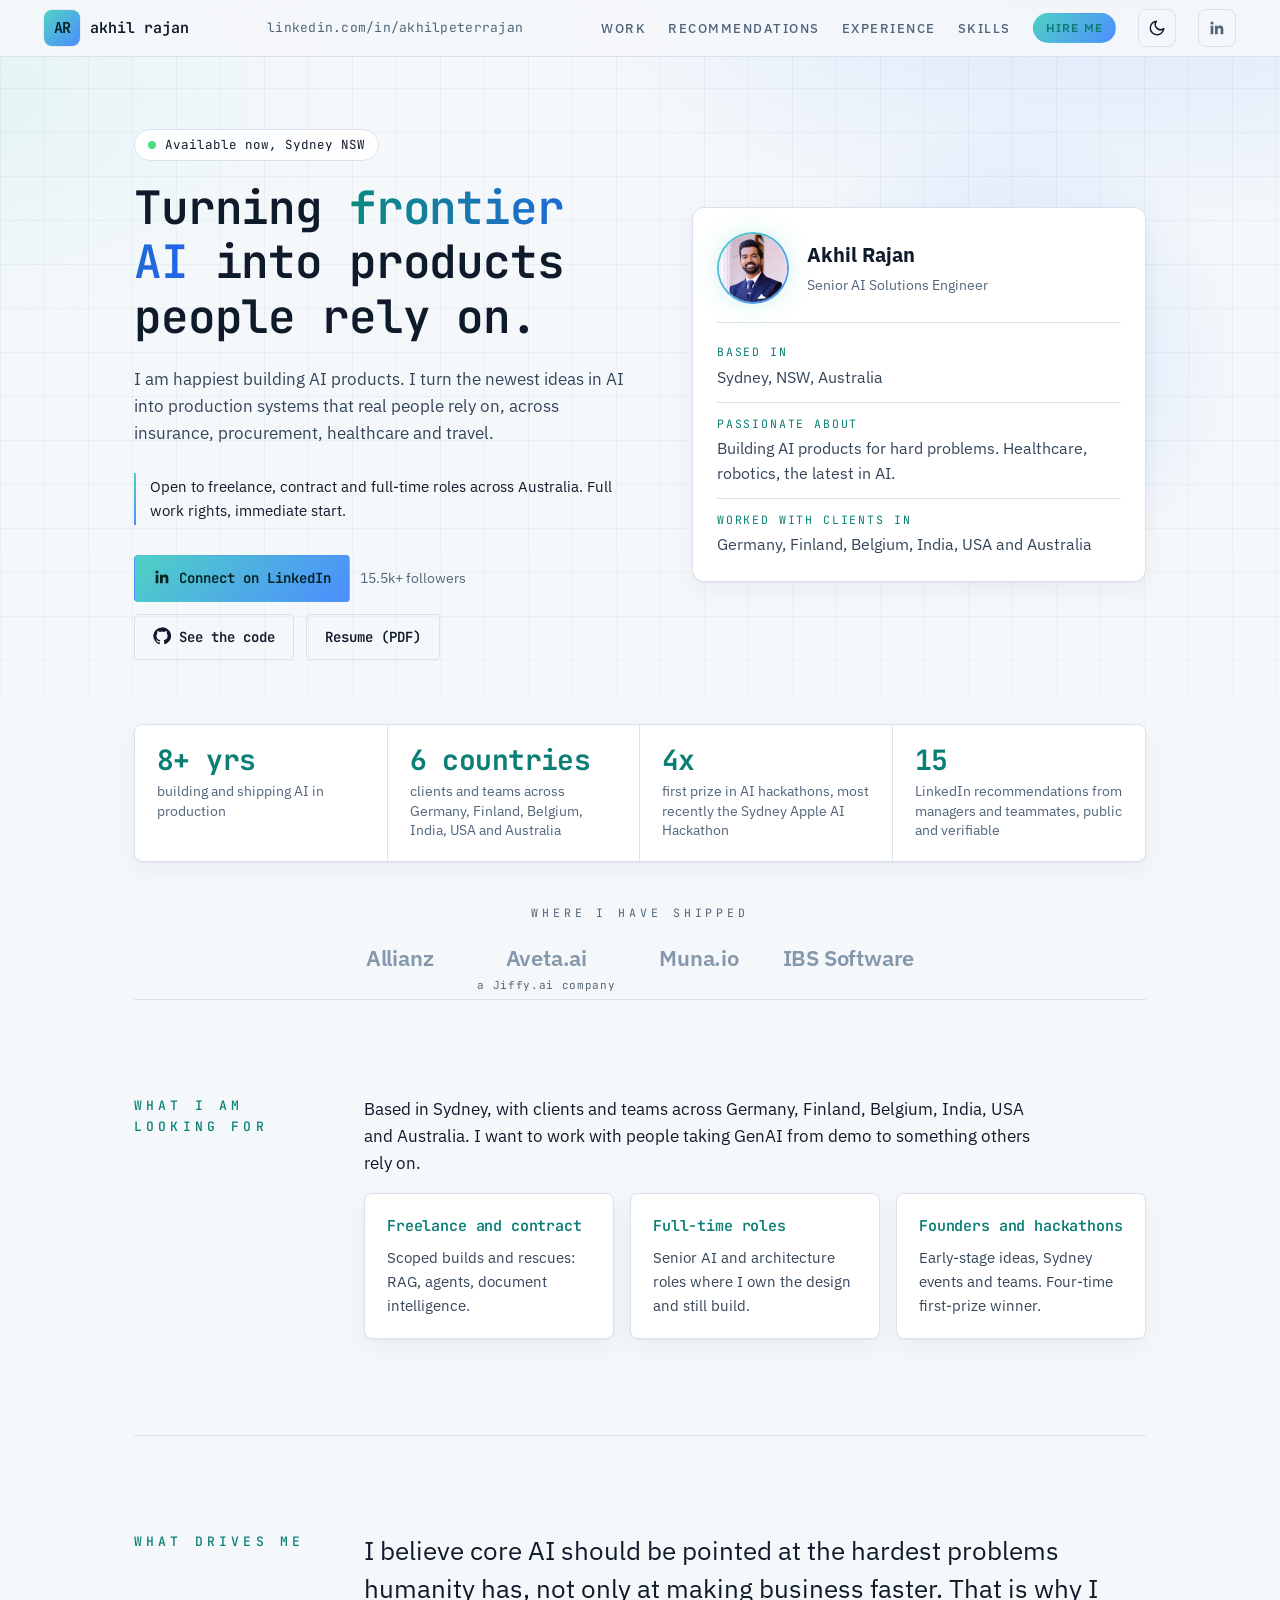
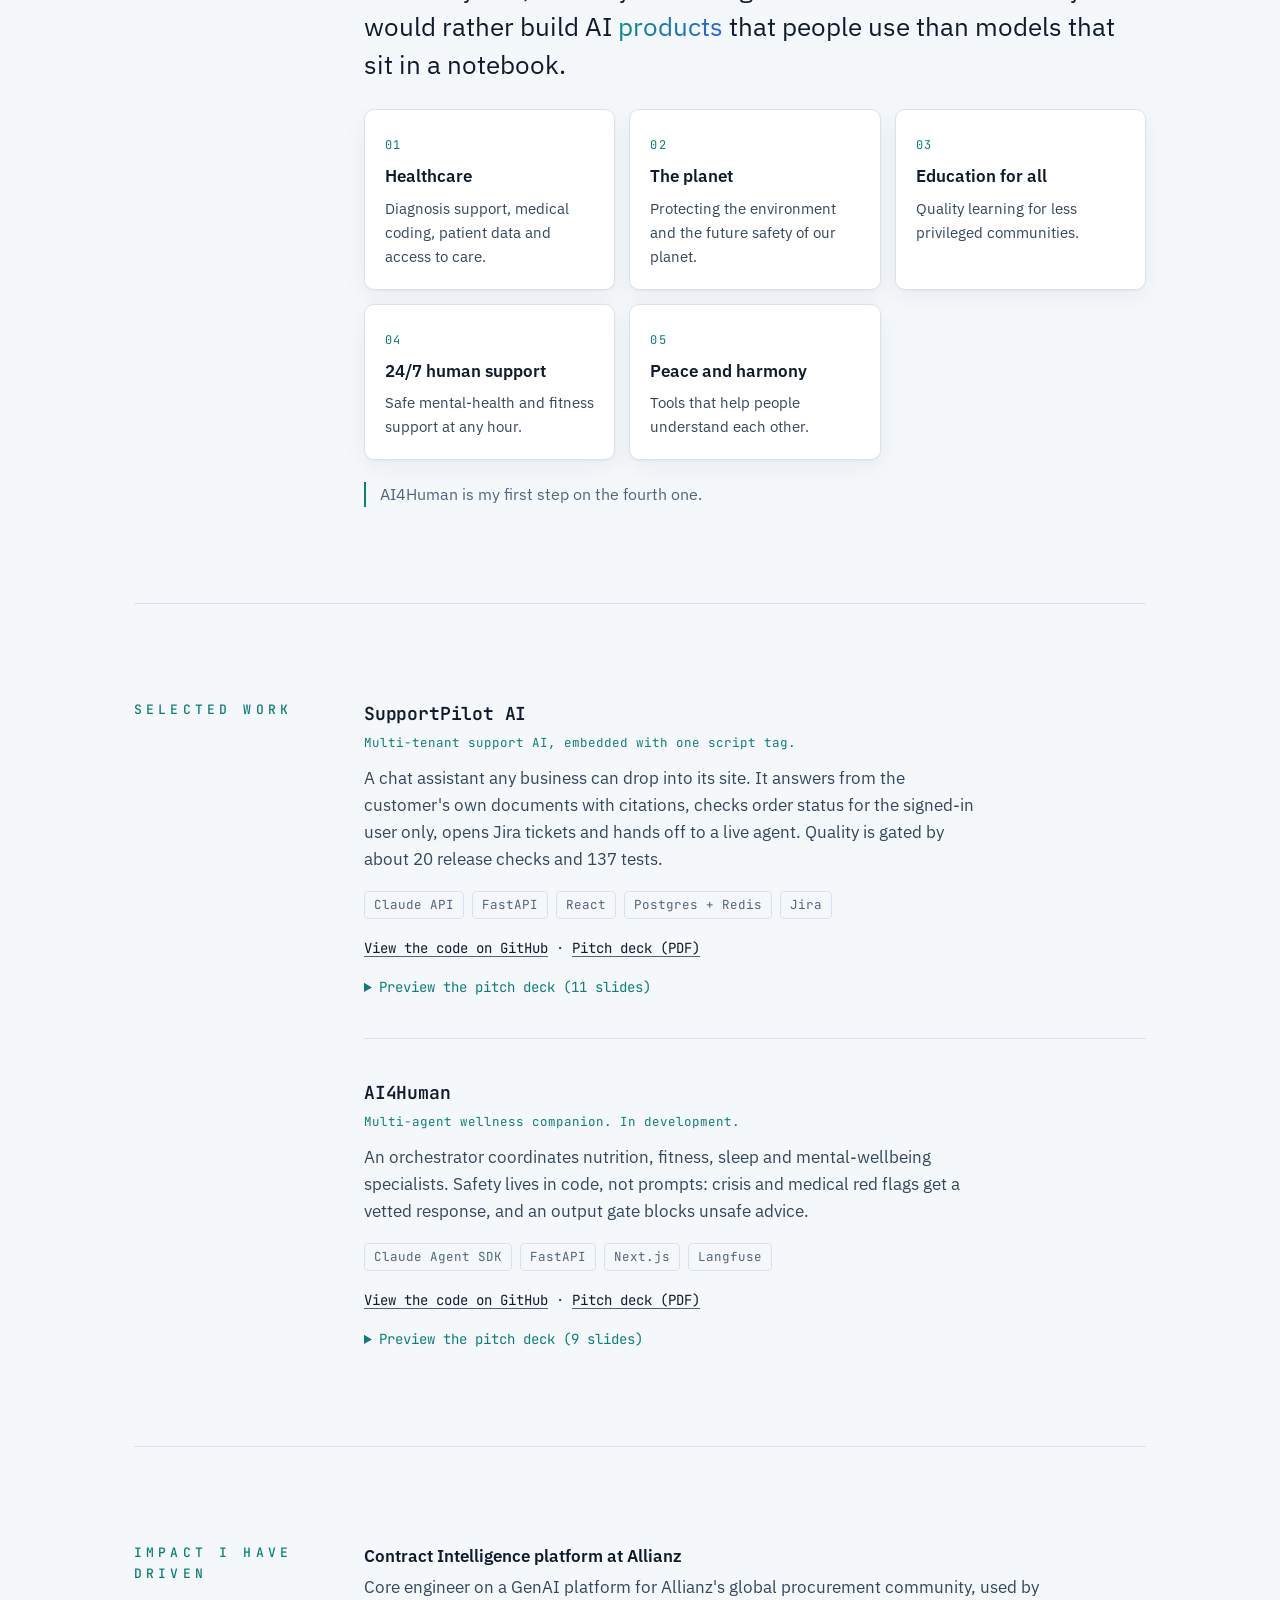
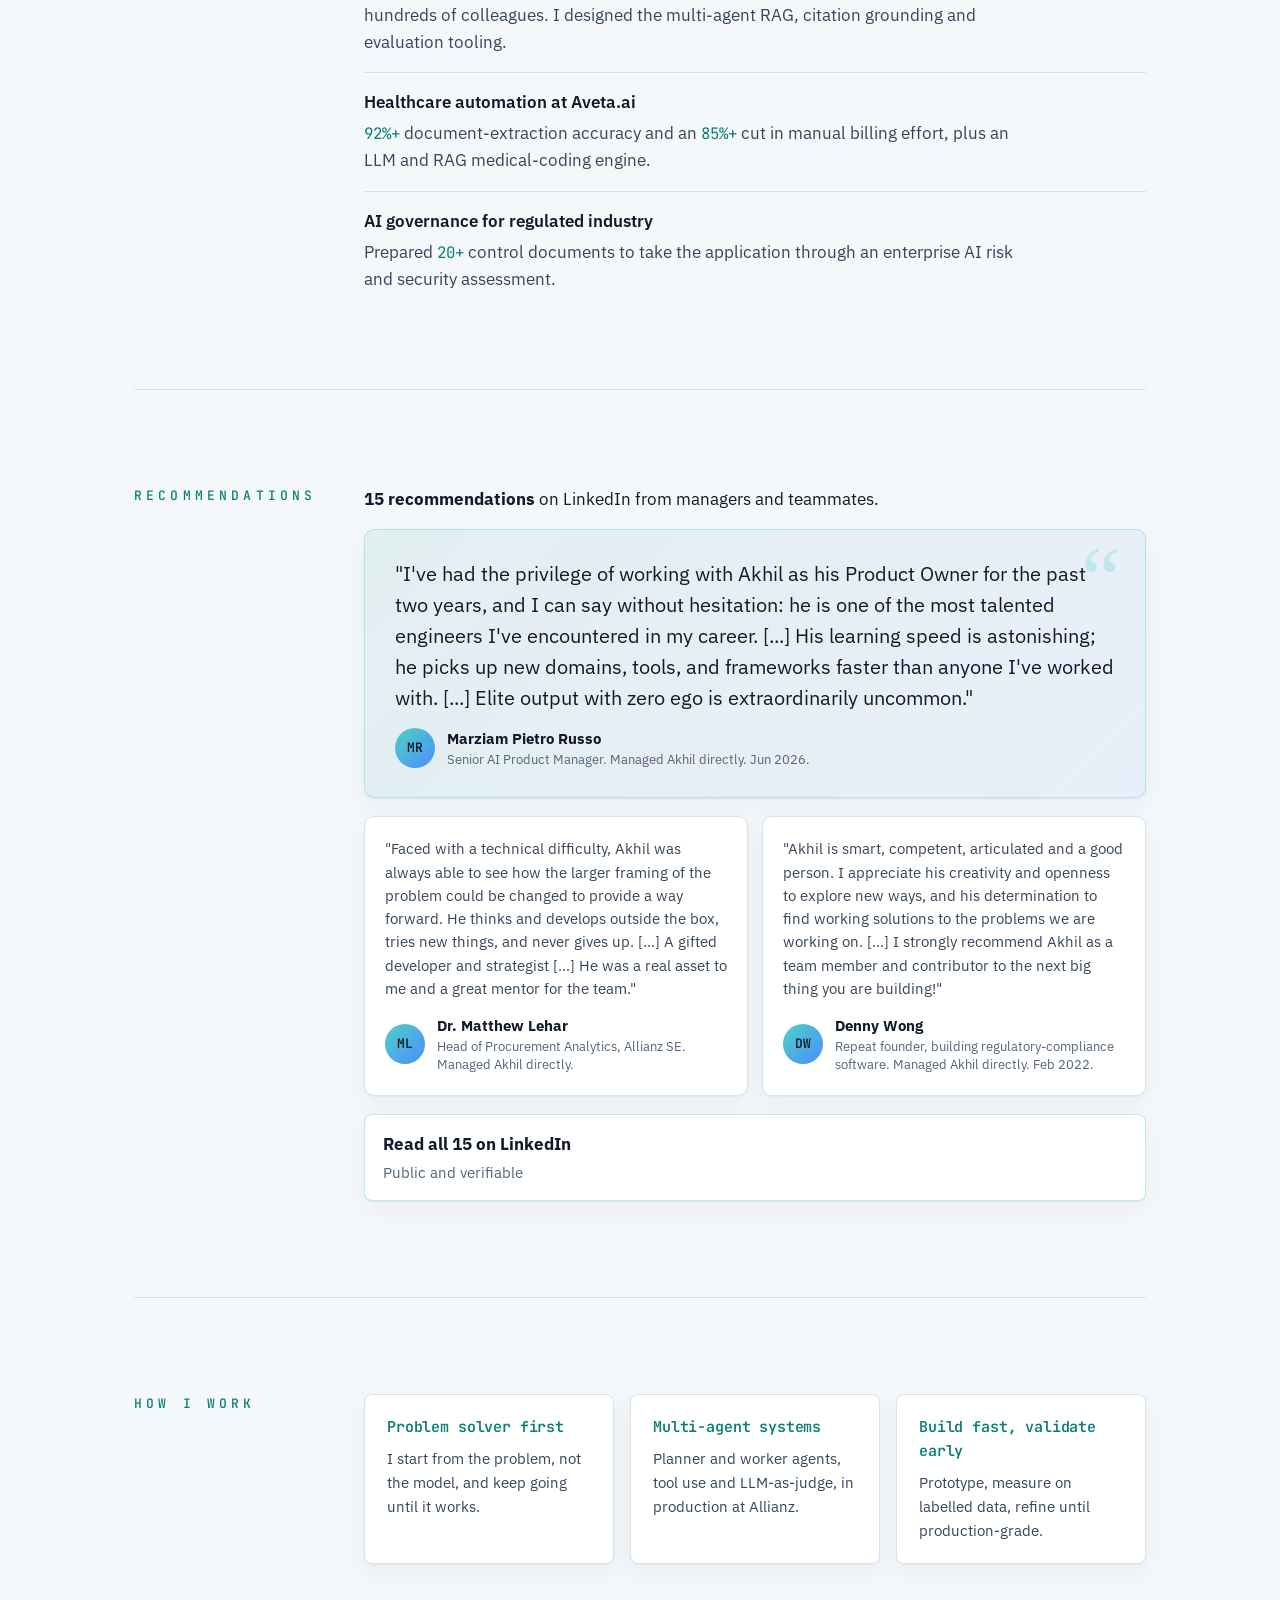
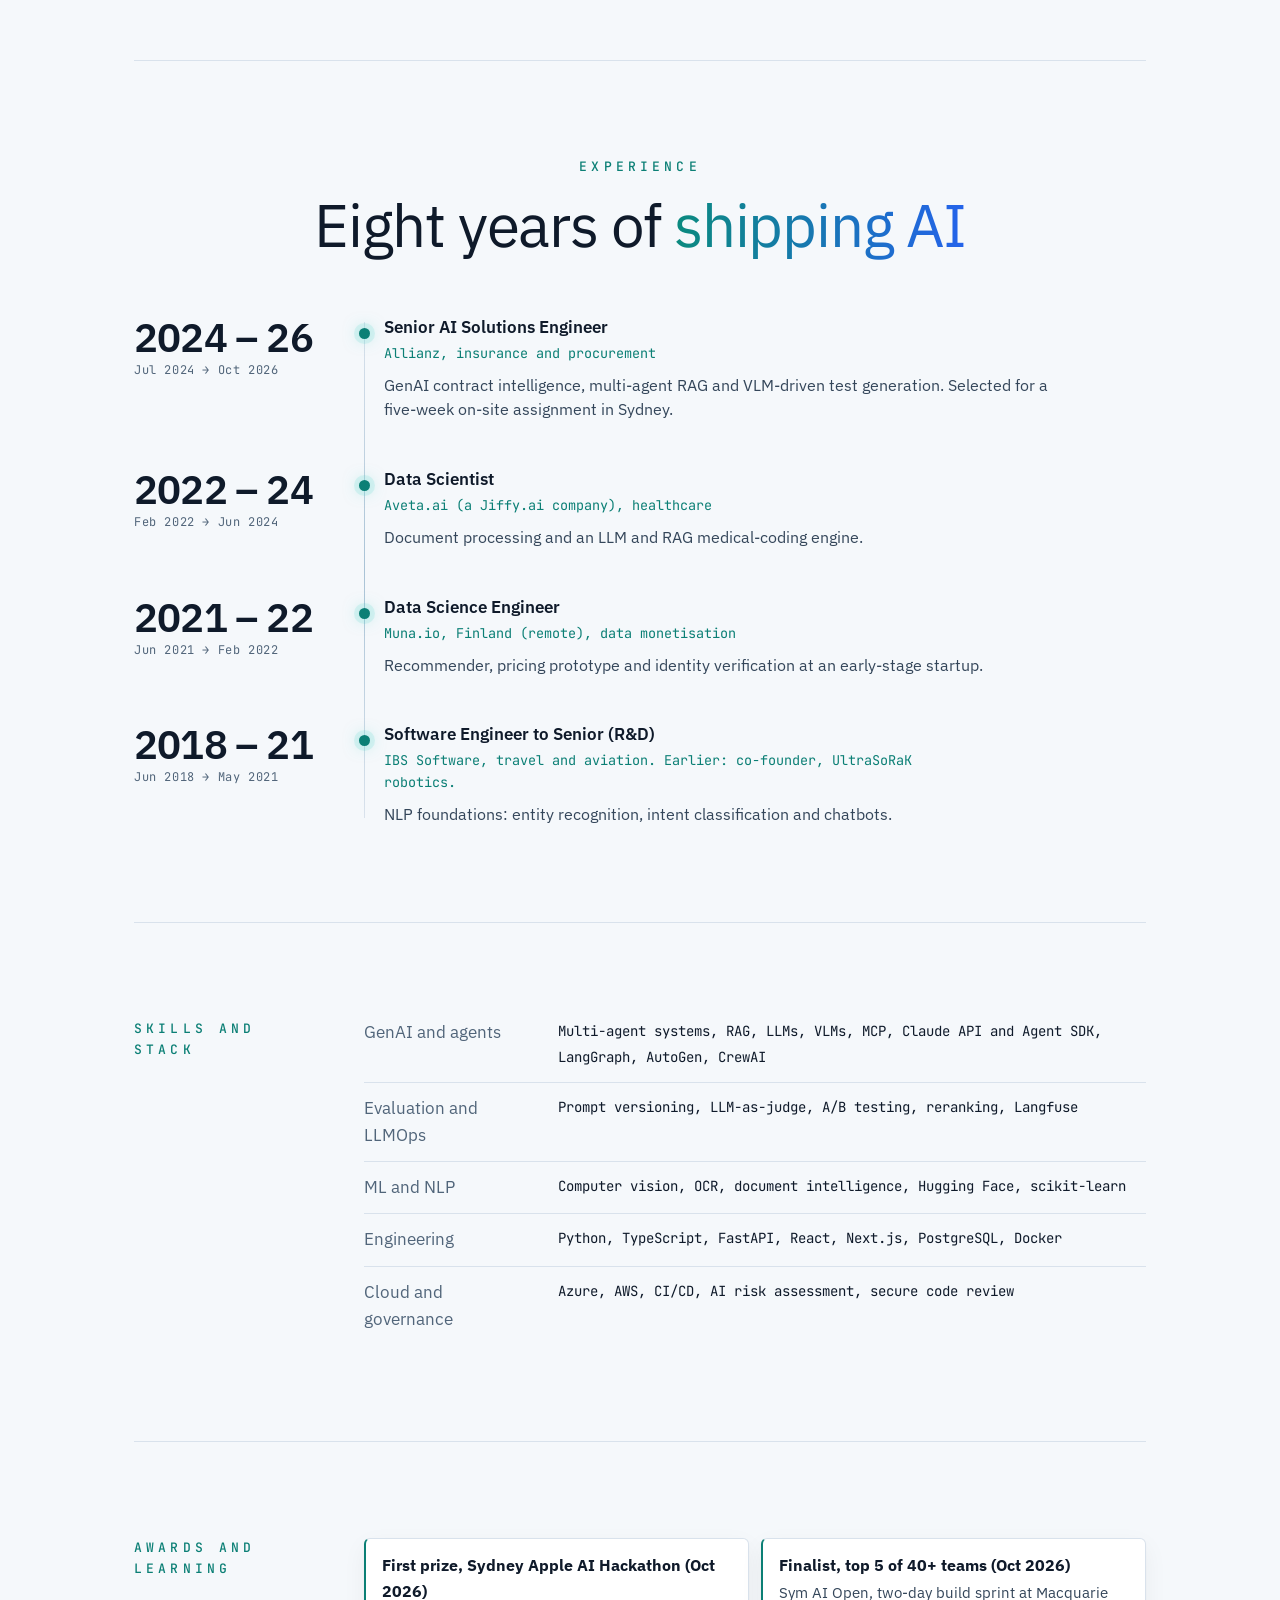
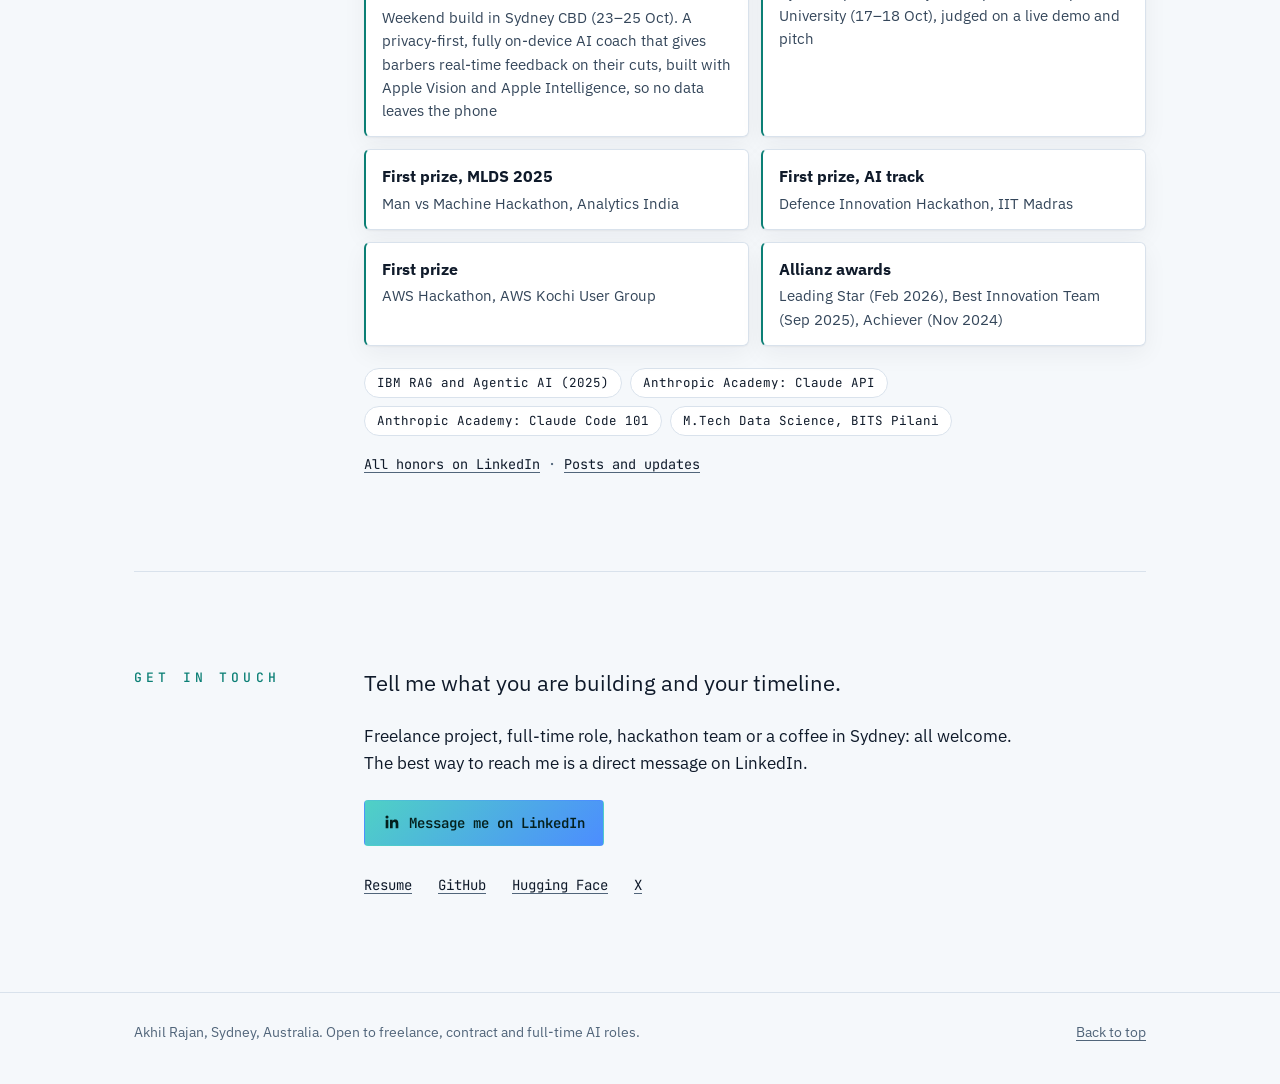
==== index.html @ 4ff6533a "Add LinkedIn followers, resume link, and update X link Co-Authored-By: Claude Sonnet 5.5 <noreply@an" ====
<!DOCTYPE html>
<html lang="en">
<head>
  <meta charset="UTF-8">
  <meta name="viewport" content="width=device-width, initial-scale=1">
  <title>Akhil Rajan | Senior AI Solutions Engineer</title>
  <meta name="description" content="Akhil Rajan is a product-minded AI engineer who builds production GenAI systems end to end: multi-agent RAG, vision-language models and LLM evaluation, shipped on the cloud, for clients across Germany, Finland, Belgium, India, USA and Australia. Based in Sydney, open to freelance, contract and full-time roles, hackathons and AI networking.">
  <meta name="color-scheme" content="dark light">
  <meta name="theme-color" content="#F5F8FB">
  <script>(function(){var t;try{t=localStorage.getItem('theme');}catch(e){}document.documentElement.setAttribute('data-theme',t==='dark'?'dark':'light');})();</script>
  <meta property="og:title" content="Akhil Rajan | Senior AI Solutions Engineer">
  <meta property="og:description" content="Production GenAI systems, multi-agent RAG and LLM evaluation. Sydney, Australia.">
  <meta property="og:type" content="website">
  <meta name="twitter:card" content="summary_large_image">
  <meta property="og:image" content="https://akhil4rajan.github.io/assets/og-image.png">
  <meta property="og:image:width" content="1200">
  <meta property="og:image:height" content="630">
  <meta property="og:image:alt" content="Akhil Rajan, Senior AI Solutions Engineer in Sydney">
  <meta name="twitter:image" content="https://akhil4rajan.github.io/assets/og-image.png">
  <meta property="og:url" content="https://akhil4rajan.github.io/">
  <link rel="canonical" href="https://akhil4rajan.github.io/">
  <script type="application/ld+json">{"@context":"https://schema.org","@type":"Person","name":"Akhil Rajan","jobTitle":"Senior AI Solutions Engineer","image":"https://akhil4rajan.github.io/assets/akhil.jpg","url":"https://akhil4rajan.github.io/","address":{"@type":"PostalAddress","addressLocality":"Sydney","addressRegion":"NSW","addressCountry":"AU"},"sameAs":["https://www.linkedin.com/in/akhilpeterrajan/","https://github.com/akhil4rajan","https://huggingface.co/akhilpeterrajan"],"knowsAbout":["Generative AI","Agentic AI","Multi-agent systems","Retrieval-augmented generation","LLMOps","Computer vision"]}</script>
  <link rel="icon" href="data:image/svg+xml,%3Csvg xmlns='http://www.w3.org/2000/svg' viewBox='0 0 32 32'%3E%3Crect width='32' height='32' rx='6' fill='%230A0F15'/%3E%3Ctext x='16' y='22' font-family='monospace' font-weight='700' font-size='15' text-anchor='middle' fill='%234FD1C5'%3EAR%3C/text%3E%3C/svg%3E">
  <link rel="preconnect" href="https://fonts.googleapis.com">
  <link rel="preconnect" href="https://fonts.gstatic.com" crossorigin>
  <link href="https://fonts.googleapis.com/css2?family=IBM+Plex+Sans:wght@400;500;600&family=JetBrains+Mono:wght@400;600&display=swap" rel="stylesheet">
  <style>
    :root[data-theme="light"] {
      --bg: #F5F8FB; --panel: #FFFFFF; --panel-2: #EEF3F8; --line: #D9E2EC;
      --text: #0F1A2A; --muted: #51657A; --accent: #0B7F75; --accent-ink: #04201D;
      --g1: #0B8A7E; --g2: #2563EB; --text-2: #34465A; --text-3: #8497AB;
      --bar-bg: rgba(245,248,251,.88); --menu-bg: rgba(245,248,251,.98);
      --pill-bg: rgba(255,255,255,.85); --grid: rgba(15,26,42,.045);
      --card-hover: #8FB5C9; --tl-line: #A9C3D6;
    }
    :root {
      --bg: #070B14;
      --panel: #0C1422;
      --panel-2: #152030;
      --line: #1B2A40;
      --text: #DCE6F0;
      --muted: #8CA0B3;
      --accent: #4FD1C5;
      --g1: #4FD1C5; --g2: #6CA8FF;
      --text-2: #B9C8D6; --text-3: #6F8399;
      --bar-bg: rgba(7, 11, 20, 0.85); --menu-bg: rgba(7,11,20,.97);
      --pill-bg: rgba(16,24,34,0.8); --grid: rgba(255,255,255,0.025);
      --card-hover: #35506b; --tl-line: #2c4a66;
      --accent-ink: #04201D;
      --span: #6C9BFF;
      --mono: "JetBrains Mono", ui-monospace, SFMono-Regular, Menlo, Consolas, monospace;
      --sans: "IBM Plex Sans", system-ui, -apple-system, "Segoe UI", sans-serif;
    }

    * { box-sizing: border-box; }
    html { scroll-behavior: smooth; scroll-padding-top: 72px; }
    body {
      margin: 0;
      background: var(--bg);
      color: var(--text);
      font-family: var(--sans);
      font-size: 17px;
      line-height: 1.6;
      -webkit-font-smoothing: antialiased;
    }
    a { color: var(--text); text-decoration-color: var(--muted); text-underline-offset: 3px; }
    a:hover { color: var(--accent); text-decoration-color: var(--accent); }
    :focus-visible { outline: 2px solid var(--accent); outline-offset: 3px; border-radius: 2px; }

    .skip {
      position: absolute; left: -9999px; top: 8px;
      background: var(--accent); color: var(--accent-ink); padding: 8px 14px; z-index: 20;
    }
    .skip:focus { left: 8px; }

    .wrap { max-width: 1060px; margin: 0 auto; padding: 0 24px; }

    /* Top bar */
    .topbar {
      position: sticky; top: 0; z-index: 10;
      background: var(--bar-bg);
      backdrop-filter: blur(10px);
      border-bottom: 1px solid var(--line);
    }
    .topbar .wrap { display: flex; align-items: center; justify-content: space-between; height: 56px; }
    .wordmark { font-family: var(--mono); font-weight: 600; font-size: 15px; text-decoration: none; }
    .topbar nav { display: flex; gap: 22px; font-size: 15px; }
    .topbar nav a { color: var(--muted); text-decoration: none; }
    .topbar nav a:hover { color: var(--text); }

    /* Hero */
    .hero {
      display: grid;
      grid-template-columns: minmax(0, 1.05fr) minmax(0, 0.95fr);
      gap: 56px;
      align-items: center;
      padding: 84px 0 80px;
    }
    .hero .who { font-family: var(--mono); font-size: 14px; color: var(--muted); margin: 0 0 18px; }
    .hero h1 {
      font-family: var(--mono);
      font-weight: 600;
      font-size: clamp(30px, 4.2vw, 46px);
      line-height: 1.18;
      letter-spacing: -0.025em;
      margin: 0 0 22px;
    }
    .hero .lede { color: var(--text-2); max-width: 52ch; margin: 0 0 26px; }
    .status {
      border-left: 2px solid var(--accent);
      padding: 2px 0 2px 14px;
      margin: 0 0 30px;
      font-size: 15px;
      color: var(--text);
    }
    .status span { display: block; color: var(--muted); }
    .actions { display: flex; flex-wrap: wrap; align-items: center; gap: 12px; }
    .followers { color: var(--muted); font-size: 14px; margin: 0 6px 0 -2px; white-space: nowrap; }
    .btn {
      display: inline-block;
      font-family: var(--mono);
      font-size: 14px;
      font-weight: 600;
      padding: 11px 18px;
      border-radius: 4px;
      text-decoration: none;
      border: 1px solid var(--line);
    }
    .btn.primary { background: var(--accent); border-color: var(--accent); color: var(--accent-ink); }
    .btn.primary:hover { background: #7FE6DB; color: var(--accent-ink); }
    .btn.ghost:hover { border-color: var(--muted); color: var(--text); }

    /* Trace panel */
    .trace {
      background: var(--panel);
      border: 1px solid var(--line);
      border-radius: 8px;
      font-family: var(--mono);
      font-size: 12.5px;
      overflow: hidden;
    }
    .trace-head {
      display: flex; align-items: center; justify-content: space-between;
      padding: 10px 14px;
      border-bottom: 1px solid var(--line);
      color: var(--muted);
    }
    .trace-head button {
      font: inherit; color: var(--muted);
      background: none; border: 1px solid var(--line); border-radius: 4px;
      padding: 2px 10px; cursor: pointer;
    }
    .trace-head button:hover { color: var(--text); border-color: var(--muted); }
    .trace-q { padding: 12px 14px; border-bottom: 1px solid var(--line); color: var(--text); }
    .trace-q b { color: var(--accent); font-weight: 600; }
    .rows { padding: 8px 0; }
    .row {
      display: grid;
      grid-template-columns: 152px 1fr;
      align-items: center;
      gap: 10px;
      padding: 4px 14px;
    }
    .row .name { color: var(--muted); white-space: nowrap; overflow: hidden; text-overflow: ellipsis; opacity: 0; transition: opacity .25s; }
    .row .track { position: relative; height: 10px; background: rgba(255,255,255,0.03); border-radius: 2px; }
    .row .bar {
      position: absolute; top: 0; bottom: 0;
      background: var(--span);
      border-radius: 2px;
      transform: scaleX(0); transform-origin: left center;
      transition: transform .45s ease-out;
    }
    .row.final .bar { background: var(--accent); }
    .row.root .bar { background: #3A4B5F; }
    .row.on .name { opacity: 1; }
    .row.on .bar { transform: scaleX(1); }
    .trace-out {
      border-top: 1px solid var(--line);
      padding: 12px 14px;
      color: var(--muted);
      opacity: 0; transition: opacity .3s;
    }
    .trace-out.on { opacity: 1; }
    .trace-out strong { color: var(--text); font-weight: 600; }
    .trace-note { padding: 8px 14px 10px; color: #62758A; font-size: 11.5px; border-top: 1px solid var(--line); }

    /* Sections */
    section.block { border-top: 1px solid var(--line); padding: 72px 0; }
    .rail { display: grid; grid-template-columns: 190px minmax(0, 1fr); gap: 40px; }
    .rail > h2 {
      font-family: var(--mono);
      font-weight: 600;
      font-size: 20px;
      letter-spacing: -0.01em;
      margin: 0;
      align-self: start;
    }
    .rail > .body { min-width: 0; }
    .body p { margin: 0 0 16px; max-width: 68ch; }
    .body p:last-child { margin-bottom: 0; }

    /* Services */
    .services { margin: 0; }
    .services .item {
      display: grid;
      grid-template-columns: minmax(0, 0.9fr) minmax(0, 1.4fr);
      gap: 28px;
      padding: 16px 0;
      border-bottom: 1px solid var(--line);
    }
    .services .item:first-child { padding-top: 0; }
    .services dt { font-weight: 600; }
    .services dd { margin: 0; color: var(--text-2); }
    .also { margin-top: 20px !important; color: var(--muted); font-size: 15px; }

    /* Work */
    .project { padding: 0 0 40px; margin: 0 0 40px; border-bottom: 1px solid var(--line); }
    .project:last-child { border-bottom: 0; margin-bottom: 0; padding-bottom: 0; }
    .project h3 { font-family: var(--mono); font-size: 18px; font-weight: 600; margin: 0 0 4px; letter-spacing: -0.01em; }
    .project .tag { font-family: var(--mono); font-size: 12.5px; color: var(--accent); margin: 0 0 12px; }
    .project p { color: var(--text-2); }
    .stack { list-style: none; padding: 0; margin: 18px 0 18px; display: flex; flex-wrap: wrap; gap: 8px; }
    .stack li {
      font-family: var(--mono); font-size: 12.5px; color: var(--muted);
      border: 1px solid var(--line); border-radius: 4px; padding: 3px 9px;
    }
    .project .links { font-family: var(--mono); font-size: 14px; margin: 0; }
    .deck { margin-top: 16px; }
    .deck summary { font-family: var(--mono); font-size: 14px; color: var(--accent); cursor: pointer; }
    .deck object { display: block; width: 100%; height: min(70vh, 560px); margin-top: 12px; border: 1px solid var(--line); border-radius: 6px; }

    /* Results */
    .results { margin: 0; }
    .results .item { padding: 16px 0; border-bottom: 1px solid var(--line); }
    .results .item:first-child { padding-top: 0; }
    .results .item:last-child { border-bottom: 0; padding-bottom: 0; }
    .results dt { font-weight: 600; margin: 0 0 4px; }
    .results dd { margin: 0; color: var(--text-2); max-width: 68ch; }
    .results em { font-style: normal; font-family: var(--mono); font-size: 0.93em; color: var(--accent); }

    /* Stack */
    .groups { margin: 0; }
    .groups .item { display: grid; grid-template-columns: 170px minmax(0, 1fr); gap: 24px; padding: 12px 0; border-bottom: 1px solid var(--line); }
    .groups .item:first-child { padding-top: 0; }
    .groups .item:last-child { border-bottom: 0; }
    .groups dt { color: var(--muted); }
    .groups dd { margin: 0; font-family: var(--mono); font-size: 14px; line-height: 1.8; }

    /* Recognition */
    .recog h3 { font-size: 15px; font-weight: 600; color: var(--muted); margin: 0 0 8px; }
    .recog ul { margin: 0 0 28px; padding: 0; list-style: none; }
    .recog ul:last-child { margin-bottom: 0; }
    .recog li { padding: 3px 0; }

    /* Contact */
    .contact-big { font-size: 22px; line-height: 1.4; max-width: 30ch; margin: 0 0 24px !important; }
    .elsewhere { list-style: none; padding: 0; margin: 28px 0 0; display: flex; flex-wrap: wrap; gap: 8px 26px; font-family: var(--mono); font-size: 14px; }

    footer.site { border-top: 1px solid var(--line); padding: 28px 0 40px; color: var(--muted); font-size: 14px; }

    /* Smaller screens */
    @media (max-width: 860px) {
      .hero { grid-template-columns: minmax(0, 1fr); gap: 40px; padding: 56px 0 56px; }
      .rail { grid-template-columns: minmax(0, 1fr); gap: 24px; }
      section.block { padding: 52px 0; }
    }
    @media (max-width: 600px) {
      body { font-size: 16px; }
      .topbar nav { gap: 14px; font-size: 14px; }
      .topbar nav a.optional { display: none; }
      .services .item, .groups .item { grid-template-columns: minmax(0, 1fr); gap: 4px; }
      .row { grid-template-columns: 112px 1fr; }
    }
    @media (prefers-reduced-motion: reduce) {
      html { scroll-behavior: auto; }
      .row .name, .row .bar, .trace-out { transition: none; }
    }

    /* ---- Enhancements ---- */
    body::before {
      content: ""; position: fixed; inset: 0; z-index: -1; pointer-events: none;
      background:
        radial-gradient(900px 480px at 85% -5%, rgba(76,141,255,0.16), transparent 60%),
        radial-gradient(700px 420px at -5% 10%, rgba(79,209,197,0.10), transparent 60%),
        linear-gradient(var(--grid) 1px, transparent 1px) 0 0 / 44px 44px,
        linear-gradient(90deg, var(--grid) 1px, transparent 1px) 0 0 / 44px 44px;
      -webkit-mask-image: linear-gradient(#000 55%, transparent);
              mask-image: linear-gradient(#000 55%, transparent);
    }
    .pill {
      display: inline-flex; align-items: center; gap: 9px;
      font-family: var(--mono); font-size: 12.5px; color: var(--text);
      border: 1px solid var(--line); background: var(--pill-bg);
      border-radius: 999px; padding: 5px 13px; margin: 0 0 20px;
    }
    .dot { width: 8px; height: 8px; border-radius: 50%; background: #4ADE80; box-shadow: 0 0 0 0 rgba(74,222,128,.6); animation: pulse 2.2s infinite; }
    @keyframes pulse { 70% { box-shadow: 0 0 0 8px rgba(74,222,128,0); } 100% { box-shadow: 0 0 0 0 rgba(74,222,128,0); } }
    .hero h1 .hl { color: var(--accent); }

    .stats {
      display: grid; grid-template-columns: repeat(4, minmax(0,1fr));
      border: 1px solid var(--line); border-radius: 8px; background: var(--panel);
      margin: 0 0 8px; overflow: hidden;
    }
    .stats div { padding: 20px 22px; border-right: 1px solid var(--line); }
    .stats div:last-child { border-right: 0; }
    .stats b { display: block; font-family: var(--mono); font-size: 28px; line-height: 1.1; color: var(--accent); letter-spacing: -0.02em; }
    .stats span { display: block; color: var(--muted); font-size: 14px; margin-top: 6px; line-height: 1.4; }

    .tagline { font-family: var(--mono); font-size: 13px; color: var(--muted); margin: 0 0 14px; }
    .cards { display: grid; grid-template-columns: repeat(2, minmax(0,1fr)); gap: 16px; }
    .card {
      background: var(--panel); border: 1px solid var(--line); border-radius: 8px;
      padding: 20px 22px; transition: border-color .2s, transform .2s;
    }
    .card:hover { border-color: var(--card-hover); transform: translateY(-2px); }
    .card h3 { font-family: var(--mono); font-size: 15px; font-weight: 600; margin: 0 0 8px; color: var(--accent); letter-spacing: -0.01em; }
    .card p { margin: 0; color: var(--text-2); font-size: 15.5px; max-width: none; }

    .timeline { list-style: none; margin: 0; padding: 0 0 0 24px; border-left: 1px solid var(--line); }
    .timeline > li { position: relative; padding: 0 0 34px; }
    .timeline > li:last-child { padding-bottom: 0; }
    .timeline > li::before {
      content: ""; position: absolute; left: -29px; top: 7px; width: 9px; height: 9px;
      border-radius: 50%; background: var(--bg); border: 2px solid var(--span);
    }
    .timeline > li.now::before { background: var(--accent); border-color: var(--accent); }
    .timeline .when { font-family: var(--mono); font-size: 12.5px; color: var(--muted); margin: 0 0 4px; }
    .timeline h3 { font-size: 17px; font-weight: 600; margin: 0 0 2px; }
    .timeline .org { color: var(--accent); font-family: var(--mono); font-size: 13.5px; margin: 0 0 8px; }
    .timeline p { margin: 0; color: var(--text-2); font-size: 15.5px; }

    .interest-list { list-style: none; margin: 0; padding: 0; }
    .interest-list li { padding: 14px 0; border-bottom: 1px solid var(--line); display: grid; grid-template-columns: 170px minmax(0,1fr); gap: 24px; }
    .interest-list li:first-child { padding-top: 0; }
    .interest-list li:last-child { border-bottom: 0; padding-bottom: 0; }
    .interest-list b { font-weight: 600; }
    .interest-list span { color: var(--text-2); }

    .chips { list-style: none; padding: 0; margin: 20px 0 0; display: flex; flex-wrap: wrap; gap: 8px; }
    .chips li { font-family: var(--mono); font-size: 12.5px; color: var(--text); border: 1px solid var(--line); background: var(--panel); border-radius: 999px; padding: 4px 12px; }

    .reveal { opacity: 0; transform: translateY(14px); transition: opacity .6s ease, transform .6s ease; }
    .reveal.in { opacity: 1; transform: none; }
    .topbar nav a.cta { color: var(--accent-ink); background: var(--accent); padding: 5px 13px; border-radius: 4px; font-weight: 600; }
    .topbar nav a.cta:hover { color: var(--accent-ink); background: #7FE6DB; }
    @media (max-width: 860px) {
      .stats { grid-template-columns: repeat(2, minmax(0,1fr)); }
      .stats div:nth-child(2) { border-right: 0; }
      .stats div:nth-child(-n+2) { border-bottom: 1px solid var(--line); }
      .cards { grid-template-columns: minmax(0,1fr); }
      .interest-list li { grid-template-columns: minmax(0,1fr); gap: 2px; }
    }
    @media (prefers-reduced-motion: reduce) { .reveal { opacity: 1; transform: none; transition: none; } .dot { animation: none; } .card { transition: none; } }

    .wordmark { display: inline-flex; align-items: center; gap: 10px; }
    .logo { display: inline-grid; place-items: center; width: 36px; height: 36px; border-radius: 8px;
      background: linear-gradient(135deg, var(--accent), #4C8DFF); color: var(--accent-ink);
      font-family: var(--mono); font-weight: 600; font-size: 15px; letter-spacing: -0.04em; }
    .icon-link { display: inline-flex; align-items: center; justify-content: center; width: 38px; height: 38px;
      border: 1px solid var(--line); border-radius: 8px; color: var(--text); text-decoration: none; }
    .icon-link:hover { color: var(--accent); border-color: var(--accent); }
    .topbar nav { align-items: center; }
    .btn svg { vertical-align: -3px; margin-right: 8px; }
    .li-float { position: fixed; right: 18px; bottom: 18px; z-index: 15; display: inline-flex; align-items: center; gap: 8px;
      background: #0A66C2; color: #fff; text-decoration: none; font-family: var(--mono); font-size: 13px; font-weight: 600;
      padding: 11px 16px; border-radius: 999px; box-shadow: 0 6px 24px rgba(0,0,0,.45); }
    .li-float:hover { color: #fff; background: #0B78E3; }
    @media (max-width: 600px) { .li-float span { display: none; } .li-float { padding: 13px; } }

    /* ---- v3: inspired-by pass ---- */
    .topbar .wrap { max-width: 1240px; }
    .topbar nav a { text-transform: uppercase; letter-spacing: .12em; font-size: 12.5px; font-weight: 500; }
    .topbar nav a.active { color: var(--accent); border: 1px solid rgba(79,209,197,.45); background: rgba(79,209,197,.08); border-radius: 999px; padding: 4px 12px; }
    .topbar nav a.cta { text-transform: uppercase; letter-spacing: .1em; font-size: 12px; }
    .topbar .profile-url { font-family: var(--mono); font-size: 13px; color: var(--muted); text-decoration: none; letter-spacing: .02em; }
    .topbar .profile-url:hover { color: var(--accent); }
    .topbar .wrap { gap: 24px; }
    @media (max-width: 1000px) { .topbar .profile-url { display: none; } }

    .rail > h2 { font-size: 13px; letter-spacing: .32em; text-transform: uppercase; color: var(--accent); font-weight: 500; }
    .hero h1 .hl, .gradtitle span { background: linear-gradient(90deg, var(--g1), var(--g2)); -webkit-background-clip: text; background-clip: text; color: transparent; }
    .hero h1 { font-weight: 600; }
    .btn.primary, .topbar nav a.cta, .logo { background: linear-gradient(135deg, #4FD1C5, #4C8DFF); border-color: transparent; }
    .btn.primary:hover, .topbar nav a.cta:hover { background: linear-gradient(135deg, #7FE6DB, #6CA8FF); }
    .logo { color: #04201D; box-shadow: 0 0 22px rgba(79,209,197,.35); }
    .status { border-image: linear-gradient(#4FD1C5, #4C8DFF) 1; }

    .social-rail { position: fixed; left: 22px; bottom: 28px; z-index: 12; display: none; flex-direction: column; gap: 14px; }
    .social-rail a { display: grid; place-items: center; width: 40px; height: 40px; color: var(--text); border-radius: 50%; transition: color .2s, background .2s; }
    .social-rail a:hover { color: var(--accent); background: rgba(79,209,197,.1); }
    .social-rail svg { width: 24px; height: 24px; }
    @media (min-width: 1360px) { .social-rail { display: flex; } }

    .shipped { text-align: center; padding: 34px 0 4px; }
    .shipped p { font-family: var(--mono); font-size: 11.5px; letter-spacing: .34em; text-transform: uppercase; color: var(--muted); margin: 0 0 18px; }
    .shipped ul { list-style: none; margin: 0; padding: 0; display: flex; flex-wrap: wrap; justify-content: center; gap: 12px 44px; }
    .shipped li { font-size: 22px; font-weight: 600; letter-spacing: -0.01em; color: var(--text-3); transition: color .2s; }
    .shipped li:hover { color: var(--text); }

    .gradtitle { font-weight: 400; font-size: clamp(34px, 5.5vw, 60px); line-height: 1.1; text-align: center; margin: 0 0 56px; letter-spacing: -0.02em; }
    .timeline { border-left: 0; padding: 0; position: relative; }
    .timeline::before { content: ""; position: absolute; left: 190px; top: 8px; bottom: 8px; width: 1px; background: linear-gradient(var(--line), var(--tl-line), var(--line)); }
    .timeline > li { display: grid; grid-template-columns: 170px 40px minmax(0,1fr); align-items: start; padding-bottom: 44px; }
    .timeline > li::before { left: 185px; top: 14px; width: 11px; height: 11px; border: 0; background: var(--accent); box-shadow: 0 0 0 5px rgba(79,209,197,.16), 0 0 16px rgba(79,209,197,.6); }
    .timeline .when { grid-column: 1; font-family: var(--sans); font-size: clamp(26px, 3.4vw, 40px); font-weight: 600; letter-spacing: -0.02em; color: var(--text); line-height: 1.15; margin: 0; }
    .timeline .when small { display: block; font-family: var(--mono); font-size: 12px; color: var(--muted); font-weight: 400; letter-spacing: .05em; margin-top: 4px; }
    .timeline .tl-body { grid-column: 3; }
    @media (max-width: 760px) {
      .timeline::before { left: 5px; }
      .timeline > li { grid-template-columns: minmax(0,1fr); padding-left: 28px; }
      .timeline > li::before { left: 0; }
      .timeline .when, .timeline .tl-body { grid-column: 1; }
      .timeline .when { font-size: 26px; margin-bottom: 8px; }
    }

    .li-float { background: #fff; color: #0B1220; border: 2px solid rgba(79,209,197,.7); box-shadow: 0 0 0 4px rgba(79,209,197,.12), 0 8px 30px rgba(0,0,0,.5); font-family: var(--sans); font-size: 15px; font-weight: 500; padding: 13px 24px; }
    .li-float:hover { background: #fff; color: #0B1220; box-shadow: 0 0 0 6px rgba(79,209,197,.2), 0 8px 30px rgba(0,0,0,.5); }
    .li-float svg { color: #0A66C2; }
    @media (min-width: 1100px) { .hero::before { content: ""; position: absolute; width: 520px; height: 520px; right: -120px; top: 40px; background: radial-gradient(circle, rgba(76,141,255,.18), transparent 65%); pointer-events: none; z-index: -1; } }
    .hero { position: relative; }

    #experience .rail { grid-template-columns: minmax(0,1fr); gap: 14px; }
    #experience .rail > h2 { text-align: center; }
    .timeline::before { left: 230px; }
    .timeline > li { grid-template-columns: 210px 40px minmax(0,1fr); }
    .timeline > li::before { left: 225px; }
    .timeline .when { white-space: nowrap; }
    @media (max-width: 760px) { .timeline::before { left: 5px; } .timeline > li { grid-template-columns: minmax(0,1fr); } .timeline > li::before { left: 0; } }
    @media (max-width: 600px) { .wordmark span:last-child { display: none; } .topbar nav { gap: 10px; } .topbar nav a.cta { white-space: nowrap; } }

    .glance { background: var(--panel); border: 1px solid var(--line); border-radius: 12px; padding: 24px; box-shadow: 0 0 60px rgba(76,141,255,.08); }
    .glance-head { display: flex; align-items: center; gap: 14px; padding-bottom: 18px; margin-bottom: 8px; border-bottom: 1px solid var(--line); }
    .glance-head .logo { width: 48px; height: 48px; font-size: 19px; border-radius: 12px; }
    .glance-head b { display: block; font-size: 18px; }
    .glance-head span:not(.logo) { color: var(--muted); font-size: 14px; }
    .glance dl { margin: 0; }
    .glance dl div { padding: 12px 0; border-bottom: 1px solid var(--line); }
    .glance dl div:last-child { border-bottom: 0; padding-bottom: 0; }
    .glance dt { font-family: var(--mono); font-size: 11.5px; letter-spacing: .16em; text-transform: uppercase; color: var(--accent); margin-bottom: 3px; }
    .glance dd { margin: 0; color: var(--text-2); font-size: 15.5px; }

    .award-grid { display: grid; grid-template-columns: repeat(2, minmax(0,1fr)); gap: 12px; }
    .award { background: var(--panel); border: 1px solid var(--line); border-left: 2px solid var(--accent); border-radius: 6px; padding: 14px 16px; }
    .award b { display: block; font-size: 16px; }
    .award span { display: block; color: var(--text-2); font-size: 14.5px; margin-top: 2px; }
    .award:last-child:nth-child(odd) { grid-column: 1 / -1; }
    h3.sub { font-family: var(--mono); font-size: 12px; letter-spacing: .22em; text-transform: uppercase; color: var(--muted); font-weight: 500; margin: 36px 0 14px; }
    .chips.flat { margin-top: 0; }
    ul.plain { list-style: none; margin: 0; padding: 0; color: var(--text-2); }
    ul.plain li { padding: 4px 0; }
    .proof { display: grid; grid-template-columns: repeat(3, minmax(0,1fr)); gap: 12px; }
    .proof-card { display: block; text-decoration: none; background: var(--panel); border: 1px solid var(--line); border-radius: 8px; padding: 16px 18px; transition: border-color .2s, transform .2s; }
    .proof-card:hover { border-color: var(--accent); transform: translateY(-2px); }
    .proof-card b { display: block; color: var(--text); }
    .proof-card span { display: block; color: var(--muted); font-size: 14.5px; margin-top: 3px; }
    .proof-card.wide { margin-top: 8px; border-color: rgba(79,209,197,.4); }
    .quote { margin: 0 0 18px; background: var(--panel); border: 1px solid var(--line); border-radius: 10px; padding: 22px 24px; }
    .quote blockquote { margin: 0 0 14px; font-size: 18px; line-height: 1.55; color: var(--text); }
    .quote figcaption b { display: block; } .quote figcaption span { display: block; color: var(--muted); font-size: 14.5px; }
    .quote figcaption a { font-family: var(--mono); font-size: 13px; color: var(--accent); }
    @media (max-width: 860px) { .award-grid, .proof { grid-template-columns: minmax(0,1fr); } }

    .quote.featured { background: linear-gradient(135deg, rgba(79,209,197,.10), rgba(76,141,255,.08)); border-color: rgba(79,209,197,.35); padding: 28px 30px; position: relative; }
    .quote.featured::before { content: "\201C"; position: absolute; top: 4px; right: 24px; font-size: 90px; line-height: 1; color: rgba(79,209,197,.25); font-family: Georgia, serif; }
    .quote.featured blockquote { font-size: 20px; line-height: 1.55; }
    .quote-grid { display: grid; grid-template-columns: repeat(2, minmax(0,1fr)); gap: 14px; margin-bottom: 18px; }
    .quote-grid .quote { margin: 0; display: flex; flex-direction: column; justify-content: space-between; padding: 20px; }
    .quote-grid .quote blockquote { font-size: 15px; color: var(--text-2); }
    .quote figcaption { display: flex; gap: 12px; align-items: center; }
    .quote figcaption div b { font-size: 15px; } .quote figcaption div span { font-size: 13px; line-height: 1.4; }
    .quote figcaption .av { flex: none; display: grid; color: #04201D; font-size: 13px; place-items: center; width: 40px; height: 40px; border-radius: 50%; background: linear-gradient(135deg, #4FD1C5, #4C8DFF); color: #04201D; font-family: var(--mono); font-weight: 600; font-size: 13px; }
    @media (max-width: 1000px) { .quote-grid { grid-template-columns: minmax(0,1fr); } }

    .progress { position: fixed; top: 0; left: 0; height: 3px; width: 0; z-index: 30; background: linear-gradient(90deg, #4FD1C5, #4C8DFF); }
    .menu-btn { display: none; width: 38px; height: 38px; border: 1px solid var(--line); border-radius: 8px; background: none; cursor: pointer; padding: 0; flex-direction: column; justify-content: center; align-items: center; gap: 4px; }
    .menu-btn span { width: 16px; height: 2px; background: var(--text); border-radius: 2px; transition: transform .2s, opacity .2s; }
    .menu-btn[aria-expanded="true"] span:nth-child(1) { transform: translateY(6px) rotate(45deg); }
    .menu-btn[aria-expanded="true"] span:nth-child(2) { opacity: 0; }
    .menu-btn[aria-expanded="true"] span:nth-child(3) { transform: translateY(-6px) rotate(-45deg); }
    .mobile-menu { position: fixed; top: 56px; left: 0; right: 0; z-index: 9; background: var(--menu-bg); border-bottom: 1px solid var(--line); padding: 8px 24px 16px; backdrop-filter: blur(10px); }
    .mobile-menu[hidden] { display: none; }
    .mobile-menu a { display: block; padding: 12px 0; border-bottom: 1px solid var(--line); text-decoration: none; font-size: 17px; }
    @media (max-width: 760px) { .menu-btn { display: flex; } }
    @media (min-width: 761px) { .mobile-menu { display: none !important; } }
    .shipped li small { display: block; font-family: var(--mono); font-size: 11px; font-weight: 400; letter-spacing: .06em; color: var(--muted); margin-top: 2px; text-align: center; }
    .also { margin: 26px 0 10px !important; font-family: var(--mono); font-size: 12px !important; letter-spacing: .2em; text-transform: uppercase; color: var(--muted) !important; }
    .foot { display: flex; justify-content: space-between; gap: 16px; flex-wrap: wrap; }
    .foot a { color: var(--muted); }
    /* entrance and stagger */
    .hero > div:first-child > * { opacity: 0; transform: translateY(14px); animation: rise .7s ease forwards; }
    .hero > div:first-child > *:nth-child(2) { animation-delay: .08s; } .hero > div:first-child > *:nth-child(3) { animation-delay: .16s; }
    .hero > div:first-child > *:nth-child(4) { animation-delay: .26s; } .hero > div:first-child > *:nth-child(5) { animation-delay: .34s; } .hero > div:first-child > *:nth-child(6) { animation-delay: .42s; }
    .glance { opacity: 0; animation: rise .8s .3s ease forwards; }
    @keyframes rise { to { opacity: 1; transform: none; } }
    .reveal.in .card, .reveal.in .award, .reveal.in .quote, .reveal.in .proof-card, .reveal.in .timeline > li { animation: rise .6s ease both; }
    .reveal.in .card:nth-child(2), .reveal.in .award:nth-child(2), .reveal.in .quote-grid .quote:nth-child(2) { animation-delay: .08s; }
    .reveal.in .card:nth-child(3), .reveal.in .award:nth-child(3), .reveal.in .quote-grid .quote:nth-child(3) { animation-delay: .16s; }
    .reveal.in .card:nth-child(4), .reveal.in .award:nth-child(4) { animation-delay: .24s; }
    .reveal.in .award:nth-child(n+5) { animation-delay: .3s; }
    @media (prefers-reduced-motion: reduce) { .hero > div:first-child > *, .glance { opacity: 1; transform: none; animation: none; } .reveal.in * { animation: none !important; } .progress { display: none; } }
    .stats b span { display: inline; margin: 0; font-size: inherit; color: inherit; line-height: inherit; }
    .shipped ul { align-items: flex-start; }

    .theme-btn { background: none; cursor: pointer; padding: 0; }
    .theme-btn .i-sun { display: none; }
    :root[data-theme="dark"] .theme-btn .i-sun { display: block; }
    :root[data-theme="dark"] .theme-btn .i-moon { display: none; }
    :root[data-theme="light"] .theme-btn .i-moon { display: block; }
    :root[data-theme="light"] .theme-btn .i-sun { display: none; }
    :root[data-theme="light"] .glance, :root[data-theme="light"] .card, :root[data-theme="light"] .award, :root[data-theme="light"] .quote, :root[data-theme="light"] .proof-card, :root[data-theme="light"] .stats { box-shadow: 0 1px 2px rgba(15,26,42,.05), 0 8px 24px rgba(15,26,42,.05); }
    :root[data-theme="light"] .quote.featured { background: linear-gradient(135deg, rgba(11,138,126,.08), rgba(37,99,235,.06)); }
    :root[data-theme="light"] .logo { box-shadow: 0 0 0 1px rgba(15,26,42,.05); }
    :root[data-theme="light"] .li-float { border-color: rgba(11,138,126,.5); box-shadow: 0 8px 28px rgba(15,26,42,.18); }
    :root[data-theme="light"] .skip { color: #fff; }
    body, .topbar, .card, .glance, .award, .quote, .proof-card, .stats { transition: background-color .3s, border-color .3s, color .3s; }
    .portrait { width: 72px; height: 72px; border-radius: 50%; object-fit: cover; border: 2px solid transparent; background: linear-gradient(var(--panel), var(--panel)) padding-box, linear-gradient(135deg, #4FD1C5, #4C8DFF) border-box; box-shadow: 0 0 24px rgba(79,209,197,.25); flex: none; }
    .glance-head { gap: 18px; }
    .glance-head b { font-size: 20px; }
    @media (max-width: 600px) { .topbar nav a:not(.cta):not(.icon-link):not(.menu-btn) { display: none; } .topbar nav { gap: 8px; } }

    .statement { font-size: clamp(20px, 2.3vw, 26px); line-height: 1.45; max-width: 36em !important; margin: 0 0 26px !important; color: var(--text); }
    .statement em { font-style: normal; background: linear-gradient(90deg, var(--g1), var(--g2)); -webkit-background-clip: text; background-clip: text; color: transparent; }
    .why-grid { display: grid; grid-template-columns: repeat(3, minmax(0,1fr)); gap: 14px; }
    .why { background: var(--panel); border: 1px solid var(--line); border-radius: 10px; padding: 20px; transition: border-color .2s, transform .2s; }
    .why:hover { border-color: var(--accent); transform: translateY(-2px); }
    .why span { font-family: var(--mono); font-size: 12px; color: var(--accent); letter-spacing: .12em; }
    .why h3 { font-size: 17px; font-weight: 600; margin: 6px 0 6px; }
    .why p { margin: 0; color: var(--text-2); font-size: 15px; max-width: none; }
    .why-note { margin-top: 22px !important; color: var(--muted); font-size: 15.5px; border-left: 2px solid var(--accent); padding-left: 14px; }
    :root[data-theme="light"] .why { box-shadow: 0 1px 2px rgba(15,26,42,.05), 0 8px 24px rgba(15,26,42,.05); }
    .reveal.in .why { animation: rise .6s ease both; }
    .reveal.in .why:nth-child(2) { animation-delay: .08s; } .reveal.in .why:nth-child(3) { animation-delay: .16s; } .reveal.in .why:nth-child(4) { animation-delay: .24s; } .reveal.in .why:nth-child(5) { animation-delay: .32s; }
    @media (max-width: 860px) { .why-grid { grid-template-columns: minmax(0,1fr); } }

    section.block { padding: 96px 0; }
    .hero { padding: 72px 0 64px; }
    .cards.three { grid-template-columns: repeat(3, minmax(0,1fr)); }
    .cards.three .card p { font-size: 15px; }
    .award-grid { margin-bottom: 22px; }
    .more { margin-top: 18px !important; font-family: var(--mono); font-size: 13.5px; color: var(--muted); }
    .more a { color: var(--text); }
    .project p { max-width: 62ch; }
    .li-float { opacity: 0; transform: translateY(12px); pointer-events: none; transition: opacity .3s, transform .3s; }
    .li-float.show { opacity: 1; transform: none; pointer-events: auto; }
    @media (max-width: 860px) { .cards.three { grid-template-columns: minmax(0,1fr); } section.block { padding: 64px 0; } .quote-grid { grid-template-columns: minmax(0,1fr); } }
  </style>
  <noscript><style>.reveal,.hero > div:first-child > *,.glance{opacity:1!important;transform:none!important;animation:none!important}</style></noscript>
</head>
<body>
  <a class="skip" href="#main">Skip to content</a>

  <div class="progress" id="progress" aria-hidden="true"></div>
  <header class="topbar">
    <div class="wrap">
      <a class="wordmark" href="#top" aria-label="Akhil Rajan, home"><span class="logo" aria-hidden="true">AR</span><span>akhil rajan</span></a>
      <a class="profile-url" href="https://www.linkedin.com/in/akhilpeterrajan/">linkedin.com/in/akhilpeterrajan</a>
      <nav aria-label="Main">
        <a href="#work">Work</a>
        <a class="optional" href="#recommendations">Recommendations</a>
        <a class="optional" href="#experience">Experience</a>
        <a class="optional" href="#stack">Skills</a>
        <a class="cta" href="#contact">Hire me</a>
        <button class="icon-link theme-btn" id="themeBtn" type="button" aria-label="Switch to light theme"><svg class="i-sun" viewBox="0 0 24 24" width="18" height="18" fill="none" stroke="currentColor" stroke-width="2" stroke-linecap="round" aria-hidden="true"><circle cx="12" cy="12" r="4"/><path d="M12 2v2M12 20v2M4.9 4.9l1.4 1.4M17.7 17.7l1.4 1.4M2 12h2M20 12h2M4.9 19.1l1.4-1.4M17.7 6.3l1.4-1.4"/></svg><svg class="i-moon" viewBox="0 0 24 24" width="18" height="18" fill="none" stroke="currentColor" stroke-width="2" stroke-linecap="round" stroke-linejoin="round" aria-hidden="true"><path d="M21 12.8A9 9 0 1 1 11.2 3a7 7 0 0 0 9.8 9.8z"/></svg></button>
        <button class="menu-btn" id="menuBtn" type="button" aria-expanded="false" aria-controls="mobileMenu" aria-label="Open menu"><span></span><span></span><span></span></button>
        <a class="icon-link" href="https://www.linkedin.com/in/akhilpeterrajan/" aria-label="LinkedIn profile"><svg viewBox="0 0 24 24" width="18" height="18" aria-hidden="true" fill="currentColor"><path d="M20.45 20.45h-3.56v-5.57c0-1.33-.03-3.04-1.85-3.04-1.86 0-2.14 1.45-2.14 2.94v5.67H9.34V9h3.42v1.56h.05c.48-.9 1.64-1.85 3.37-1.85 3.6 0 4.27 2.37 4.27 5.45v6.29zM5.34 7.43a2.06 2.06 0 1 1 0-4.12 2.06 2.06 0 0 1 0 4.12zM7.12 20.45H3.56V9h3.56v11.45z"/></svg></a>
      </nav>
    </div>
  </header>
  <div class="mobile-menu" id="mobileMenu" hidden>
    <a href="#why">What drives me</a><a href="#work">Work</a><a href="#recommendations">Recommendations</a><a href="#experience">Experience</a><a href="#stack">Skills</a><a href="#awards">Awards</a><a href="#contact">Contact</a>
  </div>

  <main id="main">
    <div class="wrap" id="top">
      <section class="hero" aria-labelledby="headline">
        <div>
          <p class="pill"><span class="dot" aria-hidden="true"></span>Available now, Sydney NSW</p>
          <h1 id="headline">Turning <span class="hl">frontier AI</span> into products people rely on.</h1>
          <p class="lede">I am happiest building AI products. I turn the newest ideas in AI into production systems that real people rely on, across insurance, procurement, healthcare and travel.</p>
          <p class="status">Open to freelance, contract and full-time roles across Australia. Full work rights, immediate start.</p>
          <div class="actions">
            <a class="btn primary" href="https://www.linkedin.com/in/akhilpeterrajan/"><svg viewBox="0 0 24 24" width="18" height="18" aria-hidden="true" fill="currentColor"><path d="M20.45 20.45h-3.56v-5.57c0-1.33-.03-3.04-1.85-3.04-1.86 0-2.14 1.45-2.14 2.94v5.67H9.34V9h3.42v1.56h.05c.48-.9 1.64-1.85 3.37-1.85 3.6 0 4.27 2.37 4.27 5.45v6.29zM5.34 7.43a2.06 2.06 0 1 1 0-4.12 2.06 2.06 0 0 1 0 4.12zM7.12 20.45H3.56V9h3.56v11.45z"/></svg>Connect on LinkedIn</a><span class="followers">15.5k+ followers</span>
            <a class="btn ghost" href="https://github.com/akhil4rajan"><svg viewBox="0 0 24 24" width="18" height="18" aria-hidden="true" fill="currentColor"><path d="M12 .5a11.5 11.5 0 0 0-3.64 22.41c.58.1.79-.25.79-.56v-2c-3.2.7-3.88-1.37-3.88-1.37-.52-1.33-1.28-1.69-1.28-1.69-1.04-.71.08-.7.08-.7 1.15.08 1.76 1.19 1.76 1.19 1.03 1.76 2.7 1.25 3.36.96.1-.75.4-1.25.73-1.54-2.55-.29-5.24-1.28-5.24-5.69 0-1.26.45-2.28 1.19-3.09-.12-.29-.52-1.46.11-3.05 0 0 .97-.31 3.17 1.18a11 11 0 0 1 5.77 0c2.2-1.49 3.17-1.18 3.17-1.18.63 1.59.23 2.76.11 3.05.74.81 1.19 1.83 1.19 3.09 0 4.42-2.69 5.39-5.25 5.67.41.36.78 1.06.78 2.14v3.17c0 .31.21.67.8.56A11.5 11.5 0 0 0 12 .5z"/></svg>See the code</a>
            <a class="btn ghost" href="https://drive.google.com/file/d/1uYGm7wovAtFeZJytAGrCSj7XSSfjpHNf/view?usp=sharing" target="_blank" rel="noopener">Resume (PDF)</a>
          </div>
        </div>

        <aside class="glance" aria-label="At a glance">
          <div class="glance-head"><img class="portrait" src="assets/akhil.jpg" width="72" height="72" alt="Portrait of Akhil Rajan" decoding="async"><div><b>Akhil Rajan</b><span>Senior AI Solutions Engineer</span></div></div>
          <dl>
            <div><dt>Based in</dt><dd>Sydney, NSW, Australia</dd></div>
            <div><dt>Passionate about</dt><dd>Building AI products for hard problems. Healthcare, robotics, the latest in AI.</dd></div>
            <div><dt>Worked with clients in</dt><dd>Germany, Finland, Belgium, India, USA and Australia</dd></div>
          </dl>
        </aside>
      </section>
      <div class="stats reveal" role="list" aria-label="Headline numbers">
        <div role="listitem"><b><span data-count="8">8</span>+ yrs</b><span>building and shipping AI in production</span></div>
        <div role="listitem"><b><span data-count="6">6</span> countries</b><span>clients and teams across Germany, Finland, Belgium, India, USA and Australia</span></div>
        <div role="listitem"><b><span data-count="4">4</span>x</b><span>first prize in AI hackathons, most recently the Sydney Apple AI Hackathon</span></div>
        <div role="listitem"><b><span data-count="15">15</span></b><span>LinkedIn recommendations from managers and teammates, public and verifiable</span></div>
      </div>
      <div class="shipped reveal"><p>Where I have shipped</p>
        <ul><li>Allianz</li><li>Aveta.ai<small>a Jiffy.ai company</small></li><li>Muna.io</li><li>IBS Software</li></ul></div>
    </div>

    <div class="wrap">
      <section class="block" id="open" aria-labelledby="open-h">
        <div class="rail">
          <h2 id="open-h">What I am looking for</h2>
          <div class="body reveal">
            <p>Based in Sydney, with clients and teams across Germany, Finland, Belgium, India, USA and Australia. I want to work with people taking GenAI from demo to something others rely on.</p>
            <div class="cards three">
              <div class="card"><h3>Freelance and contract</h3><p>Scoped builds and rescues: RAG, agents, document intelligence.</p></div>
              <div class="card"><h3>Full-time roles</h3><p>Senior AI and architecture roles where I own the design and still build.</p></div>
              <div class="card"><h3>Founders and hackathons</h3><p>Early-stage ideas, Sydney events and teams. Four-time first-prize winner.</p></div>
            </div>
          </div>
        </div>
      </section>

      <section class="block" id="why" aria-labelledby="why-h">
        <div class="rail">
          <h2 id="why-h">What drives me</h2>
          <div class="body reveal">
            <p class="statement">I believe core AI should be pointed at the hardest problems humanity has, not only at making business faster. That is why I would rather build AI <em>products</em> that people use than models that sit in a notebook.</p>
            <div class="why-grid">
              <div class="why"><span>01</span><h3>Healthcare</h3><p>Diagnosis support, medical coding, patient data and access to care.</p></div>
              <div class="why"><span>02</span><h3>The planet</h3><p>Protecting the environment and the future safety of our planet.</p></div>
              <div class="why"><span>03</span><h3>Education for all</h3><p>Quality learning for less privileged communities.</p></div>
              <div class="why"><span>04</span><h3>24/7 human support</h3><p>Safe mental-health and fitness support at any hour.</p></div>
              <div class="why"><span>05</span><h3>Peace and harmony</h3><p>Tools that help people understand each other.</p></div>
            </div>
            <p class="why-note">AI4Human is my first step on the fourth one.</p>
          </div>
        </div>
      </section>

      <section class="block" id="work" aria-labelledby="work-h">
        <div class="rail">
          <h2 id="work-h">Selected work</h2>
          <div class="body">
            <article class="project">
              <h3>SupportPilot AI</h3>
              <p class="tag">Multi-tenant support AI, embedded with one script tag.</p>
              <p>A chat assistant any business can drop into its site. It answers from the customer's own documents with citations, checks order status for the signed-in user only, opens Jira tickets and hands off to a live agent. Quality is gated by about 20 release checks and 137 tests.</p>
              <ul class="stack" aria-label="Technologies"><li>Claude API</li><li>FastAPI</li><li>React</li><li>Postgres + Redis</li><li>Jira</li></ul>
              <p class="links"><a href="https://github.com/akhil4rajan/supportpilot-ai">View the code on GitHub</a> · <a href="assets/SupportPilot-AI-Pitch-Deck.pdf">Pitch deck (PDF)</a></p>
              <details class="deck">
                <summary>Preview the pitch deck (11 slides)</summary>
                <object data="assets/SupportPilot-AI-Pitch-Deck.pdf#view=FitH" type="application/pdf" aria-label="SupportPilot AI pitch deck">
                  <p>Your browser can't show the PDF inline. <a href="assets/SupportPilot-AI-Pitch-Deck.pdf">Open the pitch deck</a>.</p>
                </object>
              </details>
            </article>

            <article class="project">
              <h3>AI4Human</h3>
              <p class="tag">Multi-agent wellness companion. In development.</p>
              <p>An orchestrator coordinates nutrition, fitness, sleep and mental-wellbeing specialists. Safety lives in code, not prompts: crisis and medical red flags get a vetted response, and an output gate blocks unsafe advice.</p>
              <ul class="stack" aria-label="Technologies"><li>Claude Agent SDK</li><li>FastAPI</li><li>Next.js</li><li>Langfuse</li></ul>
              <p class="links"><a href="https://github.com/akhil4rajan/ai4human-fitness">View the code on GitHub</a> · <a href="assets/AI4Human-Pitch-Deck.pdf">Pitch deck (PDF)</a></p>
              <details class="deck">
                <summary>Preview the pitch deck (9 slides)</summary>
                <object data="assets/AI4Human-Pitch-Deck.pdf#view=FitH" type="application/pdf" aria-label="AI4Human pitch deck">
                  <p>Your browser can't show the PDF inline. <a href="assets/AI4Human-Pitch-Deck.pdf">Open the pitch deck</a>.</p>
                </object>
              </details>
            </article>
          </div>
        </div>
      </section>

      <section class="block" id="results" aria-labelledby="results-h">
        <div class="rail">
          <h2 id="results-h">Impact I have driven</h2>
          <div class="body">
            <dl class="results">
              <div class="item">
                <dt>Contract Intelligence platform at Allianz</dt>
                <dd>Core engineer on a GenAI platform for Allianz's global procurement community, used by hundreds of colleagues. I designed the multi-agent RAG, citation grounding and evaluation tooling.</dd>
              </div>
              <div class="item">
                <dt>Healthcare automation at Aveta.ai</dt>
                <dd><em>92%+</em> document-extraction accuracy and an <em>85%+</em> cut in manual billing effort, plus an LLM and RAG medical-coding engine.</dd>
              </div>
              <div class="item">
                <dt>AI governance for regulated industry</dt>
                <dd>Prepared <em>20+</em> control documents to take the application through an enterprise AI risk and security assessment.</dd>
              </div>
            </dl>
          </div>
        </div>
      </section>

      <section class="block" id="recommendations" aria-labelledby="rec-h">
        <div class="rail">
          <h2 id="rec-h">Recommendations</h2>
          <div class="body reveal">
            <p><strong>15 recommendations</strong> on LinkedIn from managers and teammates.</p>

            <figure class="quote featured">
              <blockquote>"I've had the privilege of working with Akhil as his Product Owner for the past two years, and I can say without hesitation: he is one of the most talented engineers I've encountered in my career. [...] His learning speed is astonishing; he picks up new domains, tools, and frameworks faster than anyone I've worked with. [...] Elite output with zero ego is extraordinarily uncommon."</blockquote>
              <figcaption><span class="av" aria-hidden="true">MR</span><div><b>Marziam Pietro Russo</b><span>Senior AI Product Manager. Managed Akhil directly. Jun 2026.</span></div></figcaption>
            </figure>

            <div class="quote-grid">
              <figure class="quote">
                <blockquote>"Faced with a technical difficulty, Akhil was always able to see how the larger framing of the problem could be changed to provide a way forward. He thinks and develops outside the box, tries new things, and never gives up. [...] A gifted developer and strategist [...] He was a real asset to me and a great mentor for the team."</blockquote>
                <figcaption><span class="av" aria-hidden="true">ML</span><div><b>Dr. Matthew Lehar</b><span>Head of Procurement Analytics, Allianz SE. Managed Akhil directly.</span></div></figcaption>
              </figure>
              <figure class="quote">
                <blockquote>"Akhil is smart, competent, articulated and a good person. I appreciate his creativity and openness to explore new ways, and his determination to find working solutions to the problems we are working on. [...] I strongly recommend Akhil as a team member and contributor to the next big thing you are building!"</blockquote>
                <figcaption><span class="av" aria-hidden="true">DW</span><div><b>Denny Wong</b><span>Repeat founder, building regulatory-compliance software. Managed Akhil directly. Feb 2022.</span></div></figcaption>
              </figure>
            </div>

            <a class="proof-card wide" href="https://www.linkedin.com/in/akhilpeterrajan/details/recommendations/"><b>Read all 15 on LinkedIn</b><span>Public and verifiable</span></a>
          </div>
        </div>
      </section>

      <section class="block" id="how" aria-labelledby="how-h">
        <div class="rail">
          <h2 id="how-h">How I work</h2>
          <div class="body reveal">
            <div class="cards three">
              <div class="card"><h3>Problem solver first</h3><p>I start from the problem, not the model, and keep going until it works.</p></div>
              <div class="card"><h3>Multi-agent systems</h3><p>Planner and worker agents, tool use and LLM-as-judge, in production at Allianz.</p></div>
              <div class="card"><h3>Build fast, validate early</h3><p>Prototype, measure on labelled data, refine until production-grade.</p></div>
            </div>
          </div>
        </div>
      </section>

      <section class="block" id="experience" aria-labelledby="exp-h">
        <div class="rail">
          <h2 id="exp-h">Experience</h2>
          <div class="body reveal">
            <h3 class="gradtitle">Eight years of <span>shipping AI</span></h3>
            <ol class="timeline">
              <li class="now">
                <p class="when">2024 – 26<small>Jul 2024 → Oct 2026</small></p>
                <div class="tl-body"><h3>Senior AI Solutions Engineer</h3><p class="org">Allianz, insurance and procurement</p>
                <p>GenAI contract intelligence, multi-agent RAG and VLM-driven test generation. Selected for a five-week on-site assignment in Sydney.</p></div>
              </li>
              <li>
                <p class="when">2022 – 24<small>Feb 2022 → Jun 2024</small></p>
                <div class="tl-body"><h3>Data Scientist</h3><p class="org">Aveta.ai (a Jiffy.ai company), healthcare</p>
                <p>Document processing and an LLM and RAG medical-coding engine.</p></div>
              </li>
              <li>
                <p class="when">2021 – 22<small>Jun 2021 → Feb 2022</small></p>
                <div class="tl-body"><h3>Data Science Engineer</h3><p class="org">Muna.io, Finland (remote), data monetisation</p>
                <p>Recommender, pricing prototype and identity verification at an early-stage startup.</p></div>
              </li>
              <li>
                <p class="when">2018 – 21<small>Jun 2018 → May 2021</small></p>
                <div class="tl-body"><h3>Software Engineer to Senior (R&amp;D)</h3><p class="org">IBS Software, travel and aviation. Earlier: co-founder, UltraSoRaK robotics.</p>
                <p>NLP foundations: entity recognition, intent classification and chatbots.</p></div>
              </li>
            </ol>
          </div>
        </div>
      </section>

      <section class="block" id="stack" aria-labelledby="stack-h">
        <div class="rail">
          <h2 id="stack-h">Skills and stack</h2>
          <div class="body reveal">
            <dl class="groups">
              <div class="item"><dt>GenAI and agents</dt><dd>Multi-agent systems, RAG, LLMs, VLMs, MCP, Claude API and Agent SDK, LangGraph, AutoGen, CrewAI</dd></div>
              <div class="item"><dt>Evaluation and LLMOps</dt><dd>Prompt versioning, LLM-as-judge, A/B testing, reranking, Langfuse</dd></div>
              <div class="item"><dt>ML and NLP</dt><dd>Computer vision, OCR, document intelligence, Hugging Face, scikit-learn</dd></div>
              <div class="item"><dt>Engineering</dt><dd>Python, TypeScript, FastAPI, React, Next.js, PostgreSQL, Docker</dd></div>
              <div class="item"><dt>Cloud and governance</dt><dd>Azure, AWS, CI/CD, AI risk assessment, secure code review</dd></div>
            </dl>
          </div>
        </div>
      </section>

      <section class="block" id="awards" aria-labelledby="awards-h">
        <div class="rail">
          <h2 id="awards-h">Awards and learning</h2>
          <div class="body reveal">
            <div class="award-grid">
              <div class="award"><b>First prize, Sydney Apple AI Hackathon (Oct 2026)</b><span>Weekend build in Sydney CBD (23–25 Oct). A privacy-first, fully on-device AI coach that gives barbers real-time feedback on their cuts, built with Apple Vision and Apple Intelligence, so no data leaves the phone</span></div>
              <div class="award"><b>Finalist, top 5 of 40+ teams (Oct 2026)</b><span>Sym AI Open, two-day build sprint at Macquarie University (17–18 Oct), judged on a live demo and pitch</span></div>
              <div class="award"><b>First prize, MLDS 2025</b><span>Man vs Machine Hackathon, Analytics India</span></div>
              <div class="award"><b>First prize, AI track</b><span>Defence Innovation Hackathon, IIT Madras</span></div>
              <div class="award"><b>First prize</b><span>AWS Hackathon, AWS Kochi User Group</span></div>
              <div class="award"><b>Allianz awards</b><span>Leading Star (Feb 2026), Best Innovation Team (Sep 2025), Achiever (Nov 2024)</span></div>
            </div>
            <ul class="chips flat">
              <li>IBM RAG and Agentic AI (2025)</li>
              <li>Anthropic Academy: Claude API</li>
              <li>Anthropic Academy: Claude Code 101</li>
              <li>M.Tech Data Science, BITS Pilani</li>
            </ul>
            <p class="more"><a href="https://www.linkedin.com/in/akhilpeterrajan/details/honors/">All honors on LinkedIn</a> · <a href="https://www.linkedin.com/in/akhilpeterrajan/recent-activity/all/">Posts and updates</a></p>
          </div>
        </div>
      </section>

      <section class="block" id="contact" aria-labelledby="contact-h">
        <div class="rail">
          <h2 id="contact-h">Get in touch</h2>
          <div class="body">
            <p class="contact-big">Tell me what you are building and your timeline.</p>
            <p>Freelance project, full-time role, hackathon team or a coffee in Sydney: all welcome. The best way to reach me is a direct message on LinkedIn.</p>
            <div class="actions" style="margin-top:22px">
              <a class="btn primary" href="https://www.linkedin.com/in/akhilpeterrajan/"><svg viewBox="0 0 24 24" width="18" height="18" aria-hidden="true" fill="currentColor"><path d="M20.45 20.45h-3.56v-5.57c0-1.33-.03-3.04-1.85-3.04-1.86 0-2.14 1.45-2.14 2.94v5.67H9.34V9h3.42v1.56h.05c.48-.9 1.64-1.85 3.37-1.85 3.6 0 4.27 2.37 4.27 5.45v6.29zM5.34 7.43a2.06 2.06 0 1 1 0-4.12 2.06 2.06 0 0 1 0 4.12zM7.12 20.45H3.56V9h3.56v11.45z"/></svg>Message me on LinkedIn</a>
            </div>
            <ul class="elsewhere">
              <li><a href="https://drive.google.com/file/d/1uYGm7wovAtFeZJytAGrCSj7XSSfjpHNf/view?usp=sharing" target="_blank" rel="noopener">Resume</a></li>
              <li><a href="https://github.com/akhil4rajan">GitHub</a></li>
              <li><a href="https://huggingface.co/akhilpeterrajan">Hugging Face</a></li>
              <li><a href="https://x.com/akhilpeterrajan">X</a></li>
            </ul>
          </div>
        </div>
      </section>
    </div>
  </main>

  <a class="li-float" href="https://www.linkedin.com/in/akhilpeterrajan/" aria-label="Message Akhil on LinkedIn"><svg viewBox="0 0 24 24" width="18" height="18" aria-hidden="true" fill="currentColor"><path d="M20.45 20.45h-3.56v-5.57c0-1.33-.03-3.04-1.85-3.04-1.86 0-2.14 1.45-2.14 2.94v5.67H9.34V9h3.42v1.56h.05c.48-.9 1.64-1.85 3.37-1.85 3.6 0 4.27 2.37 4.27 5.45v6.29zM5.34 7.43a2.06 2.06 0 1 1 0-4.12 2.06 2.06 0 0 1 0 4.12zM7.12 20.45H3.56V9h3.56v11.45z"/></svg><span>Message Akhil on LinkedIn</span></a>

  <footer class="site">
    <div class="wrap foot"><span>Akhil Rajan, Sydney, Australia. Open to freelance, contract and full-time AI roles.</span><a href="#top">Back to top</a></div>
  </footer>


  <script>
    (function () {
      var els = document.querySelectorAll('.reveal');
      if (!('IntersectionObserver' in window)) { els.forEach(function (e) { e.classList.add('in'); }); return; }
      var io = new IntersectionObserver(function (entries) {
        entries.forEach(function (en) { if (en.isIntersecting) { en.target.classList.add('in'); io.unobserve(en.target); } });
      }, { threshold: 0.08 });
      els.forEach(function (e) { io.observe(e); });
    })();
  </script>
  <script>
    (function () {
      var links = {}; document.querySelectorAll('.topbar nav a[href^="#"]').forEach(function (a) { links[a.getAttribute('href').slice(1)] = a; });
      if (!('IntersectionObserver' in window)) return;
      var io = new IntersectionObserver(function (es) { es.forEach(function (e) {
        if (e.isIntersecting && links[e.target.id]) { Object.keys(links).forEach(function (k) { links[k].classList.remove('active'); }); links[e.target.id].classList.add('active'); }
      }); }, { rootMargin: '-45% 0px -50% 0px' });
      Object.keys(links).forEach(function (id) { var el = document.getElementById(id); if (el) io.observe(el); });
    })();
  </script>
  <script>
    (function () {
      var bar = document.getElementById('progress');
      function onScroll() { var h = document.documentElement; var p = h.scrollTop / Math.max(1, h.scrollHeight - h.clientHeight); bar.style.width = (p * 100) + '%'; }
      var fab = document.querySelector('.li-float');
      function fabCheck() { if (fab) fab.classList.toggle('show', window.scrollY > 700); }
      window.addEventListener('scroll', function () { onScroll(); fabCheck(); }, { passive: true }); onScroll(); fabCheck();

      var btn = document.getElementById('menuBtn'), menu = document.getElementById('mobileMenu');
      function setMenu(open) { btn.setAttribute('aria-expanded', open); btn.setAttribute('aria-label', open ? 'Close menu' : 'Open menu'); menu.hidden = !open; }
      btn.addEventListener('click', function () { setMenu(menu.hidden); });
      menu.addEventListener('click', function (e) { if (e.target.tagName === 'A') setMenu(false); });
      document.addEventListener('keydown', function (e) { if (e.key === 'Escape') setMenu(false); });

      var reduce = window.matchMedia && window.matchMedia('(prefers-reduced-motion: reduce)').matches;
      var nums = document.querySelectorAll('[data-count]');
      if (reduce || !('IntersectionObserver' in window)) return;
      var co = new IntersectionObserver(function (es) { es.forEach(function (e) {
        if (!e.isIntersecting) return; co.unobserve(e.target);
        var el = e.target, to = +el.getAttribute('data-count'), t0 = null;
        function step(t) { if (!t0) t0 = t; var k = Math.min(1, (t - t0) / 1100); el.textContent = Math.round(to * (1 - Math.pow(1 - k, 3))); if (k < 1) requestAnimationFrame(step); }
        requestAnimationFrame(step);
      }); }, { threshold: 0.6 });
      nums.forEach(function (n) { co.observe(n); });
    })();
  </script>
  <script>
    (function () {
      var root = document.documentElement, btn = document.getElementById('themeBtn');
      var meta = document.querySelector('meta[name="theme-color"]');
      function apply(t) { root.setAttribute('data-theme', t); if (meta) meta.setAttribute('content', t === 'light' ? '#F5F8FB' : '#070B14'); btn.setAttribute('aria-label', t === 'light' ? 'Switch to dark theme' : 'Switch to light theme'); }
      apply(root.getAttribute('data-theme') || 'light');
      btn.addEventListener('click', function () { var t = root.getAttribute('data-theme') === 'light' ? 'dark' : 'light'; apply(t); try { localStorage.setItem('theme', t); } catch (e) {} });
    })();
  </script>
</body>
</html>
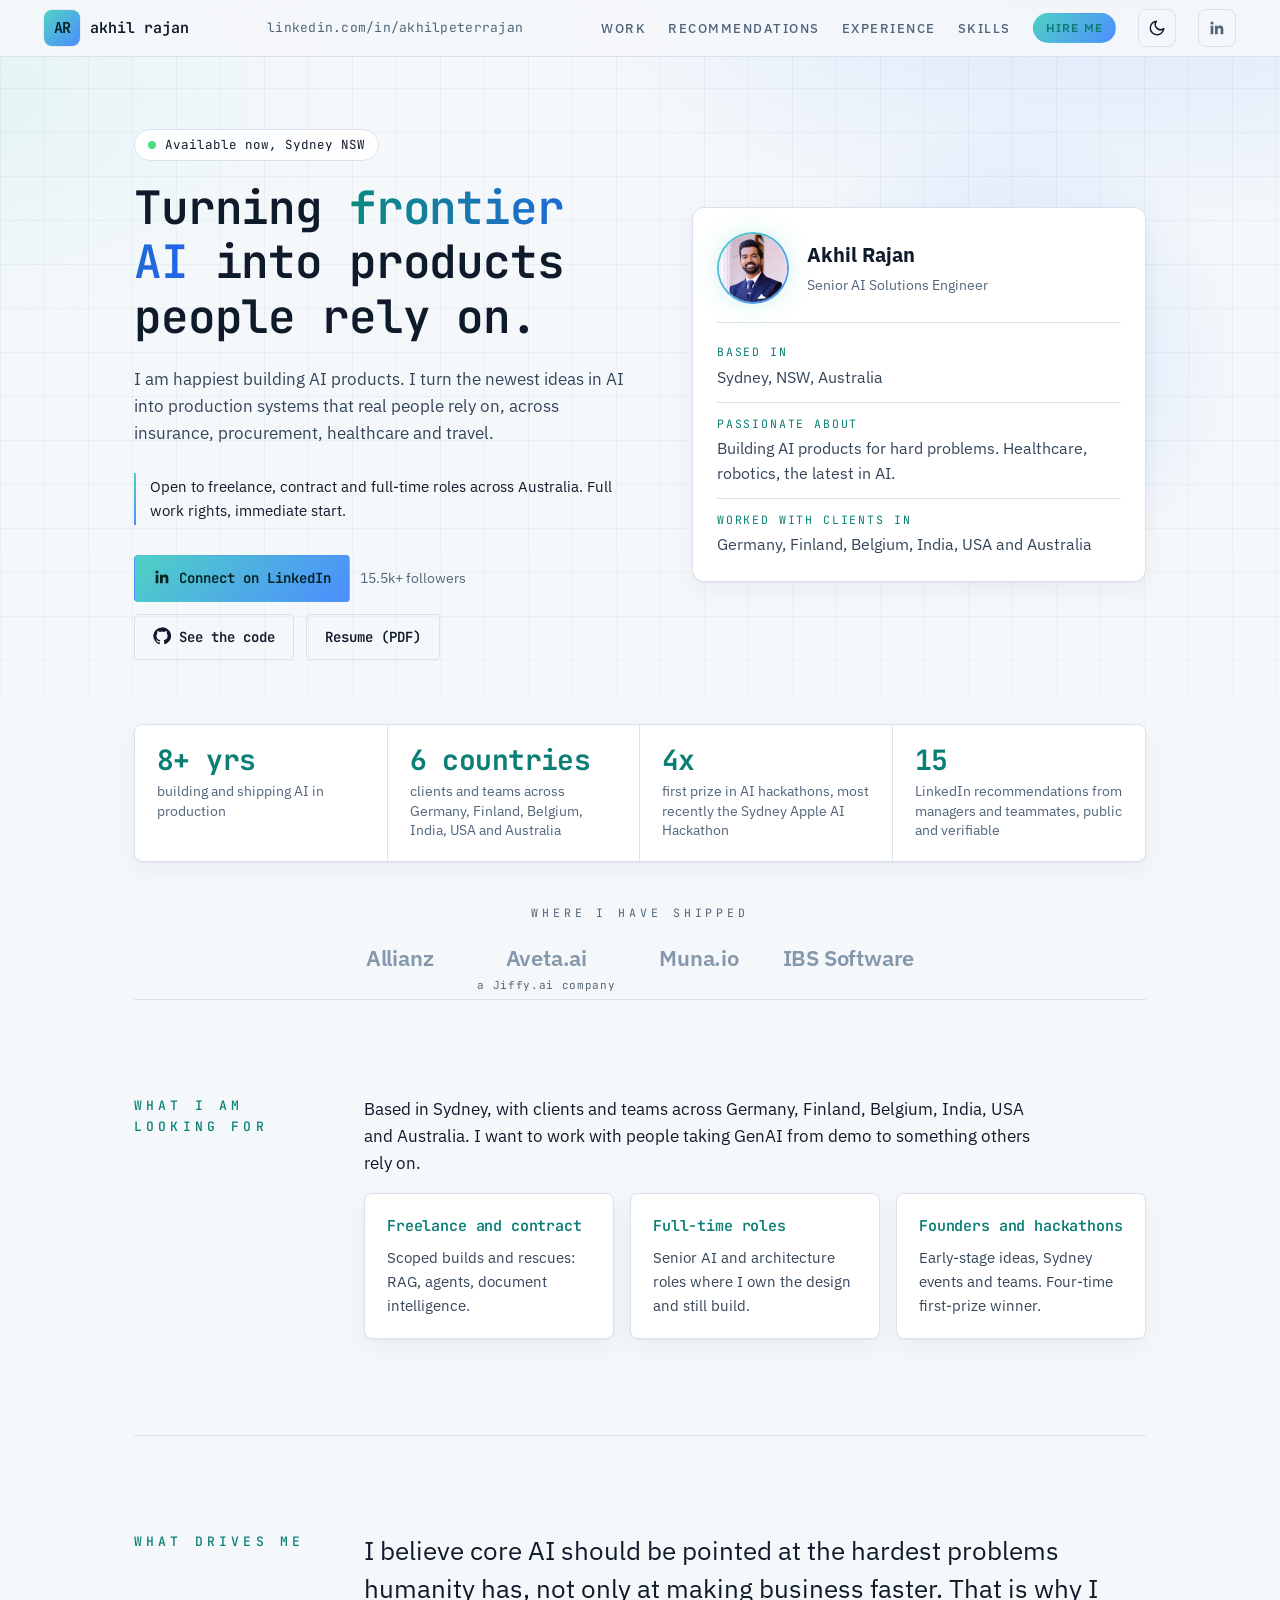
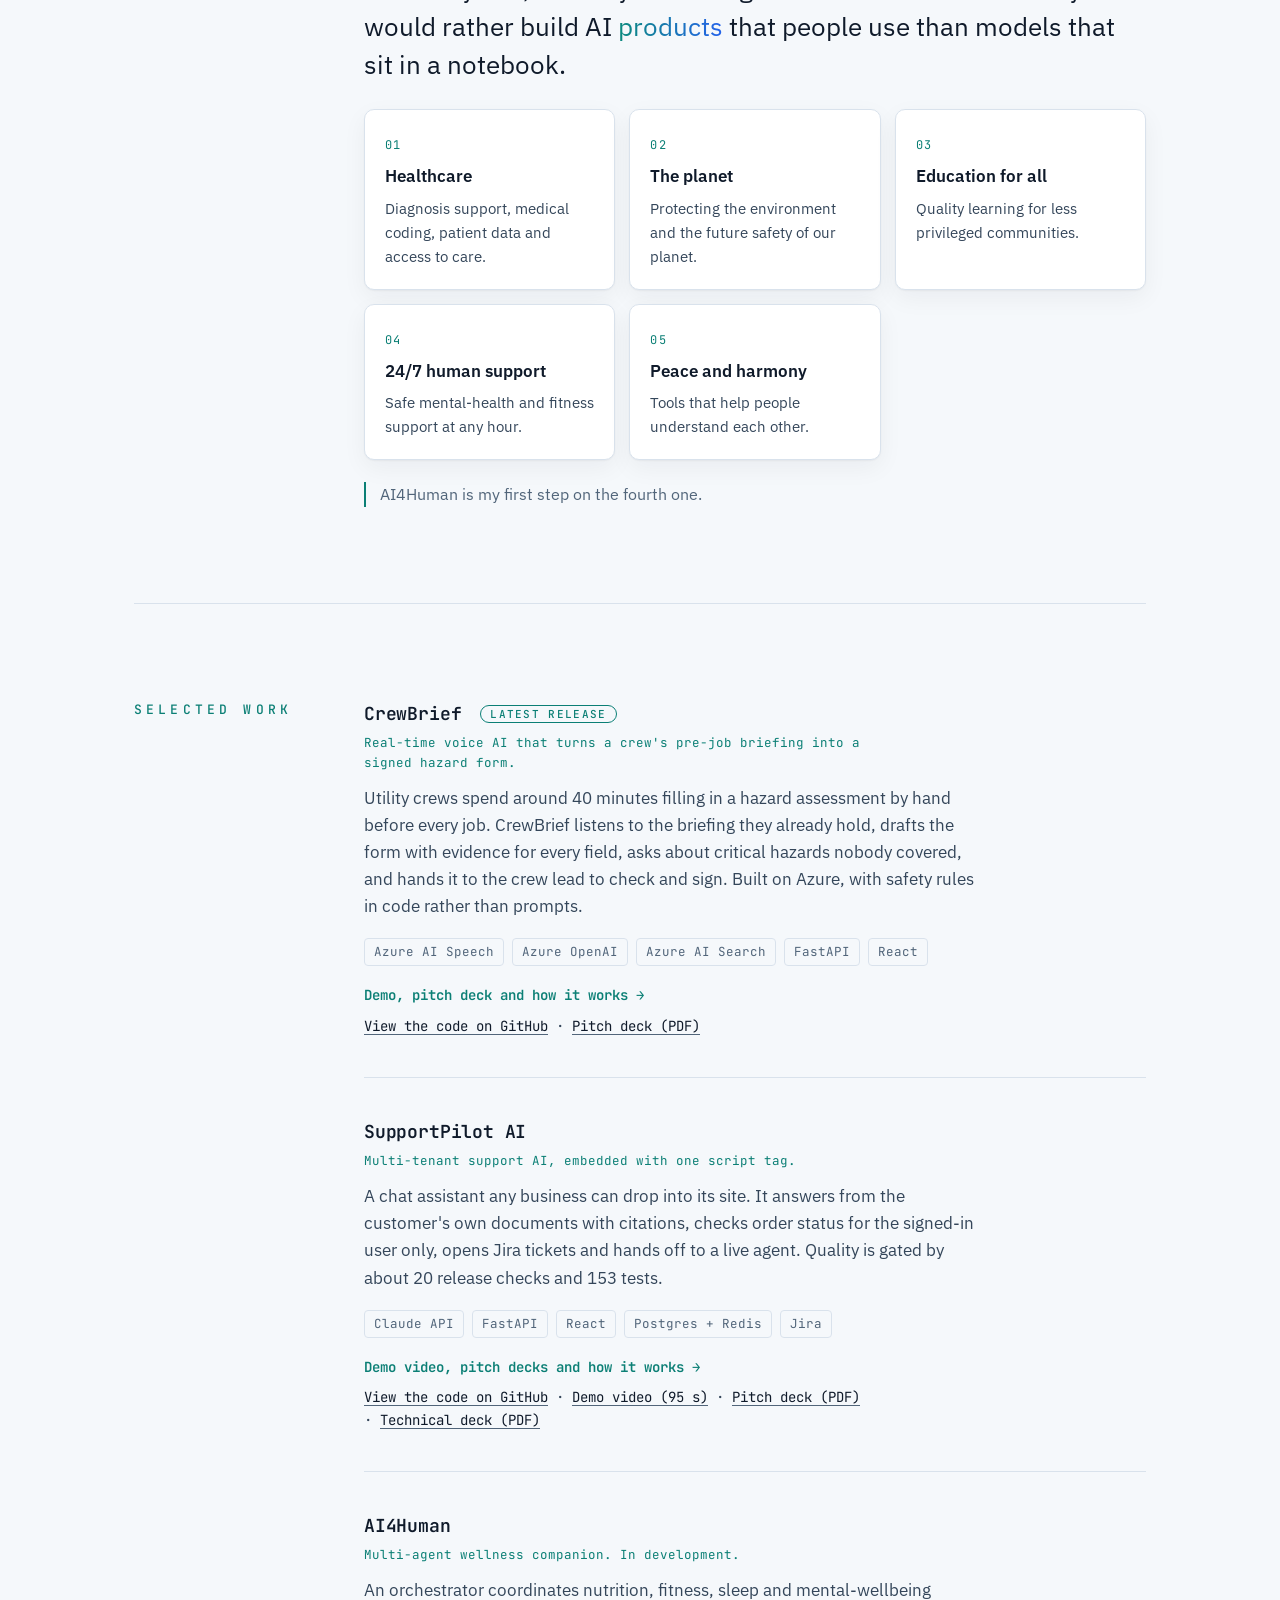
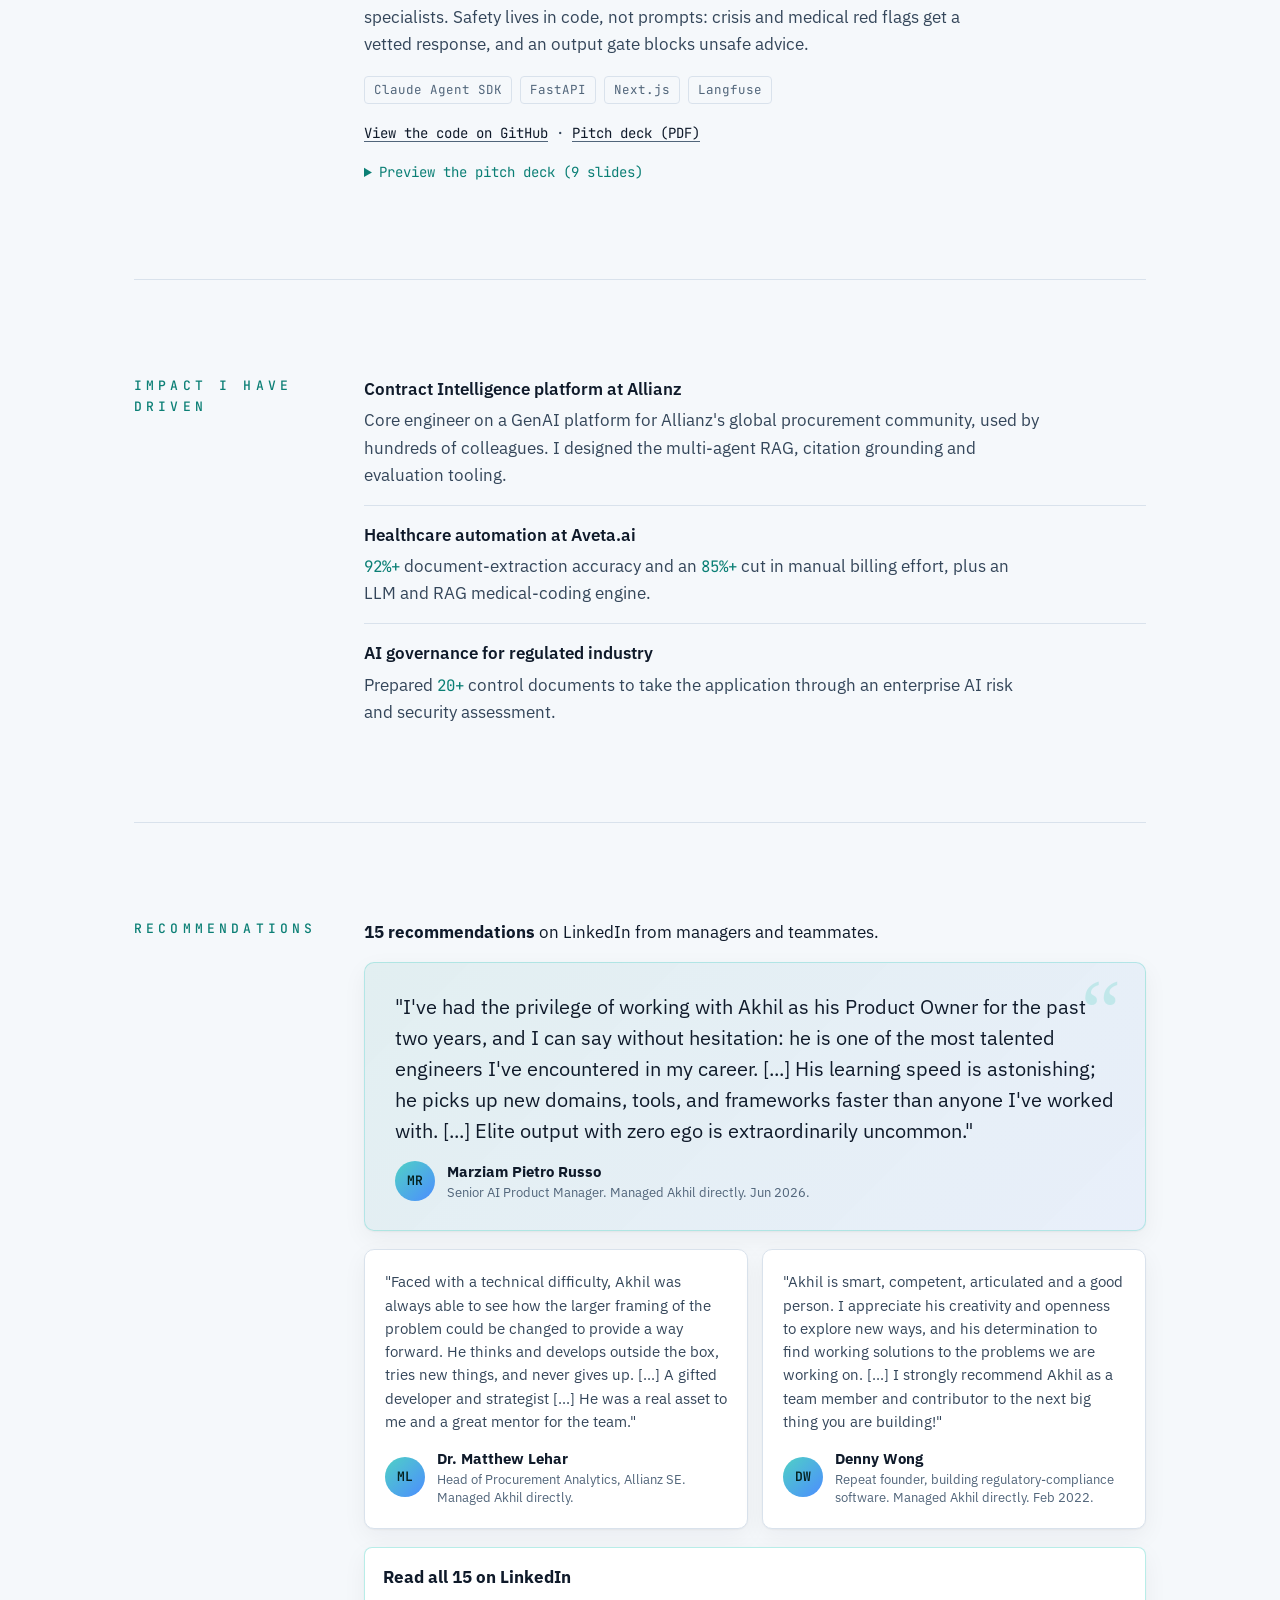
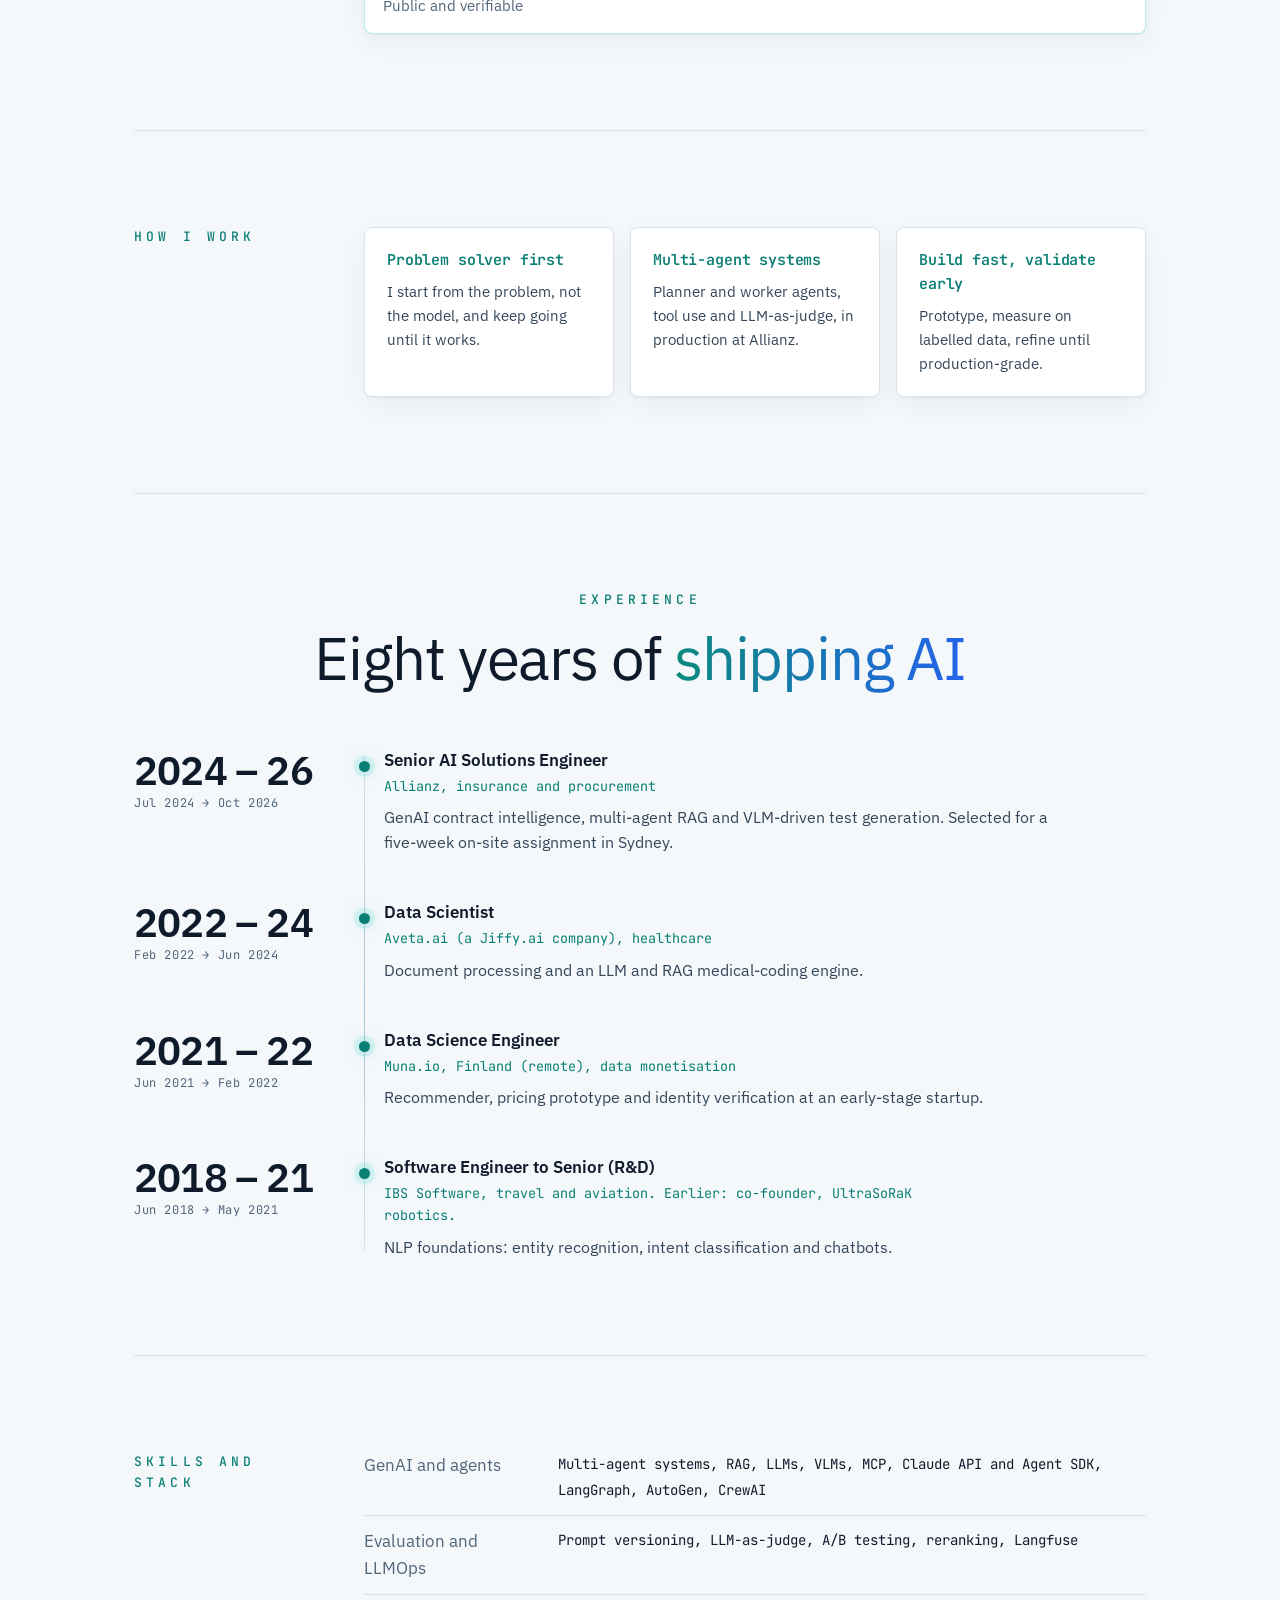
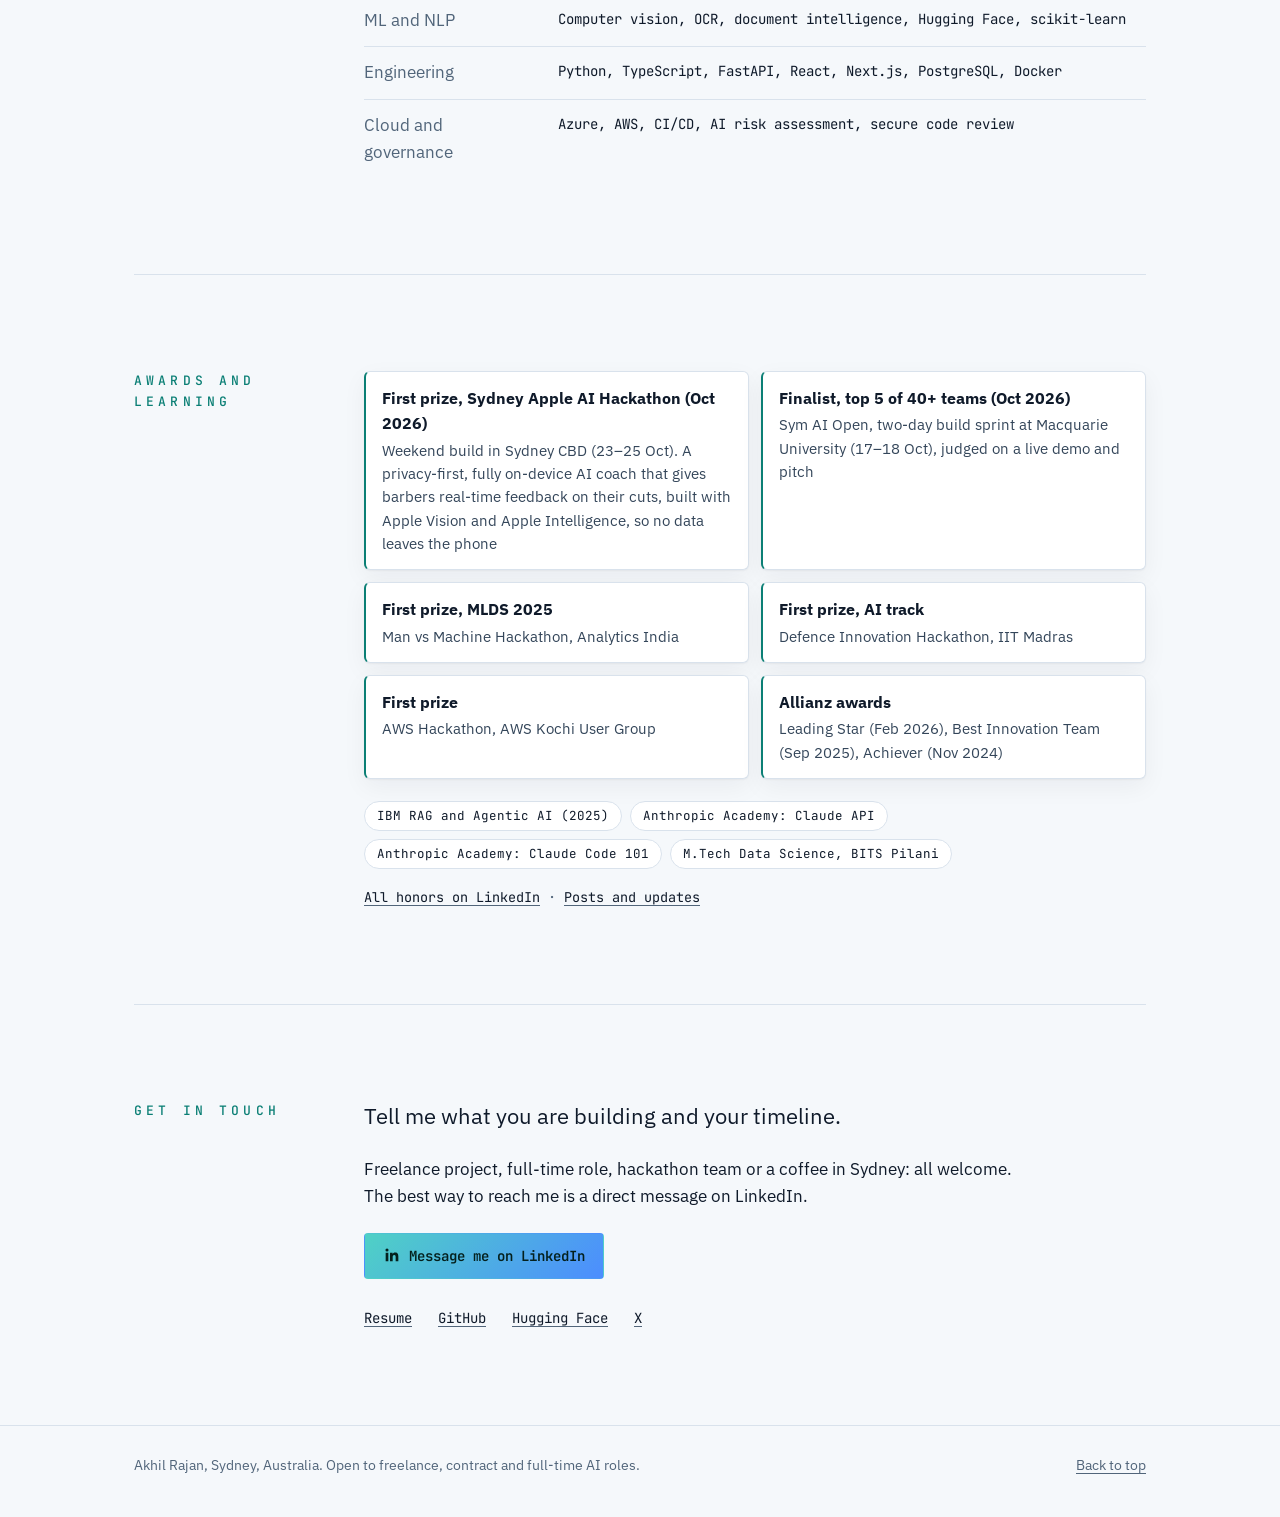
==== commit ba3d6124: "Add shareable project pages for CrewBrief and SupportPilot AI Each project now has its own page unde" ====
--- a/index.html
+++ b/index.html
@@ -541,6 +541,11 @@
     .more { margin-top: 18px !important; font-family: var(--mono); font-size: 13.5px; color: var(--muted); }
     .more a { color: var(--text); }
     .project p { max-width: 62ch; }
+    .project h3 a { text-decoration: none; }
+    .project h3 .new { font-size: 11px; font-weight: 500; letter-spacing: .12em; text-transform: uppercase; color: var(--accent); border: 1px solid var(--accent); border-radius: 999px; padding: 1px 9px; margin-left: 8px; vertical-align: 2px; }
+    .project .links + .links { margin-top: 8px; }
+    .project .links a.case { color: var(--accent); font-weight: 600; text-decoration: none; }
+    .project .links a.case:hover { text-decoration: underline; }
     .li-float { opacity: 0; transform: translateY(12px); pointer-events: none; transition: opacity .3s, transform .3s; }
     .li-float.show { opacity: 1; transform: none; pointer-events: auto; }
     @media (max-width: 860px) { .cards.three { grid-template-columns: minmax(0,1fr); } section.block { padding: 64px 0; } .quote-grid { grid-template-columns: minmax(0,1fr); } }
@@ -641,18 +646,22 @@
         <div class="rail">
           <h2 id="work-h">Selected work</h2>
           <div class="body">
-            <article class="project">
-              <h3>SupportPilot AI</h3>
+            <article class="project" id="crewbrief">
+              <h3><a href="work/crewbrief/">CrewBrief</a> <span class="new">Latest release</span></h3>
+              <p class="tag">Real-time voice AI that turns a crew's pre-job briefing into a signed hazard form.</p>
+              <p>Utility crews spend around 40 minutes filling in a hazard assessment by hand before every job. CrewBrief listens to the briefing they already hold, drafts the form with evidence for every field, asks about critical hazards nobody covered, and hands it to the crew lead to check and sign. Built on Azure, with safety rules in code rather than prompts.</p>
+              <ul class="stack" aria-label="Technologies"><li>Azure AI Speech</li><li>Azure OpenAI</li><li>Azure AI Search</li><li>FastAPI</li><li>React</li></ul>
+              <p class="links"><a class="case" href="work/crewbrief/">Demo, pitch deck and how it works →</a></p>
+              <p class="links"><a href="https://github.com/akhil4rajan/crewbrief">View the code on GitHub</a> · <a href="work/crewbrief/CrewBrief-Pitch-Deck.pdf">Pitch deck (PDF)</a></p>
+            </article>
+
+            <article class="project" id="supportpilot-ai">
+              <h3><a href="work/supportpilot-ai/">SupportPilot AI</a></h3>
               <p class="tag">Multi-tenant support AI, embedded with one script tag.</p>
-              <p>A chat assistant any business can drop into its site. It answers from the customer's own documents with citations, checks order status for the signed-in user only, opens Jira tickets and hands off to a live agent. Quality is gated by about 20 release checks and 137 tests.</p>
+              <p>A chat assistant any business can drop into its site. It answers from the customer's own documents with citations, checks order status for the signed-in user only, opens Jira tickets and hands off to a live agent. Quality is gated by about 20 release checks and 153 tests.</p>
               <ul class="stack" aria-label="Technologies"><li>Claude API</li><li>FastAPI</li><li>React</li><li>Postgres + Redis</li><li>Jira</li></ul>
-              <p class="links"><a href="https://github.com/akhil4rajan/supportpilot-ai">View the code on GitHub</a> · <a href="assets/SupportPilot-AI-Pitch-Deck.pdf">Pitch deck (PDF)</a></p>
-              <details class="deck">
-                <summary>Preview the pitch deck (11 slides)</summary>
-                <object data="assets/SupportPilot-AI-Pitch-Deck.pdf#view=FitH" type="application/pdf" aria-label="SupportPilot AI pitch deck">
-                  <p>Your browser can't show the PDF inline. <a href="assets/SupportPilot-AI-Pitch-Deck.pdf">Open the pitch deck</a>.</p>
-                </object>
-              </details>
+              <p class="links"><a class="case" href="work/supportpilot-ai/">Demo video, pitch decks and how it works →</a></p>
+              <p class="links"><a href="https://github.com/akhil4rajan/supportpilot-ai">View the code on GitHub</a> · <a href="work/supportpilot-ai/#demo">Demo video (95 s)</a> · <a href="assets/SupportPilot-AI-Pitch-Deck.pdf">Pitch deck (PDF)</a> · <a href="work/supportpilot-ai/SupportPilot-AI-Technical-Deck.pdf">Technical deck (PDF)</a></p>
             </article>
 
             <article class="project">
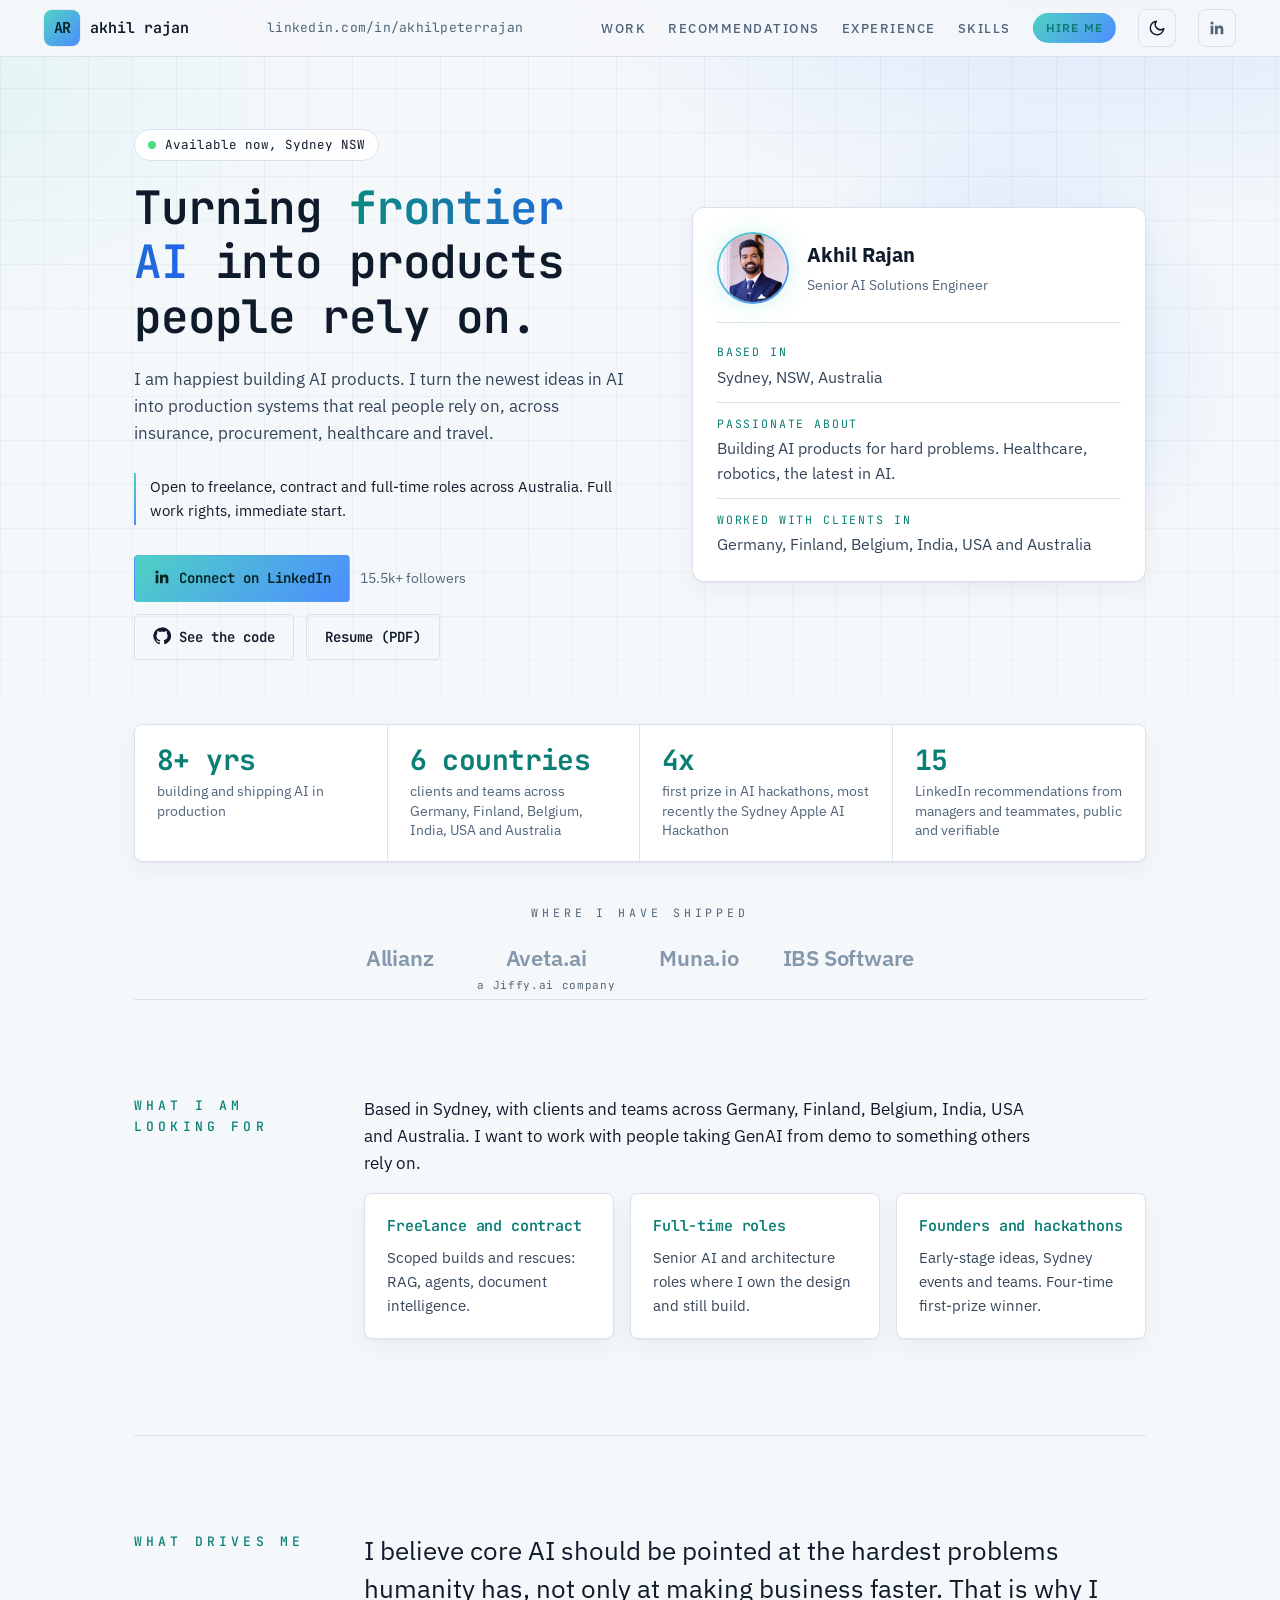
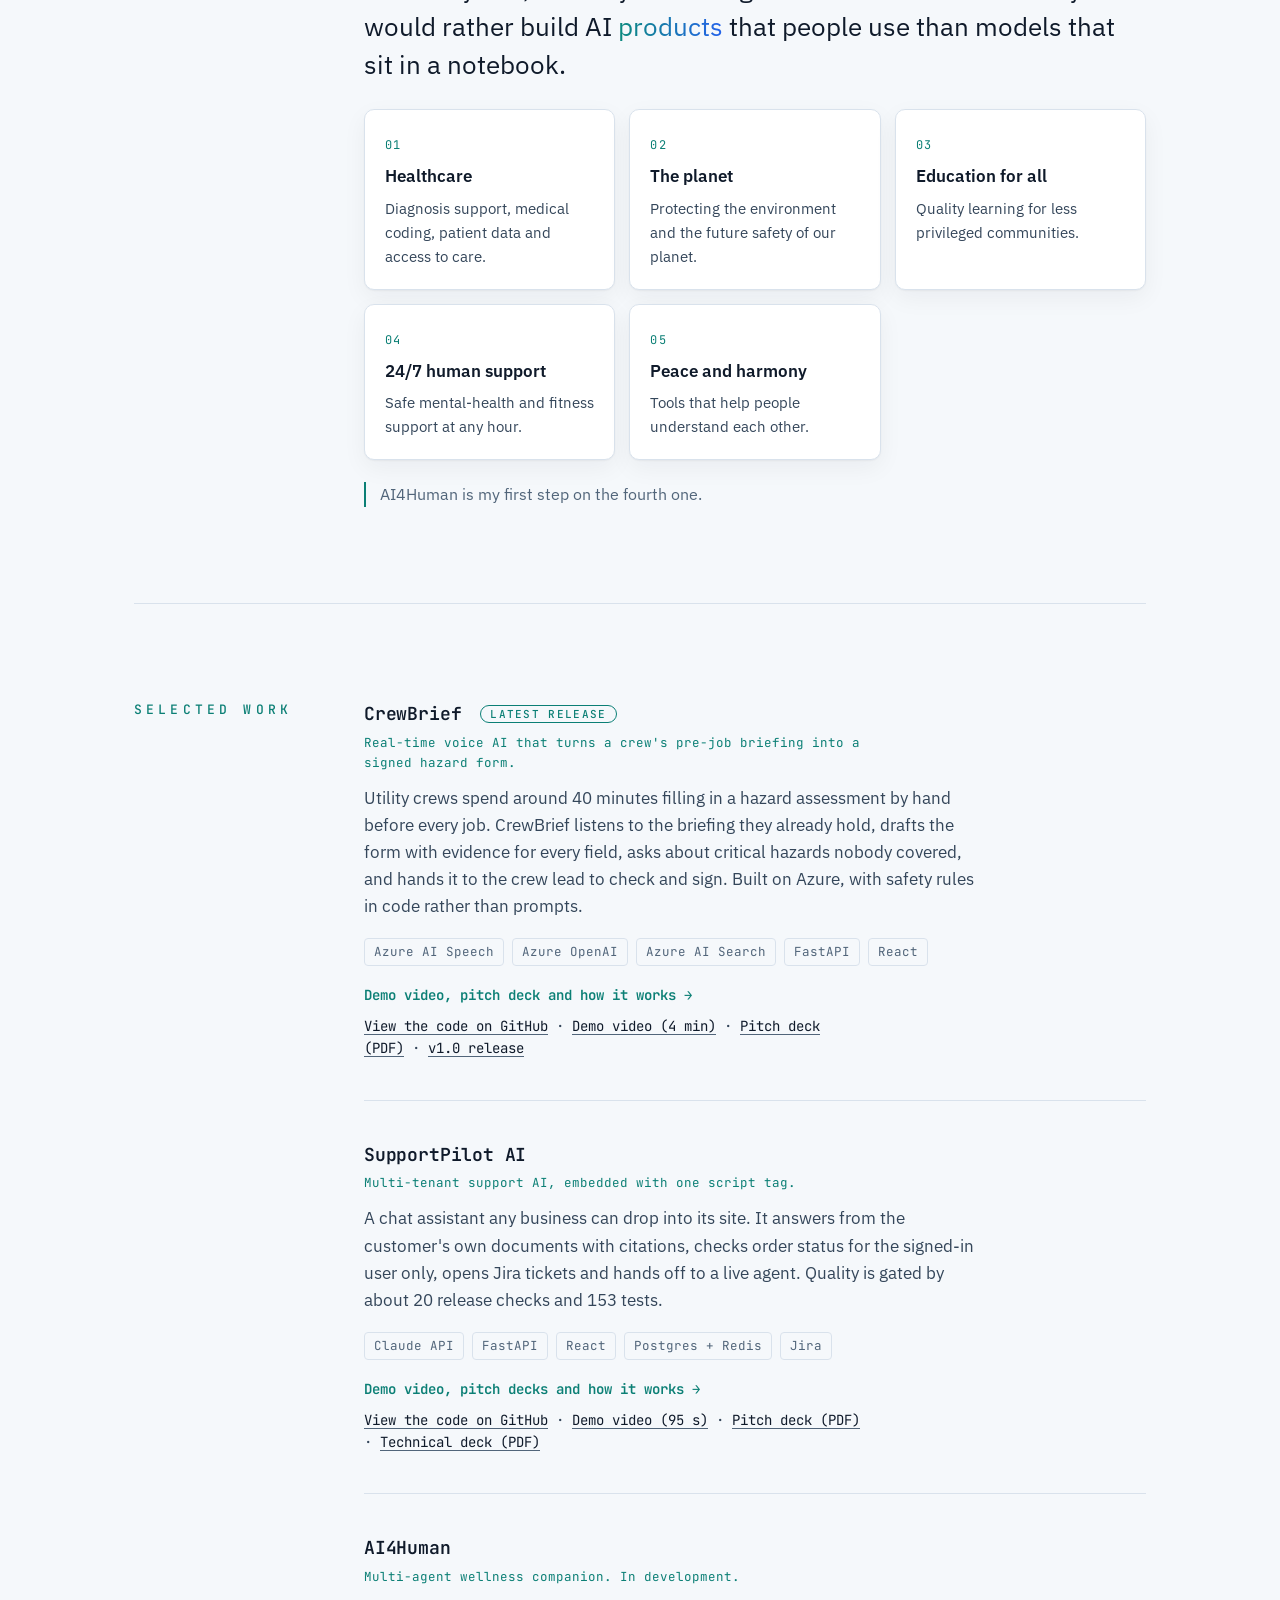
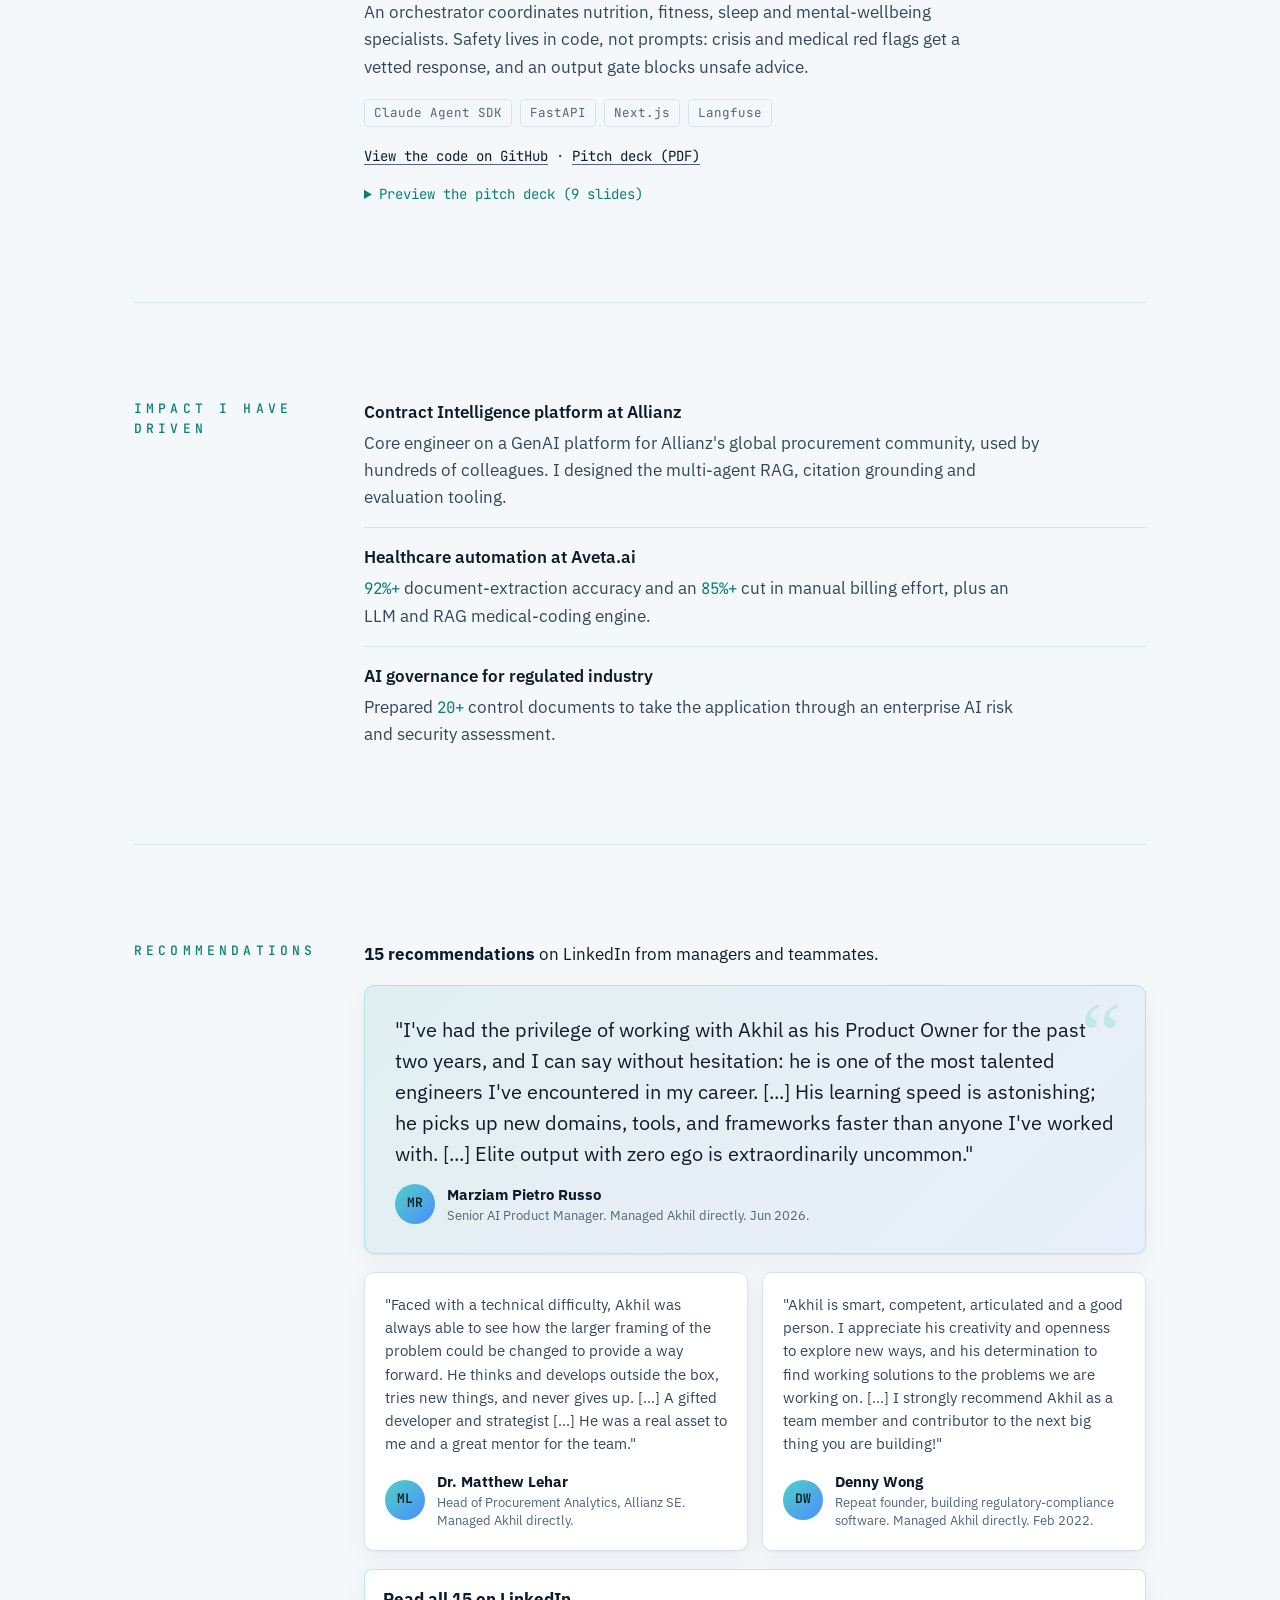
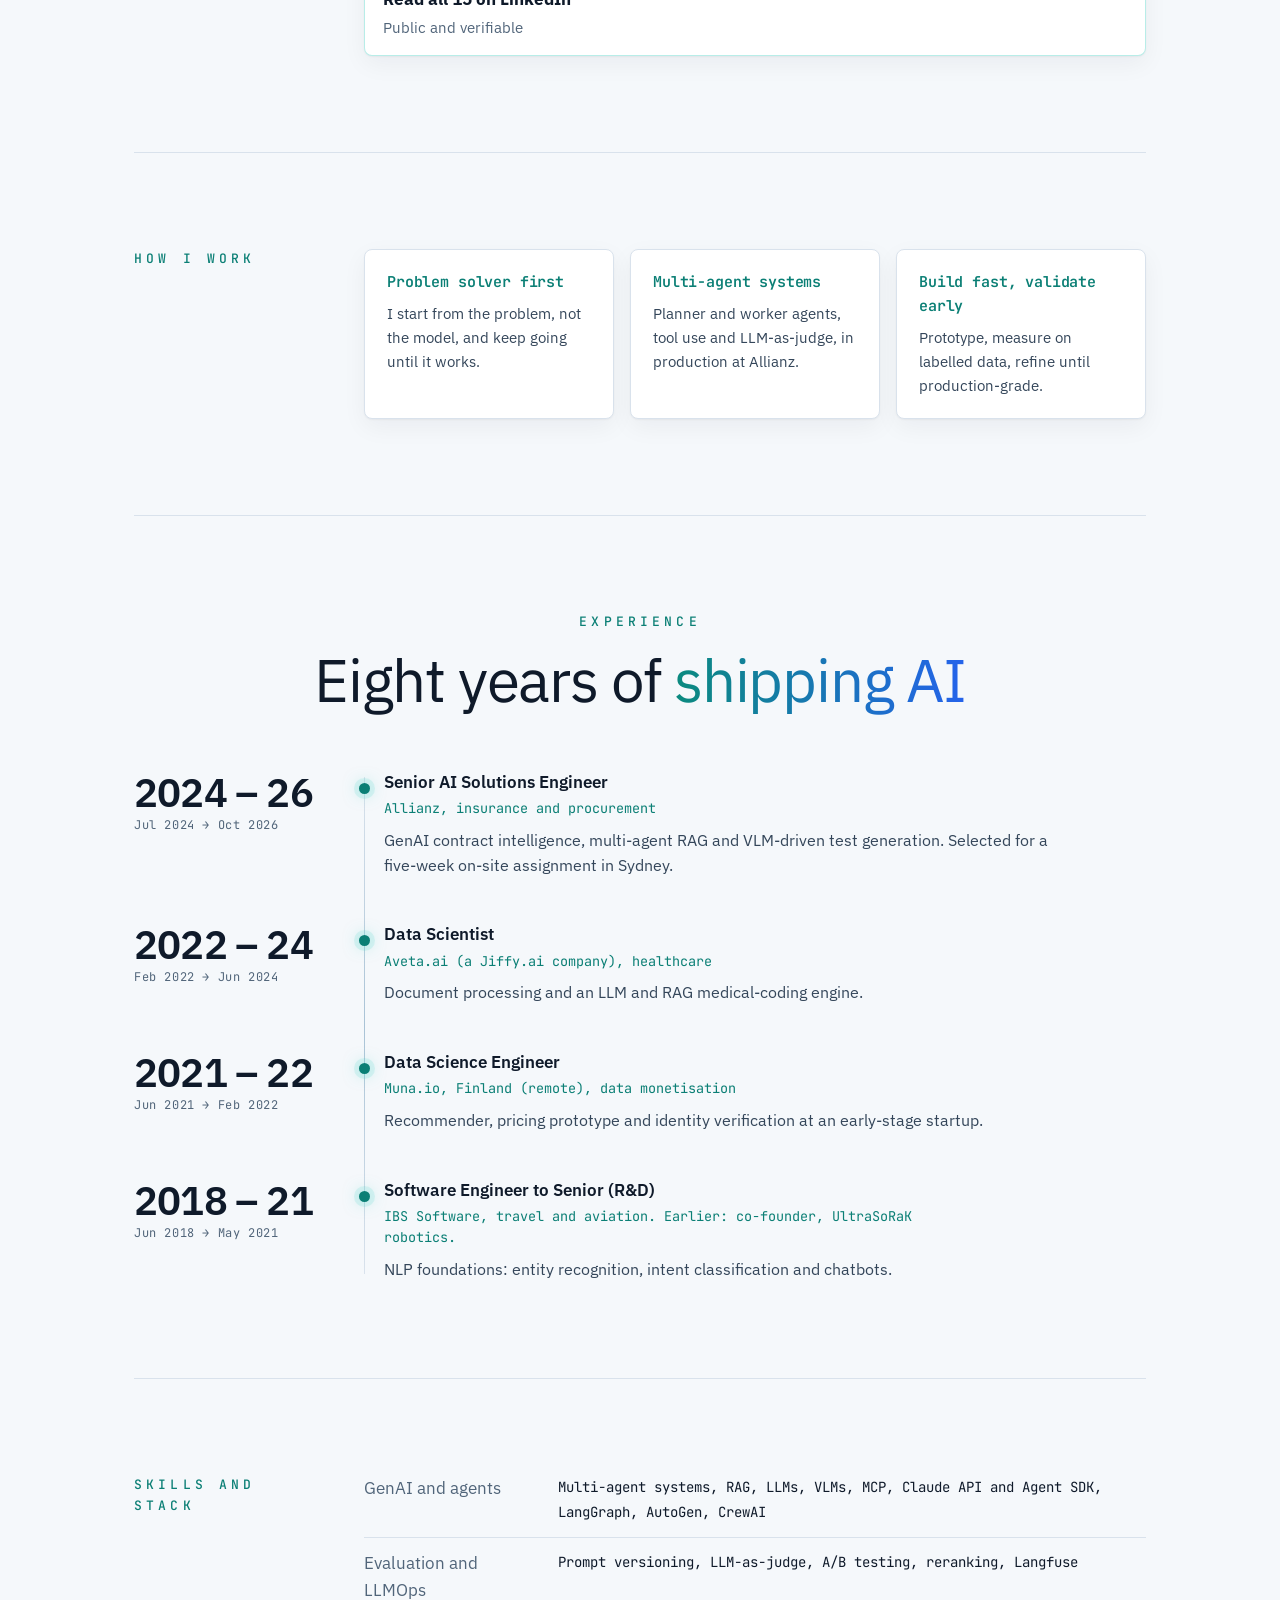
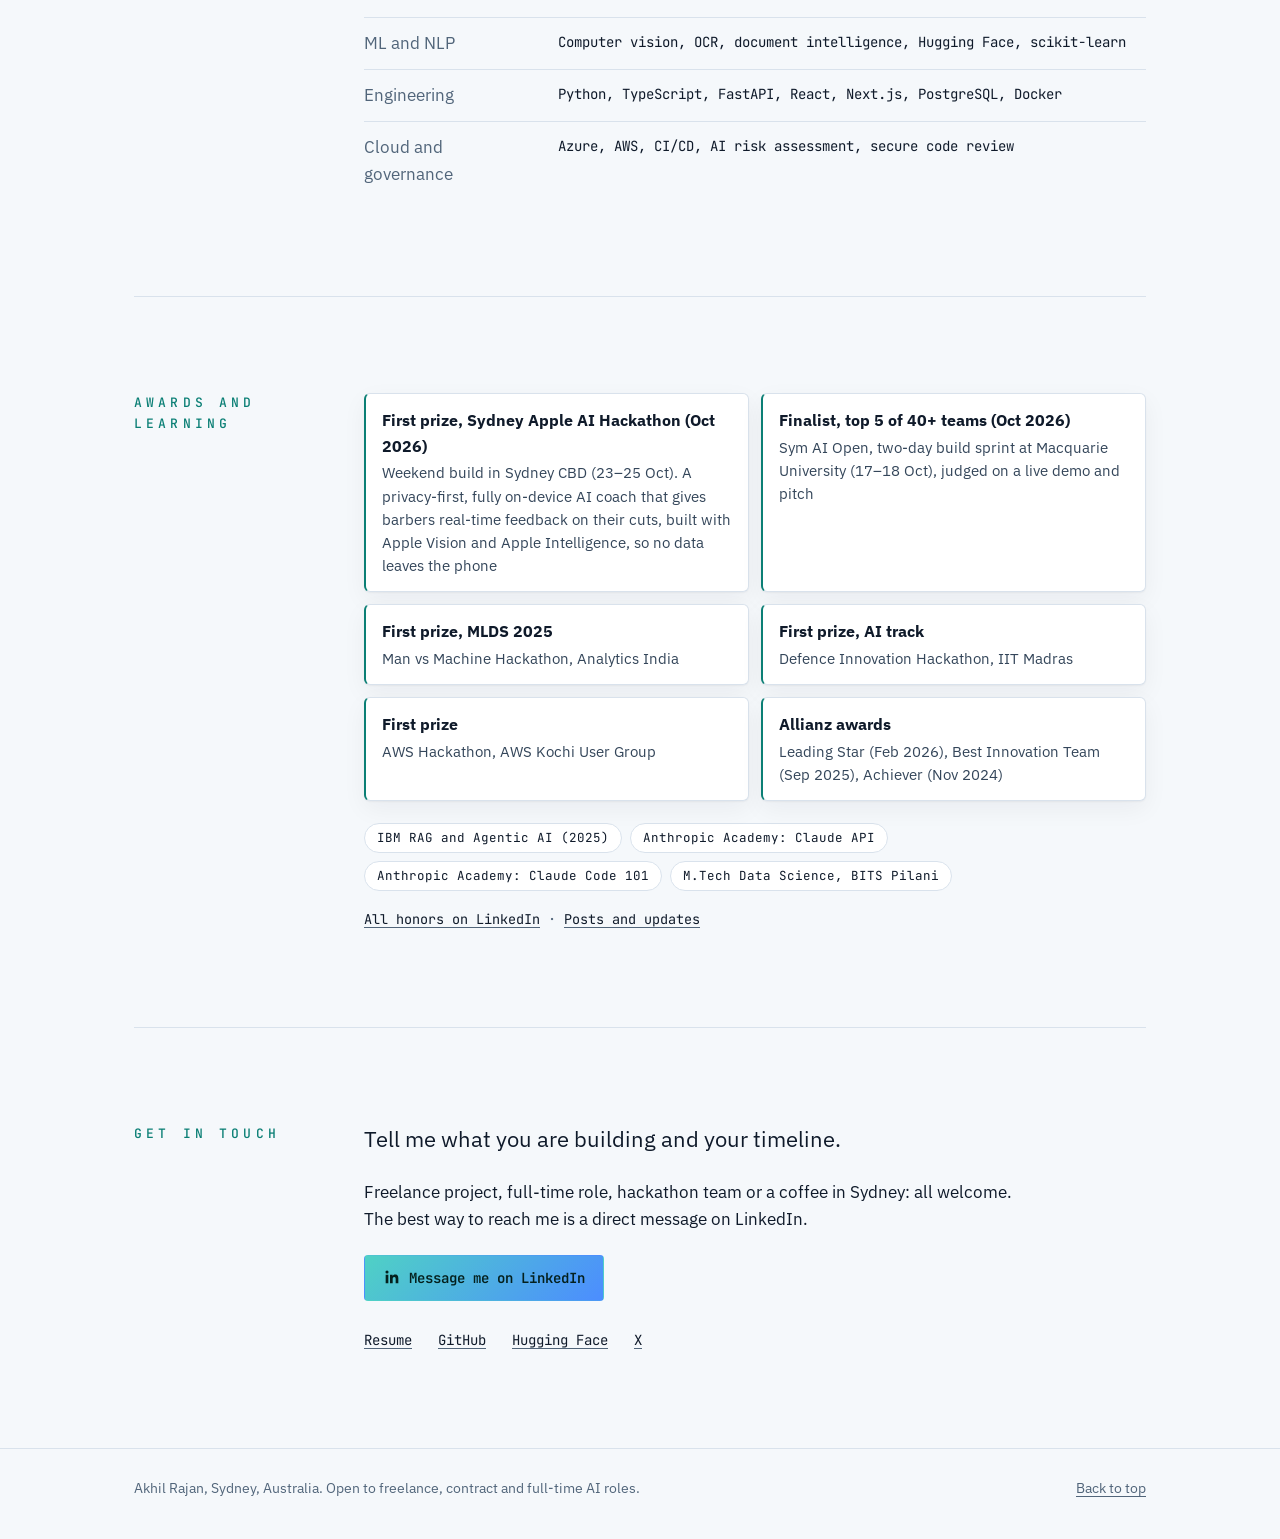
==== commit b5acd3c7: "Add the CrewBrief v1.0 demo video and final pitch deck - Embed the 4-minute demo video from the v1.0" ====
--- a/index.html
+++ b/index.html
@@ -651,8 +651,8 @@
               <p class="tag">Real-time voice AI that turns a crew's pre-job briefing into a signed hazard form.</p>
               <p>Utility crews spend around 40 minutes filling in a hazard assessment by hand before every job. CrewBrief listens to the briefing they already hold, drafts the form with evidence for every field, asks about critical hazards nobody covered, and hands it to the crew lead to check and sign. Built on Azure, with safety rules in code rather than prompts.</p>
               <ul class="stack" aria-label="Technologies"><li>Azure AI Speech</li><li>Azure OpenAI</li><li>Azure AI Search</li><li>FastAPI</li><li>React</li></ul>
-              <p class="links"><a class="case" href="work/crewbrief/">Demo, pitch deck and how it works →</a></p>
-              <p class="links"><a href="https://github.com/akhil4rajan/crewbrief">View the code on GitHub</a> · <a href="work/crewbrief/CrewBrief-Pitch-Deck.pdf">Pitch deck (PDF)</a></p>
+              <p class="links"><a class="case" href="work/crewbrief/">Demo video, pitch deck and how it works →</a></p>
+              <p class="links"><a href="https://github.com/akhil4rajan/crewbrief">View the code on GitHub</a> · <a href="work/crewbrief/#demo">Demo video (4 min)</a> · <a href="work/crewbrief/CrewBrief-Pitch-Deck.pdf">Pitch deck (PDF)</a> · <a href="https://github.com/akhil4rajan/crewbrief/releases/tag/v1.0-demo">v1.0 release</a></p>
             </article>
 
             <article class="project" id="supportpilot-ai">
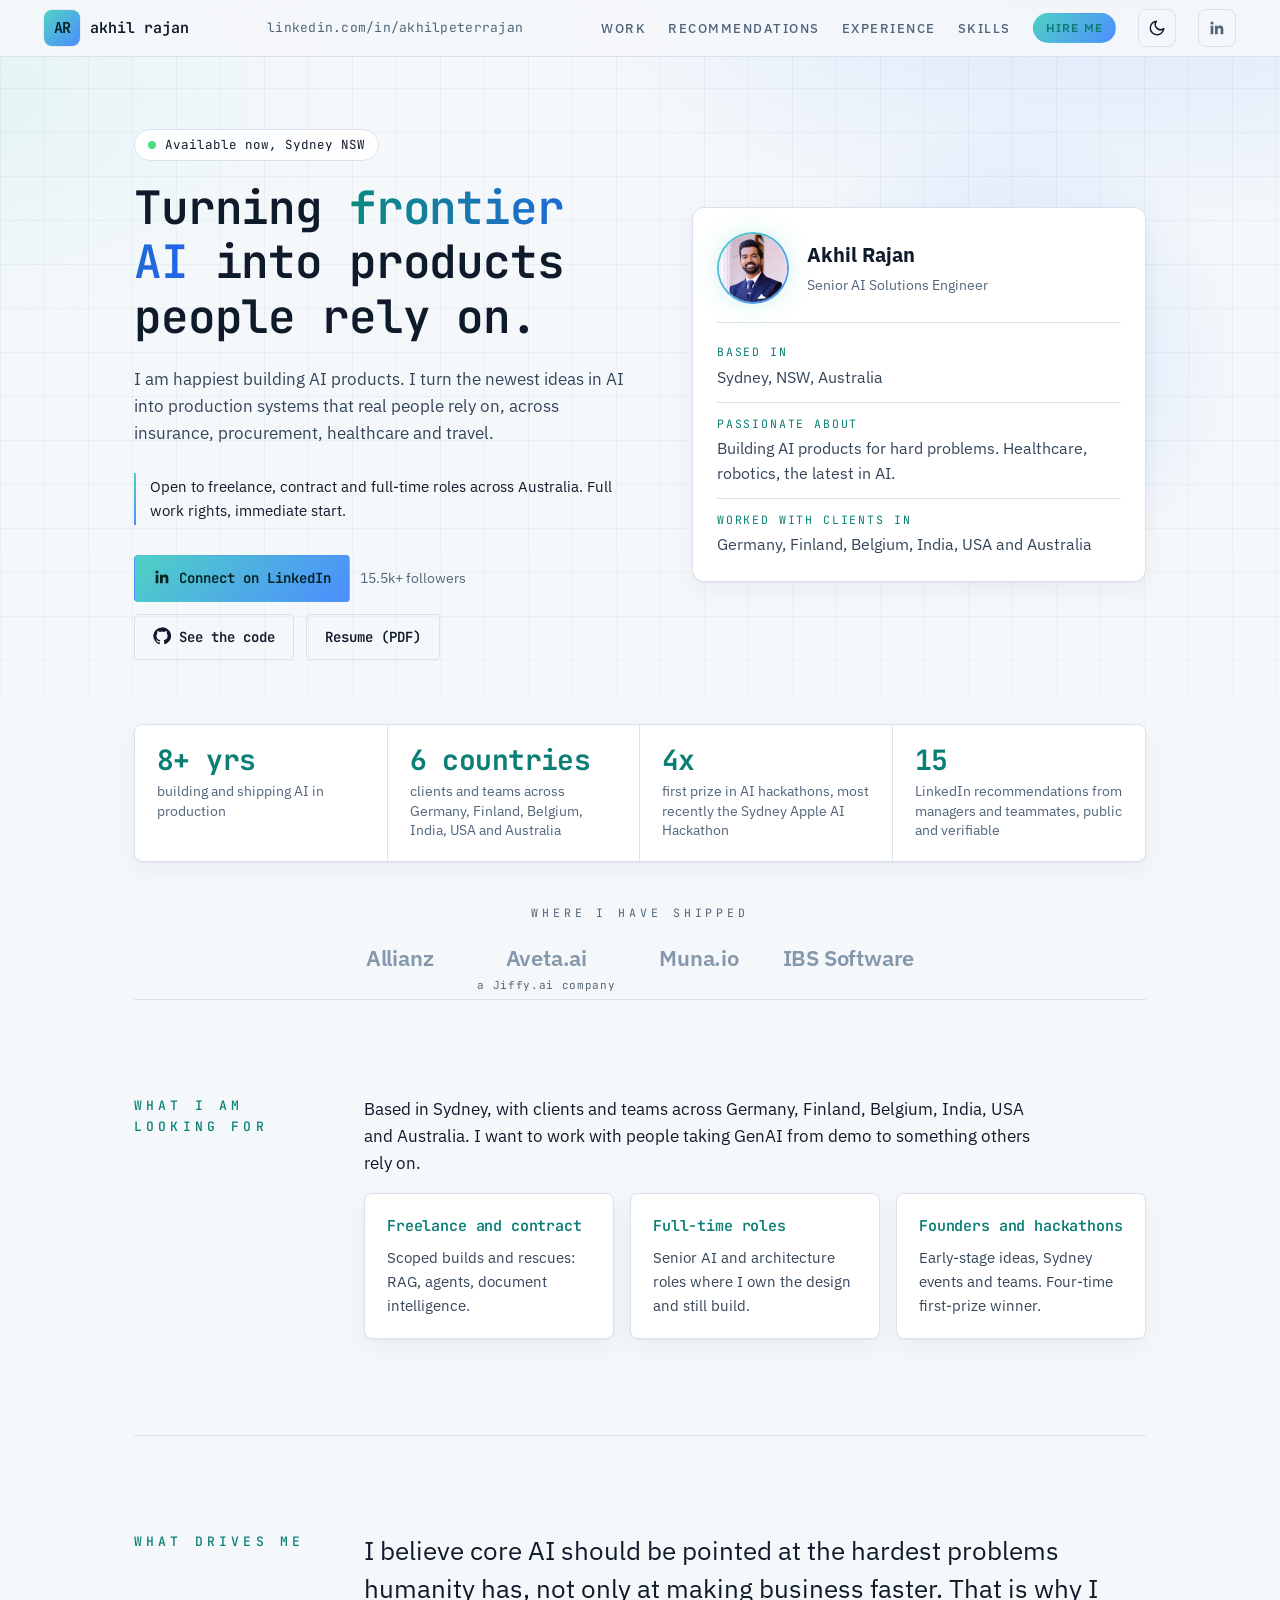
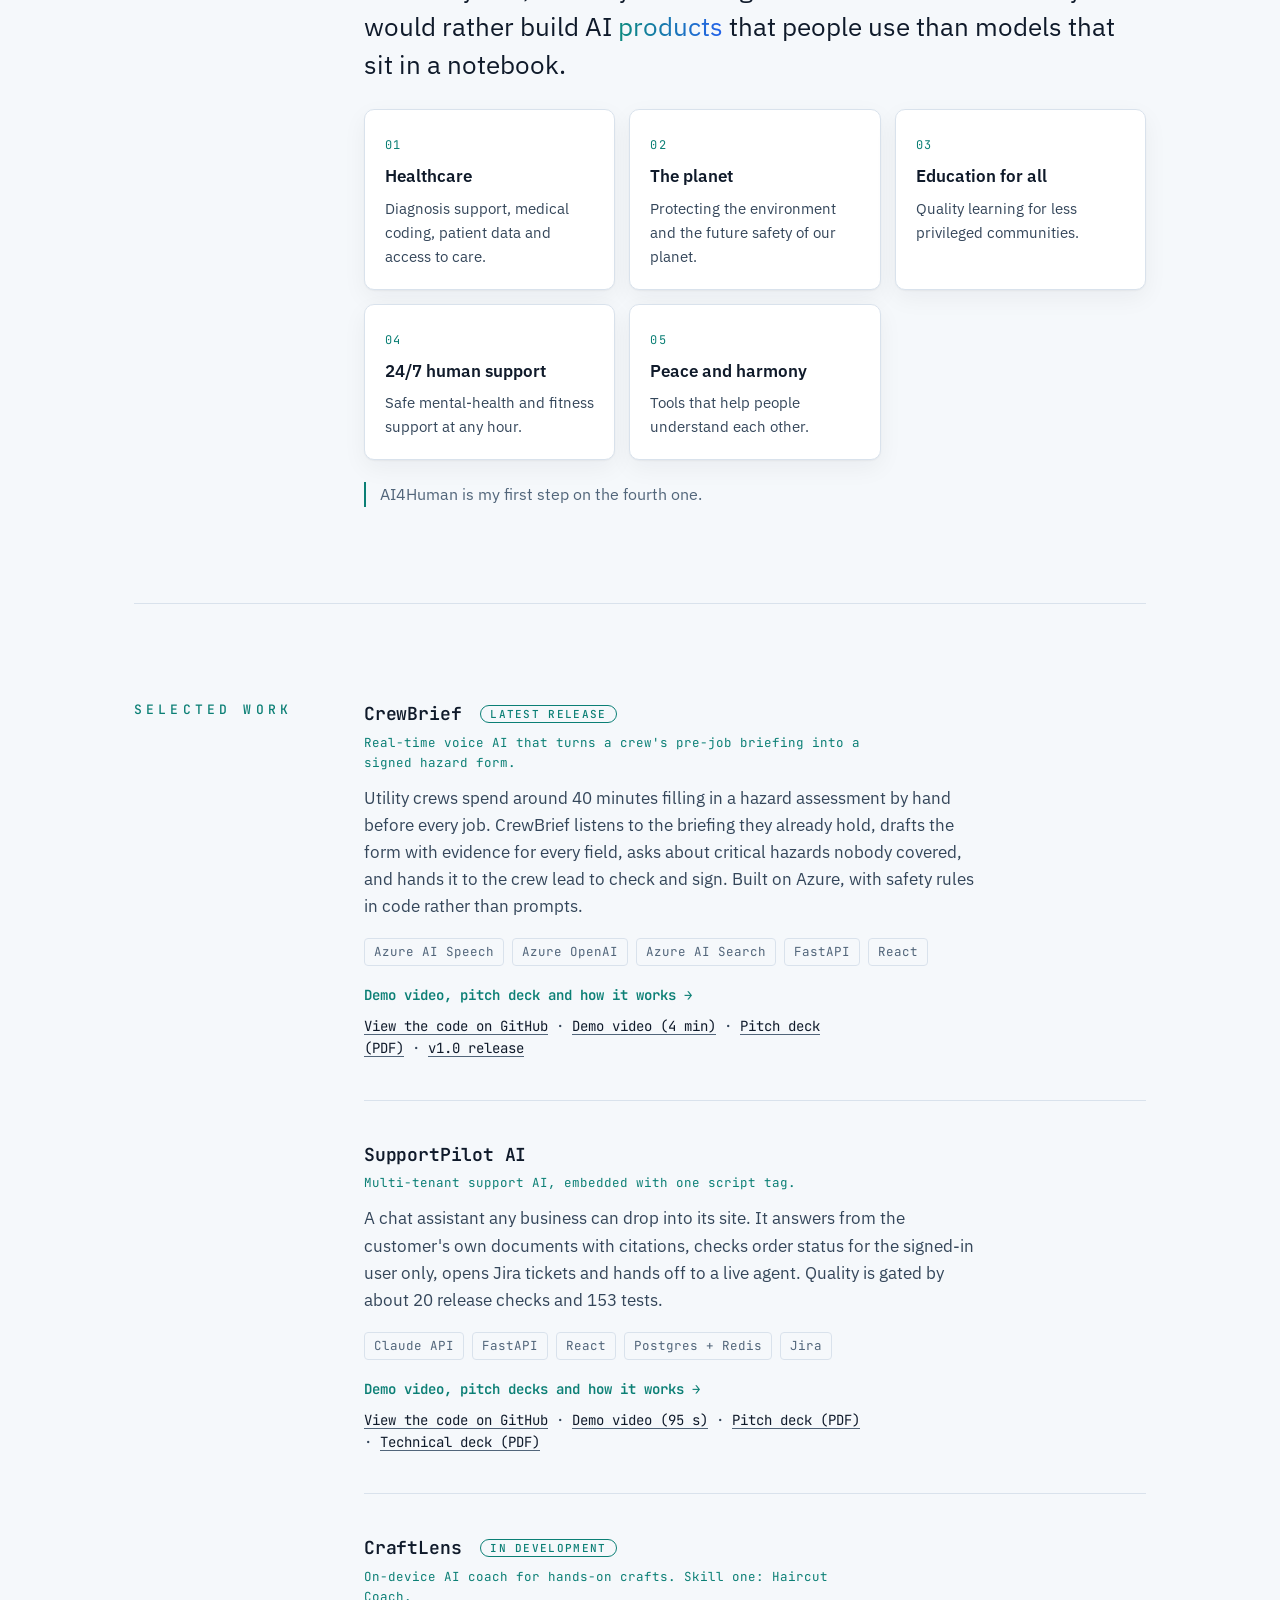
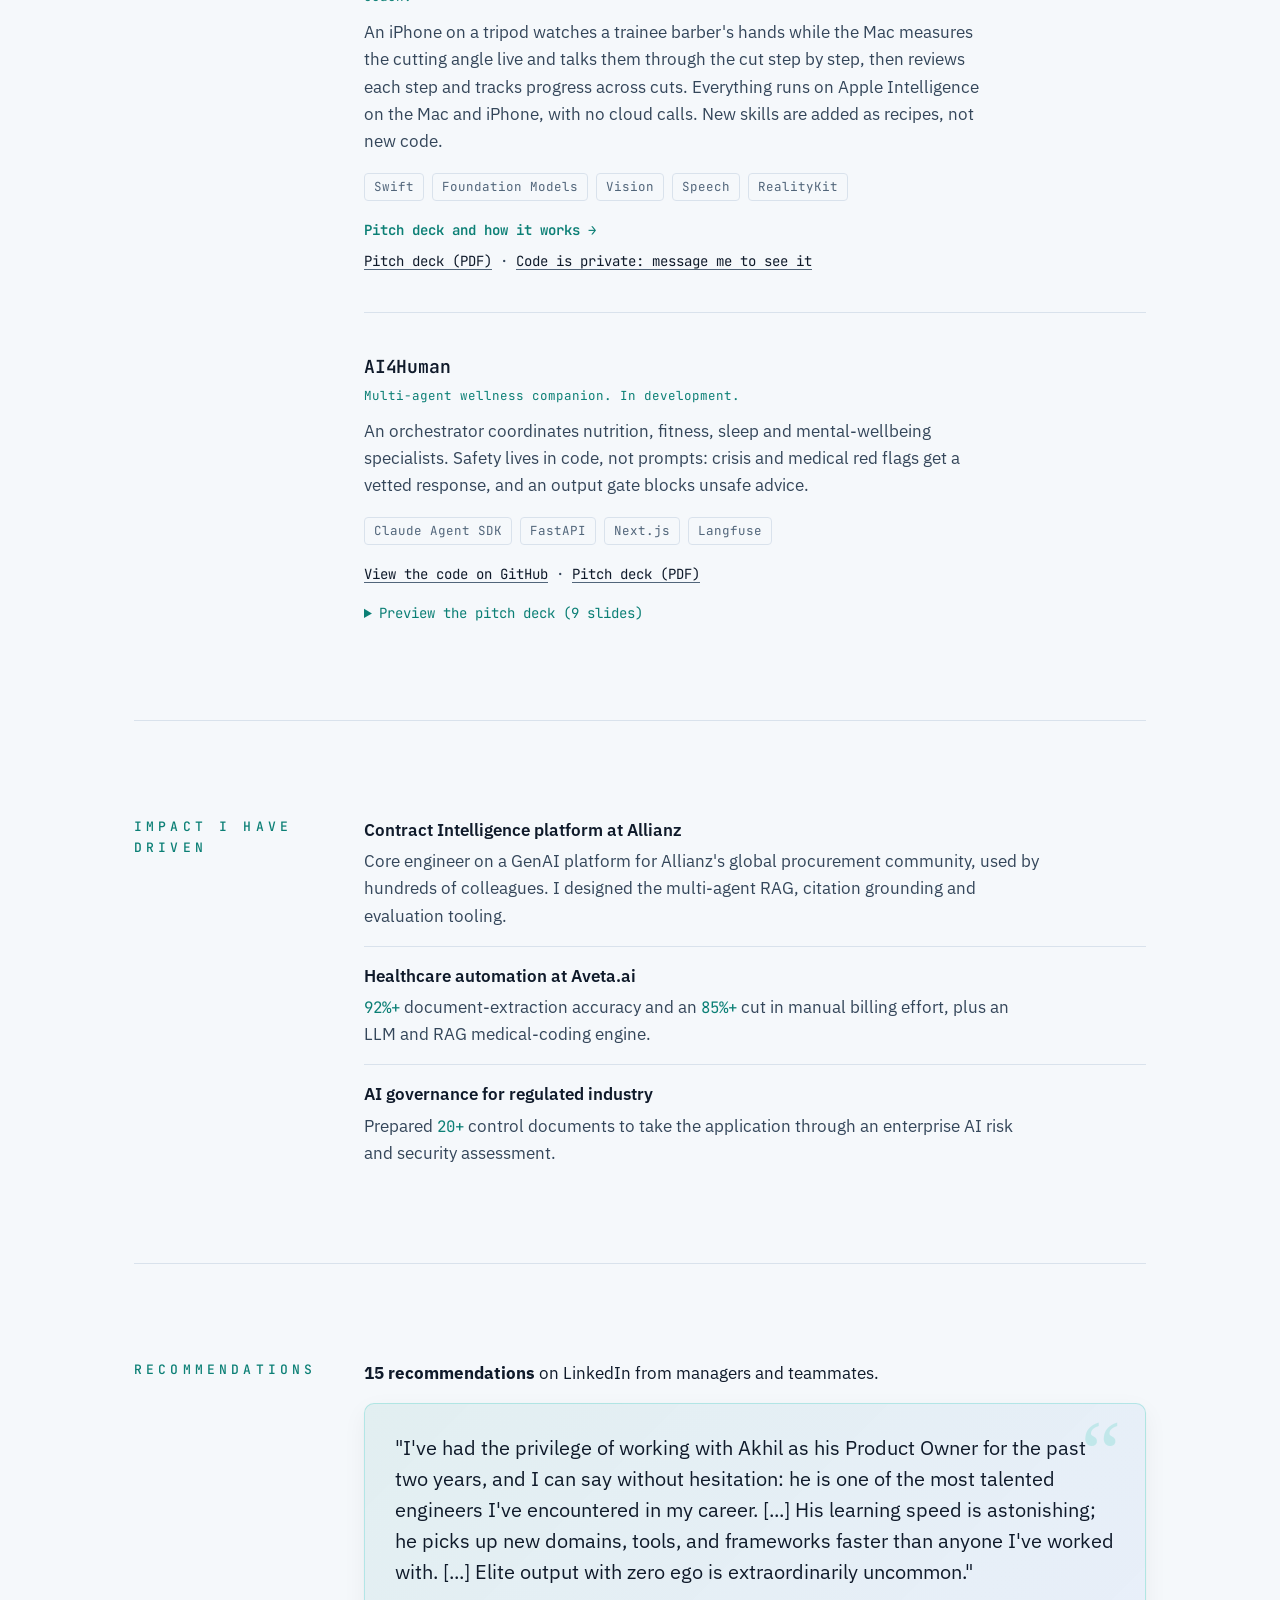
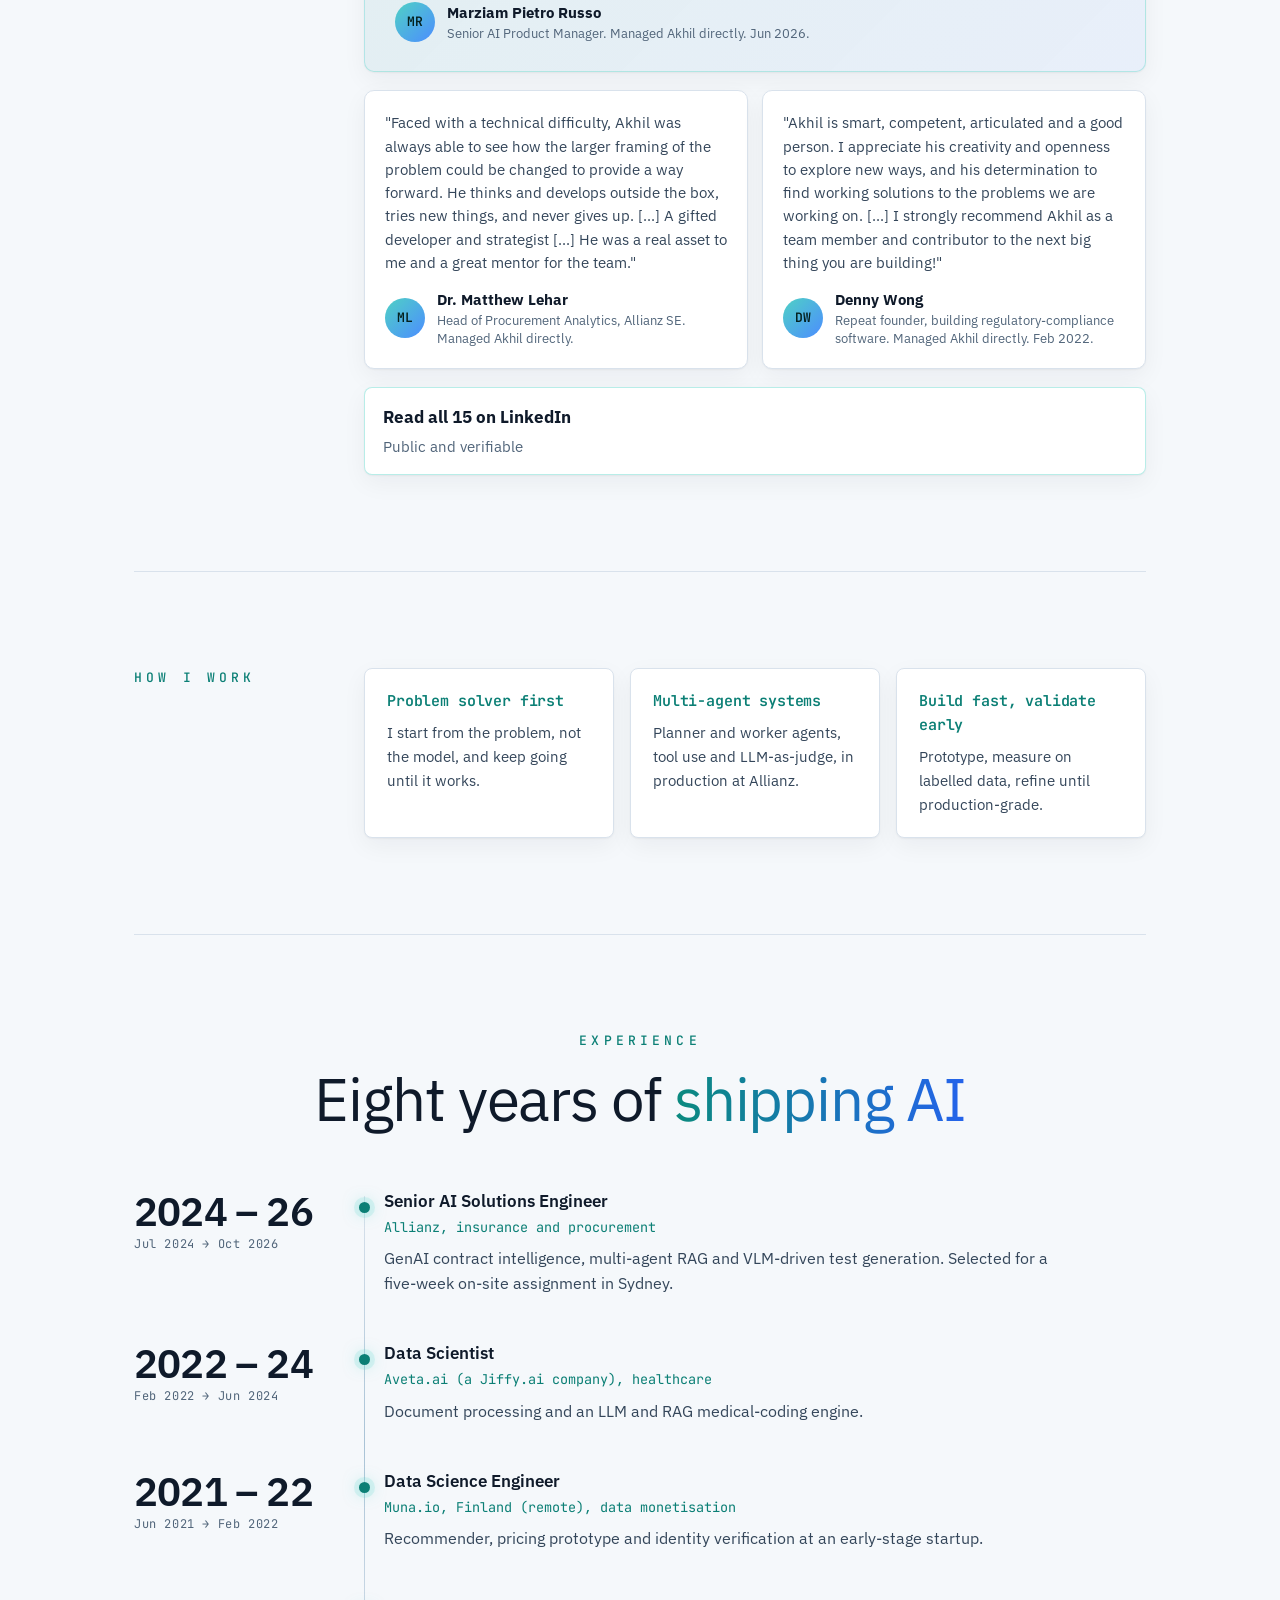
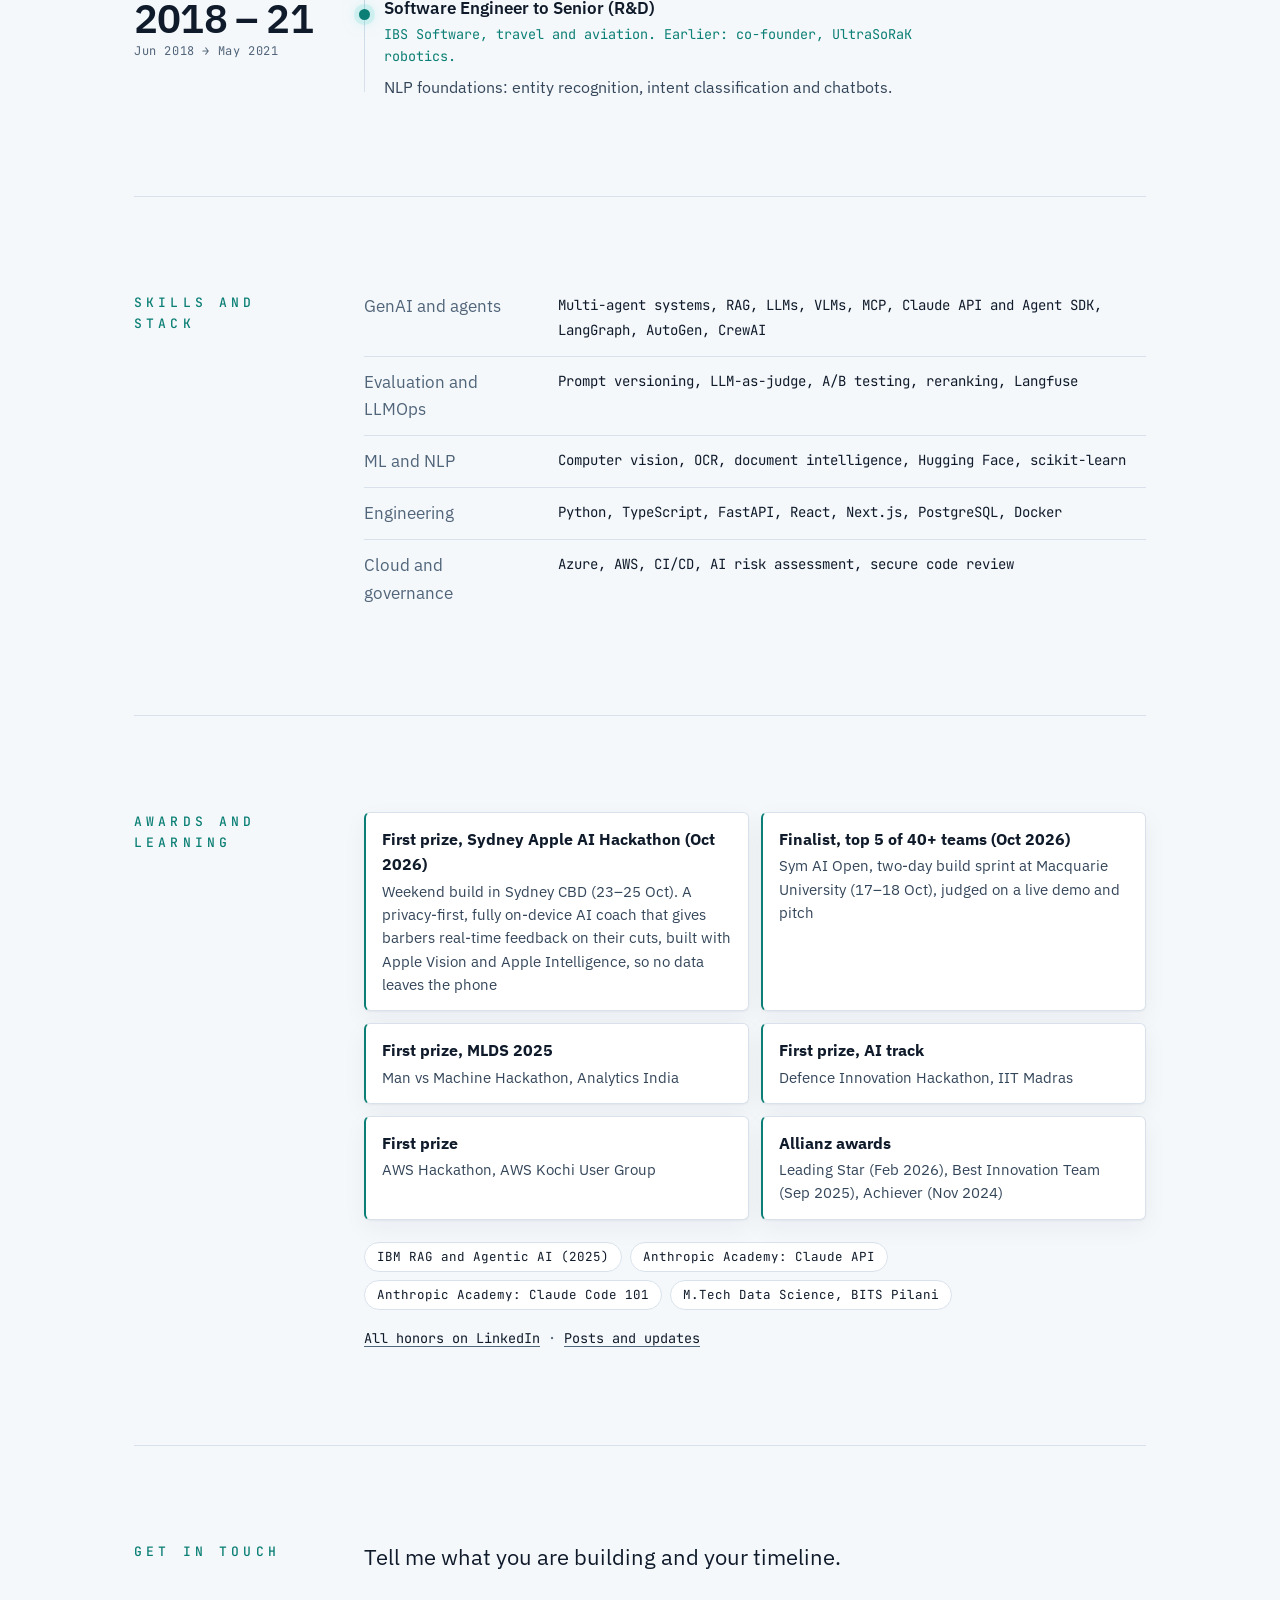
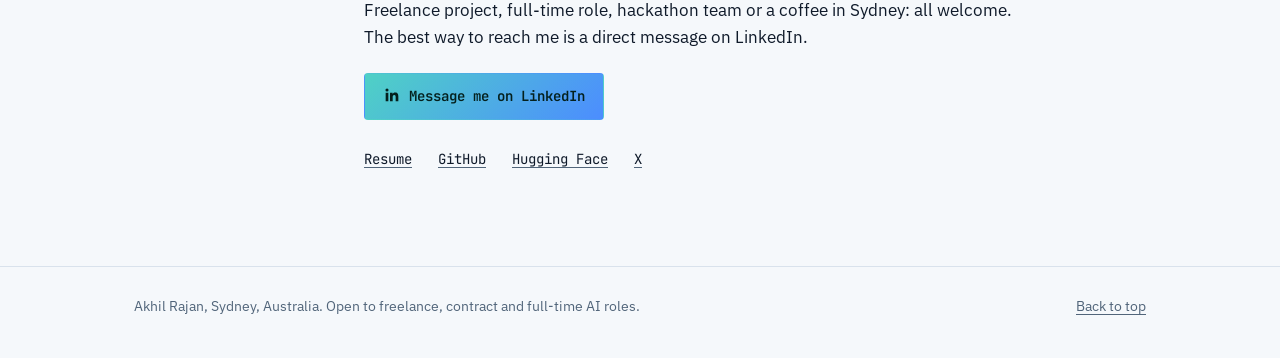
==== commit 0412c18b: "Add a CraftLens project page with its pitch deck - work/craftlens/: a 12-slide pitch deck for salons" ====
--- a/index.html
+++ b/index.html
@@ -664,6 +664,15 @@
               <p class="links"><a href="https://github.com/akhil4rajan/supportpilot-ai">View the code on GitHub</a> · <a href="work/supportpilot-ai/#demo">Demo video (95 s)</a> · <a href="assets/SupportPilot-AI-Pitch-Deck.pdf">Pitch deck (PDF)</a> · <a href="work/supportpilot-ai/SupportPilot-AI-Technical-Deck.pdf">Technical deck (PDF)</a></p>
             </article>
 
+            <article class="project" id="craftlens">
+              <h3><a href="work/craftlens/">CraftLens</a> <span class="new">In development</span></h3>
+              <p class="tag">On-device AI coach for hands-on crafts. Skill one: Haircut Coach.</p>
+              <p>An iPhone on a tripod watches a trainee barber's hands while the Mac measures the cutting angle live and talks them through the cut step by step, then reviews each step and tracks progress across cuts. Everything runs on Apple Intelligence on the Mac and iPhone, with no cloud calls. New skills are added as recipes, not new code.</p>
+              <ul class="stack" aria-label="Technologies"><li>Swift</li><li>Foundation Models</li><li>Vision</li><li>Speech</li><li>RealityKit</li></ul>
+              <p class="links"><a class="case" href="work/craftlens/">Pitch deck and how it works →</a></p>
+              <p class="links"><a href="work/craftlens/CraftLens-Pitch-Deck.pdf">Pitch deck (PDF)</a> · <a href="https://www.linkedin.com/in/akhilpeterrajan/">Code is private: message me to see it</a></p>
+            </article>
+
             <article class="project">
               <h3>AI4Human</h3>
               <p class="tag">Multi-agent wellness companion. In development.</p>
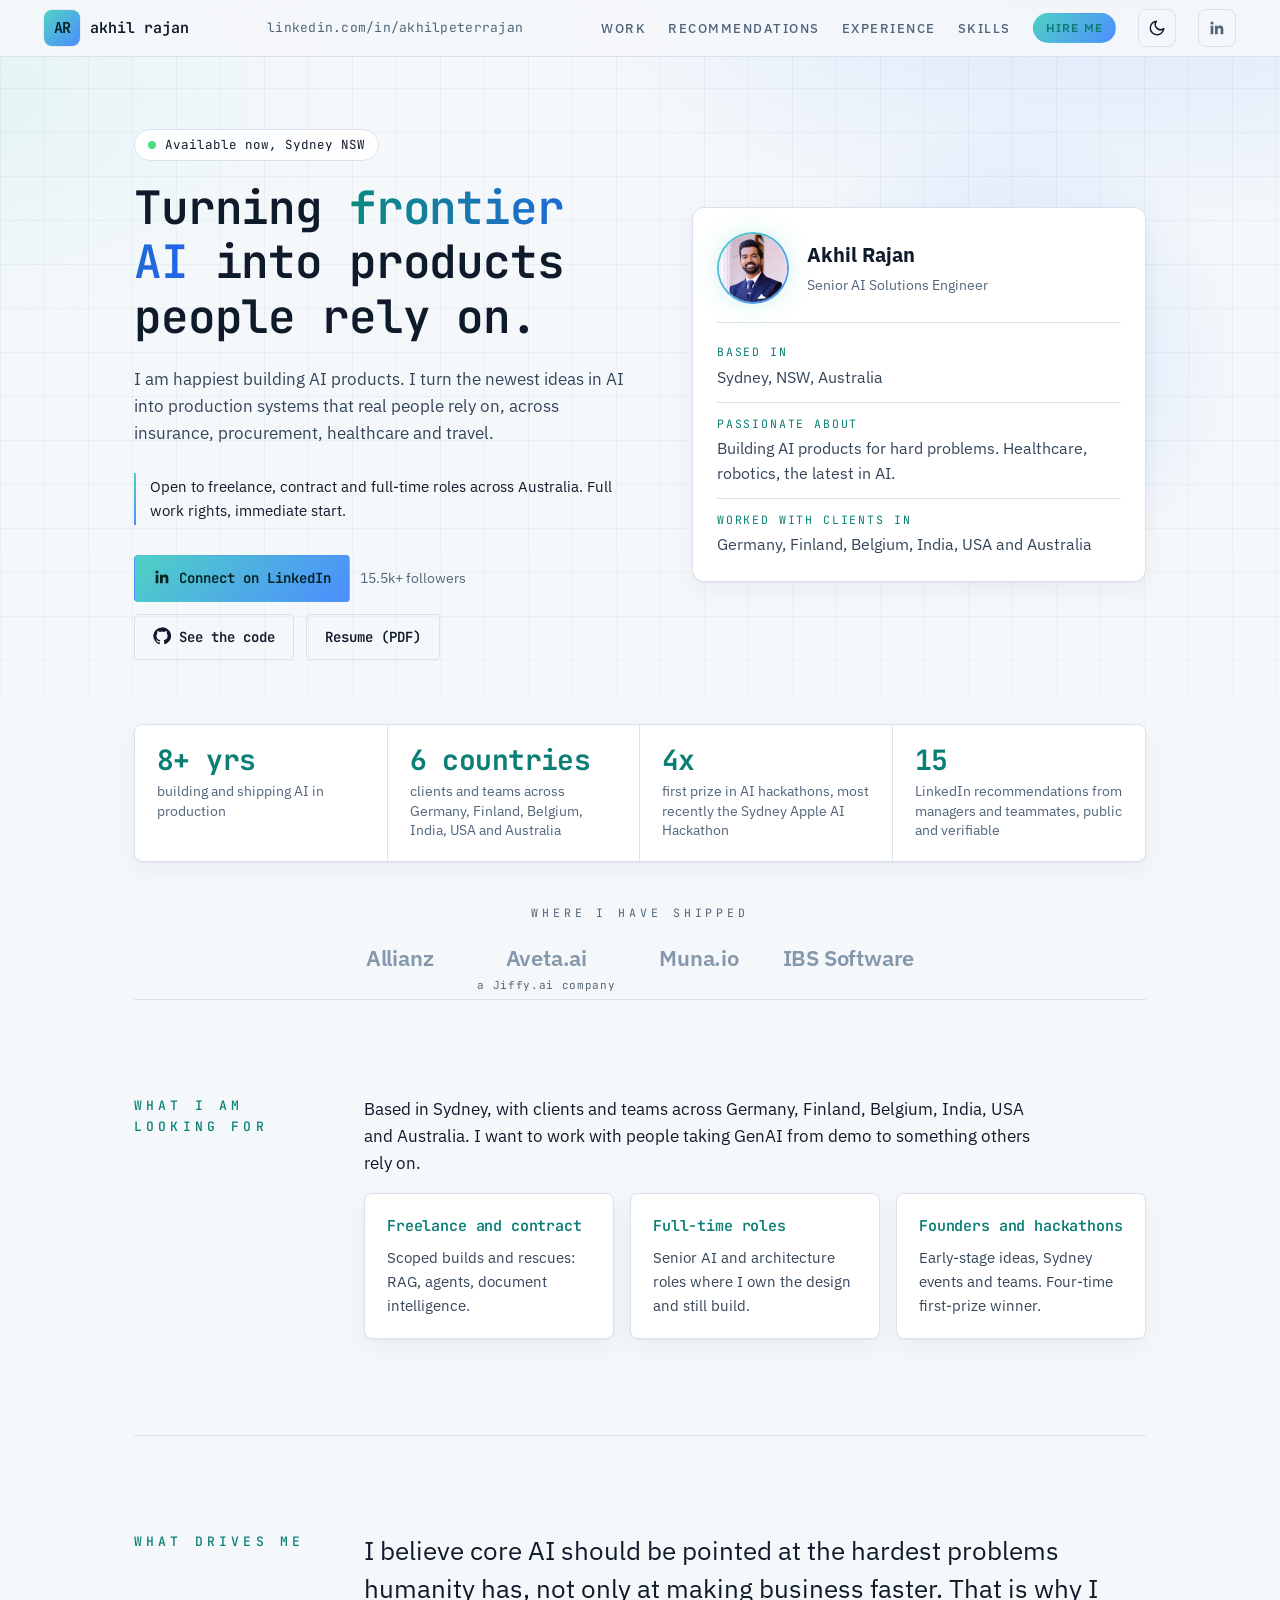
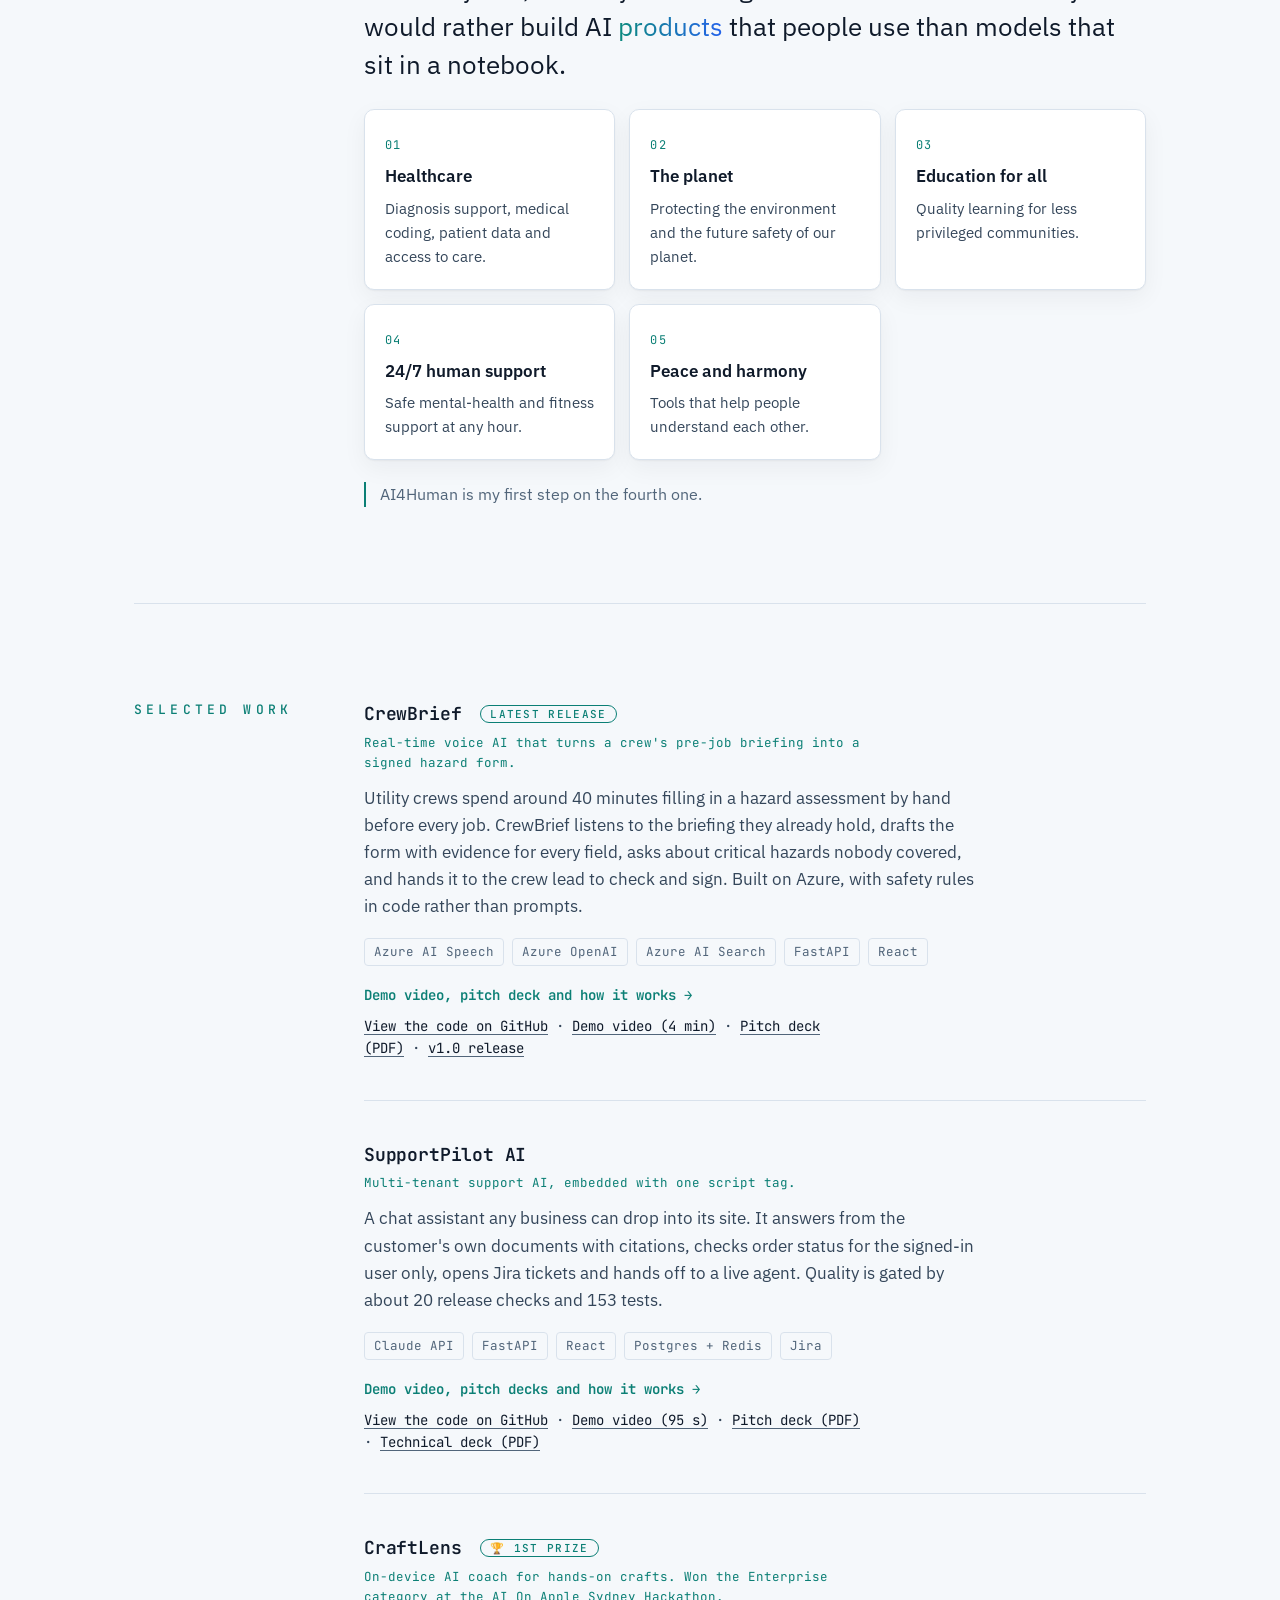
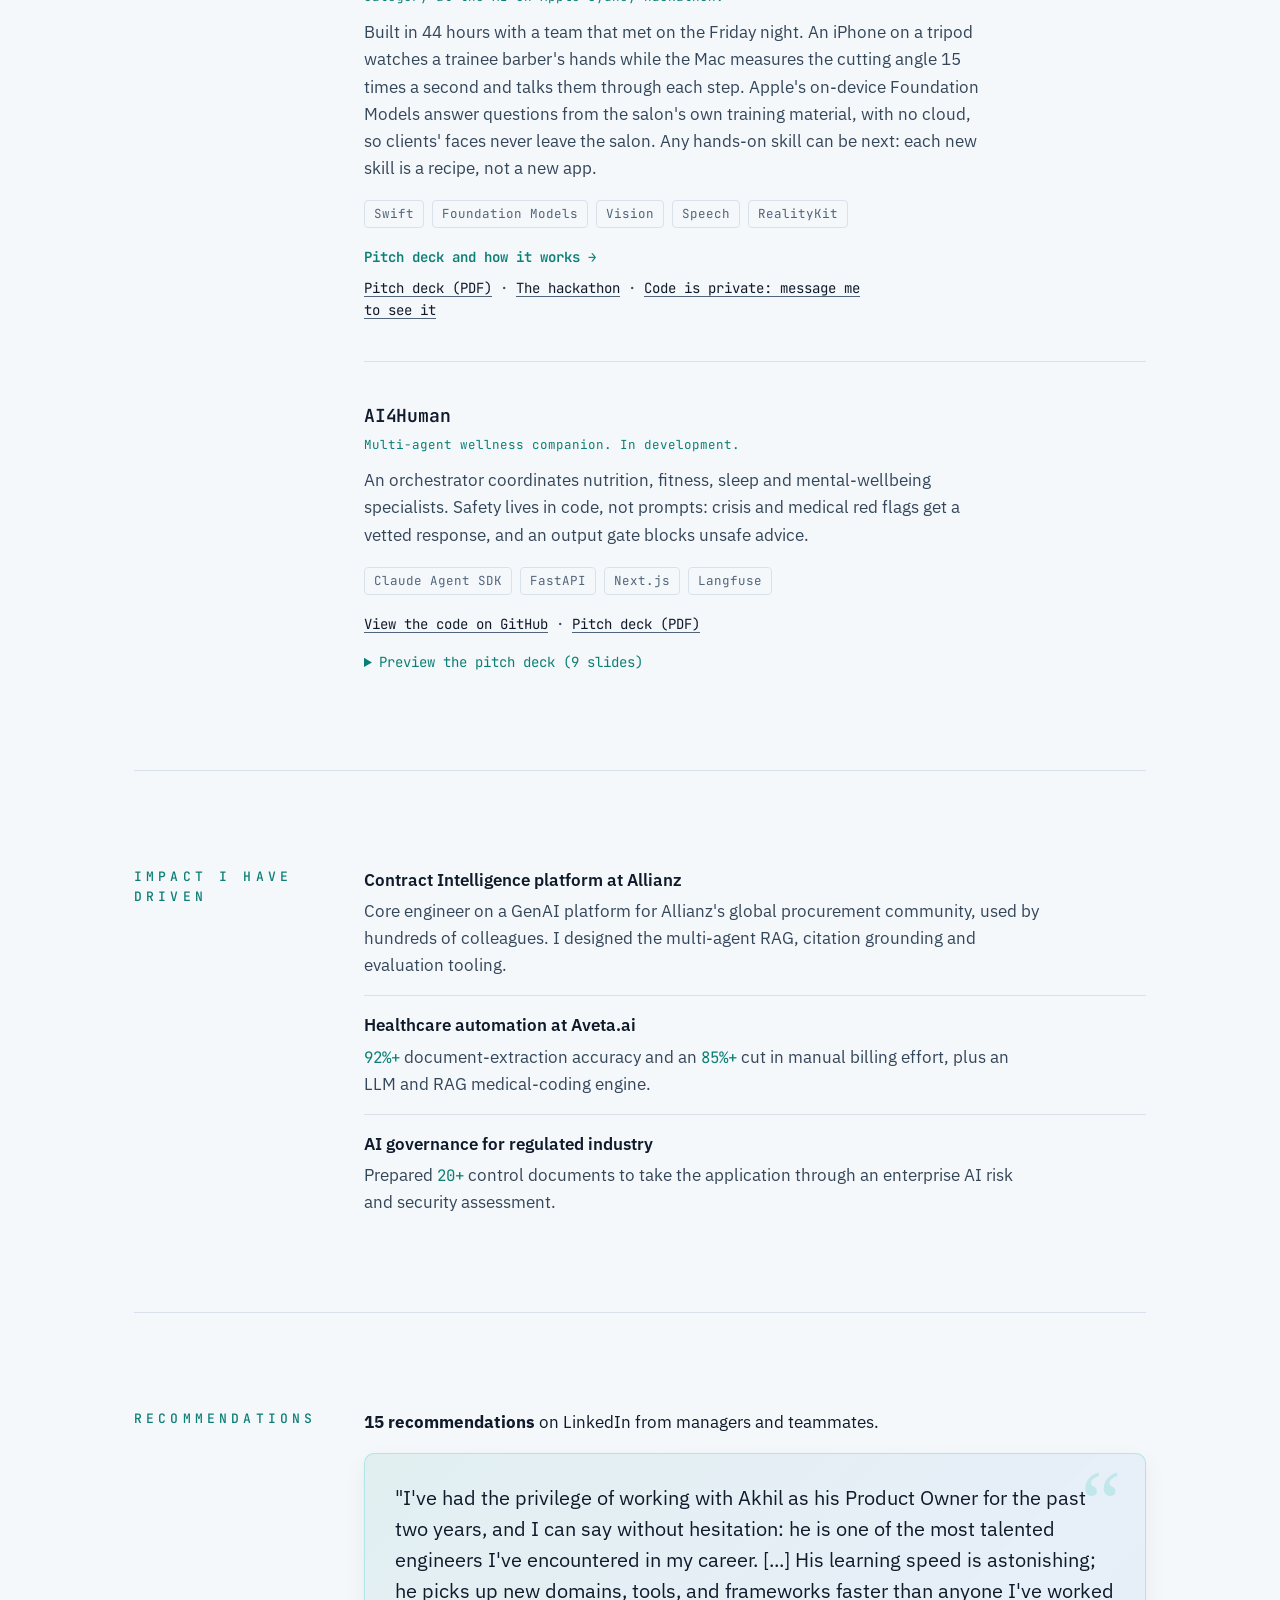
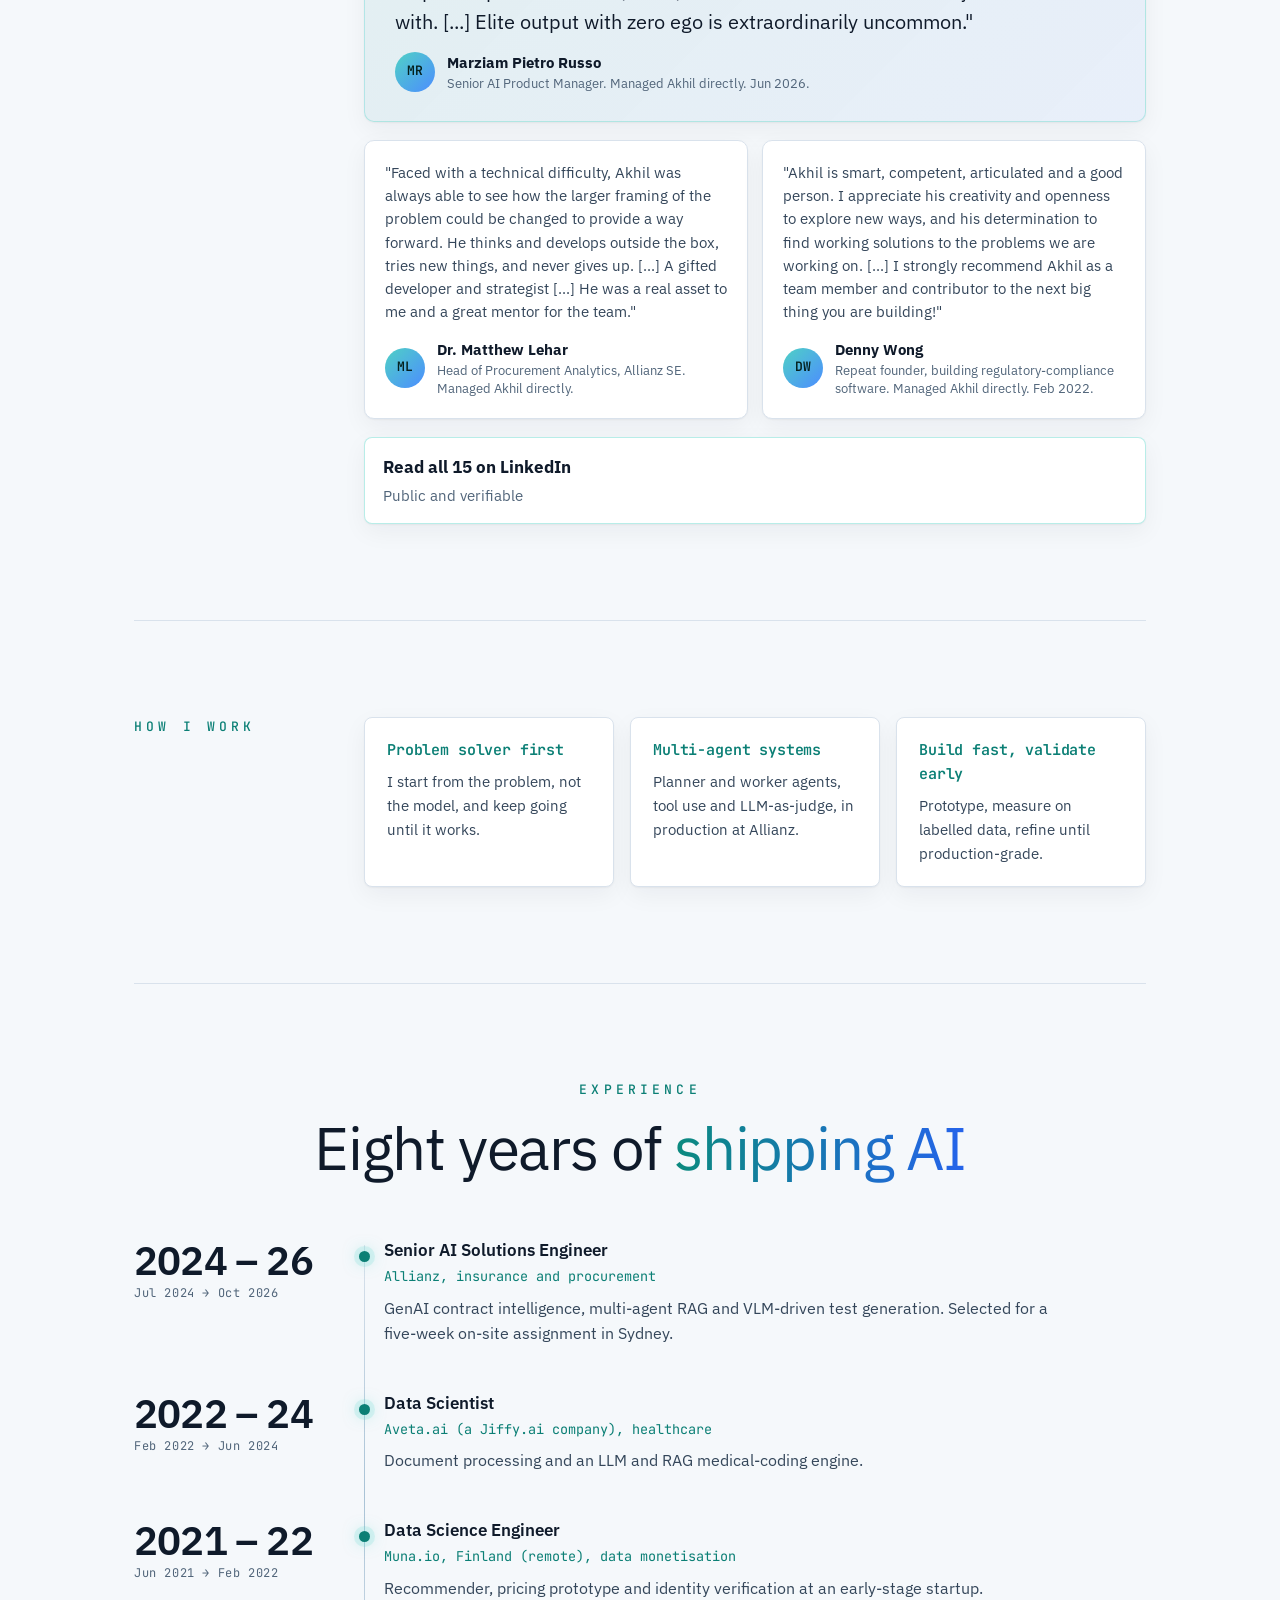
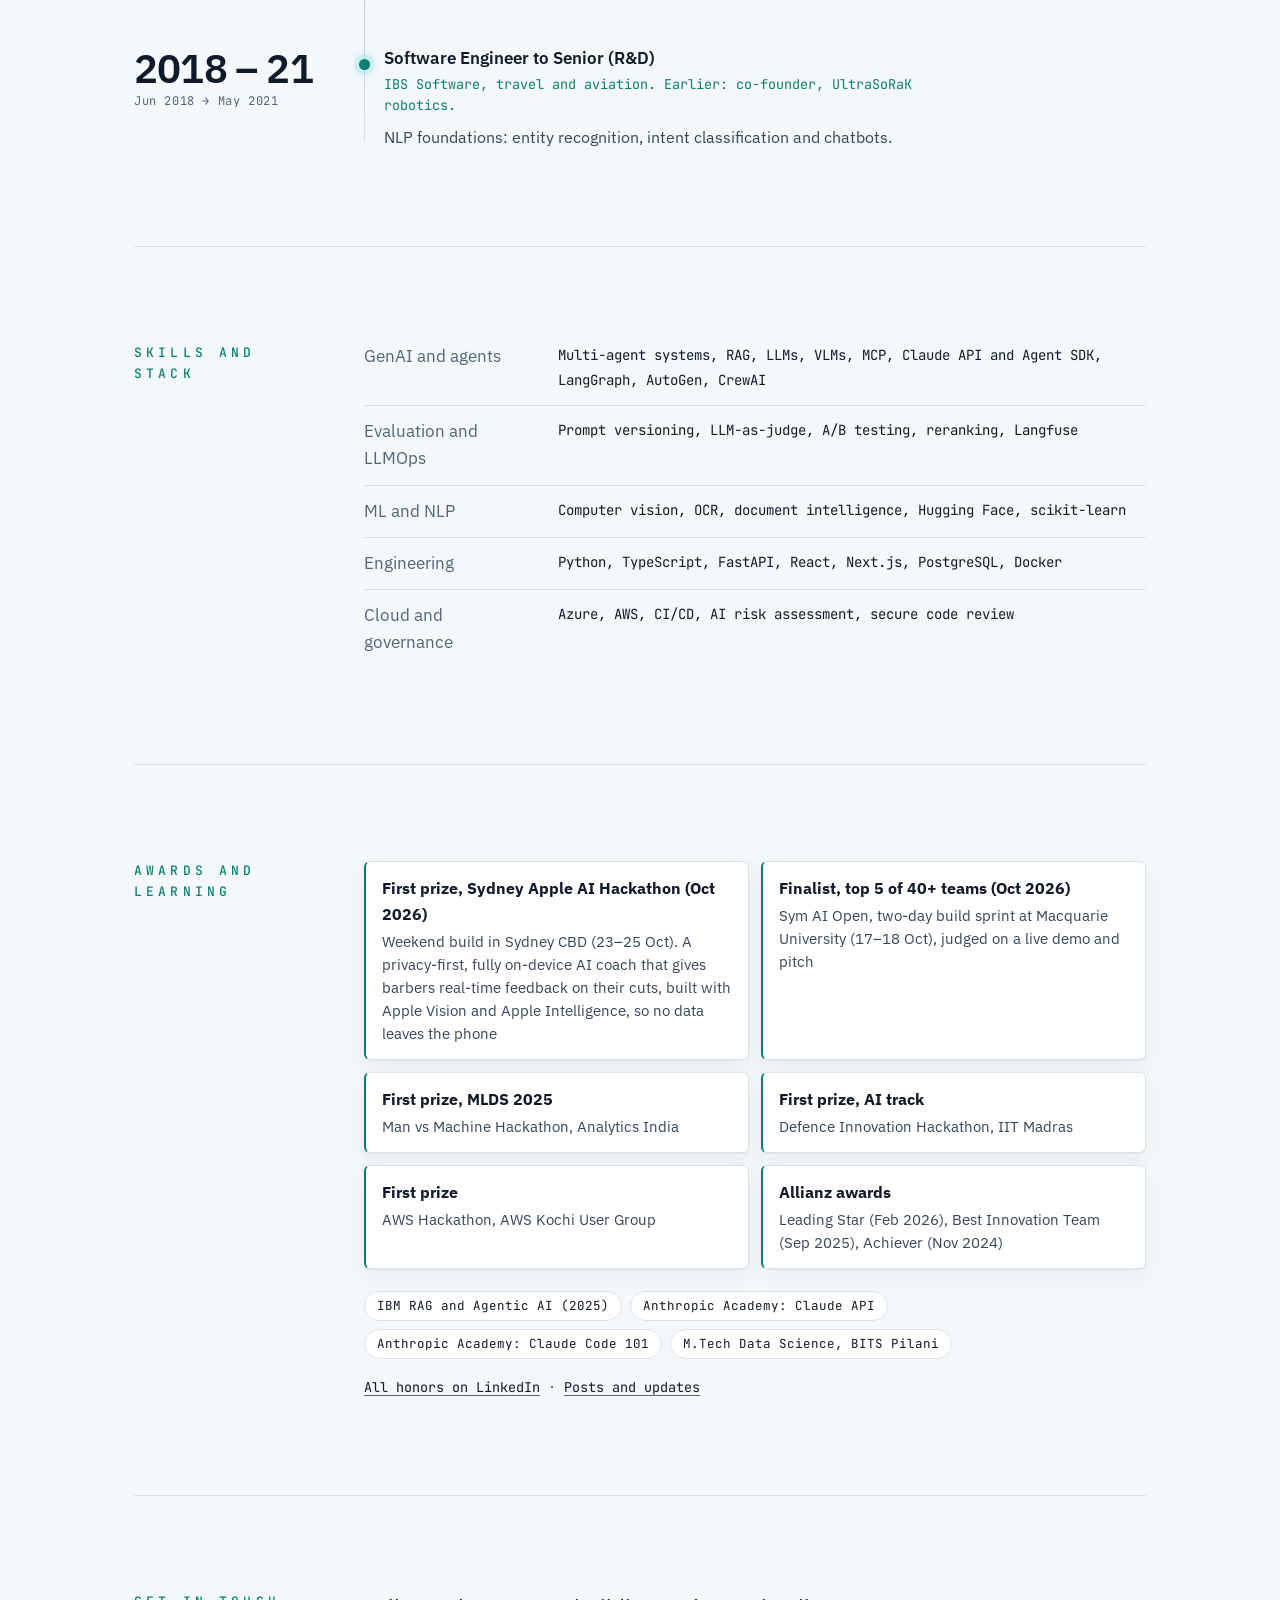
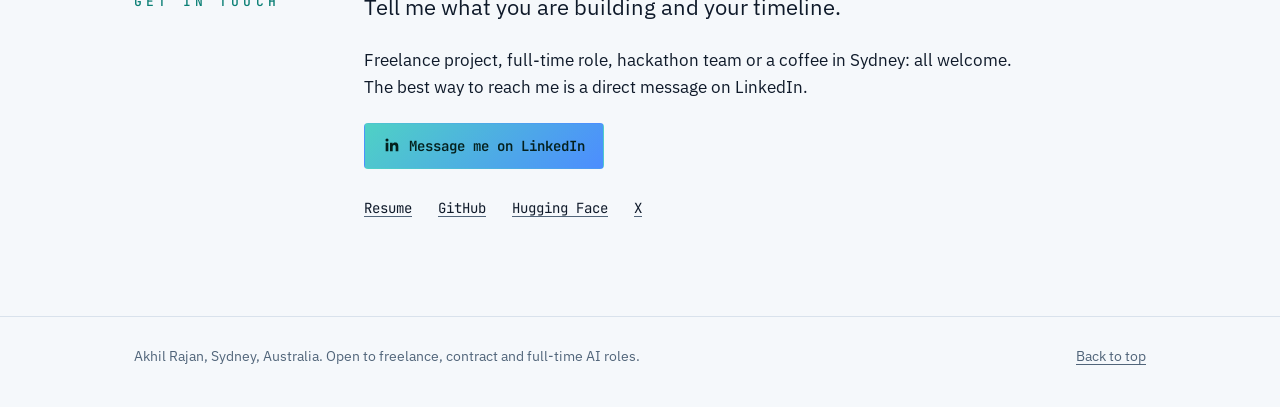
==== commit 092542eb: "Show the CraftLens hackathon win and skills beyond barbering - Mark CraftLens as the 1st prize winne" ====
--- a/index.html
+++ b/index.html
@@ -665,12 +665,12 @@
             </article>
 
             <article class="project" id="craftlens">
-              <h3><a href="work/craftlens/">CraftLens</a> <span class="new">In development</span></h3>
-              <p class="tag">On-device AI coach for hands-on crafts. Skill one: Haircut Coach.</p>
-              <p>An iPhone on a tripod watches a trainee barber's hands while the Mac measures the cutting angle live and talks them through the cut step by step, then reviews each step and tracks progress across cuts. Everything runs on Apple Intelligence on the Mac and iPhone, with no cloud calls. New skills are added as recipes, not new code.</p>
+              <h3><a href="work/craftlens/">CraftLens</a> <span class="new">🏆 1st prize</span></h3>
+              <p class="tag">On-device AI coach for hands-on crafts. Won the Enterprise category at the AI On Apple Sydney Hackathon.</p>
+              <p>Built in 44 hours with a team that met on the Friday night. An iPhone on a tripod watches a trainee barber's hands while the Mac measures the cutting angle 15 times a second and talks them through each step. Apple's on-device Foundation Models answer questions from the salon's own training material, with no cloud, so clients' faces never leave the salon. Any hands-on skill can be next: each new skill is a recipe, not a new app.</p>
               <ul class="stack" aria-label="Technologies"><li>Swift</li><li>Foundation Models</li><li>Vision</li><li>Speech</li><li>RealityKit</li></ul>
               <p class="links"><a class="case" href="work/craftlens/">Pitch deck and how it works →</a></p>
-              <p class="links"><a href="work/craftlens/CraftLens-Pitch-Deck.pdf">Pitch deck (PDF)</a> · <a href="https://www.linkedin.com/in/akhilpeterrajan/">Code is private: message me to see it</a></p>
+              <p class="links"><a href="work/craftlens/CraftLens-Pitch-Deck.pdf">Pitch deck (PDF)</a> · <a href="https://hackathonsaustralia.com.au/events/sydney-apple-ai-hackathon">The hackathon</a> · <a href="https://www.linkedin.com/in/akhilpeterrajan/">Code is private: message me to see it</a></p>
             </article>
 
             <article class="project">
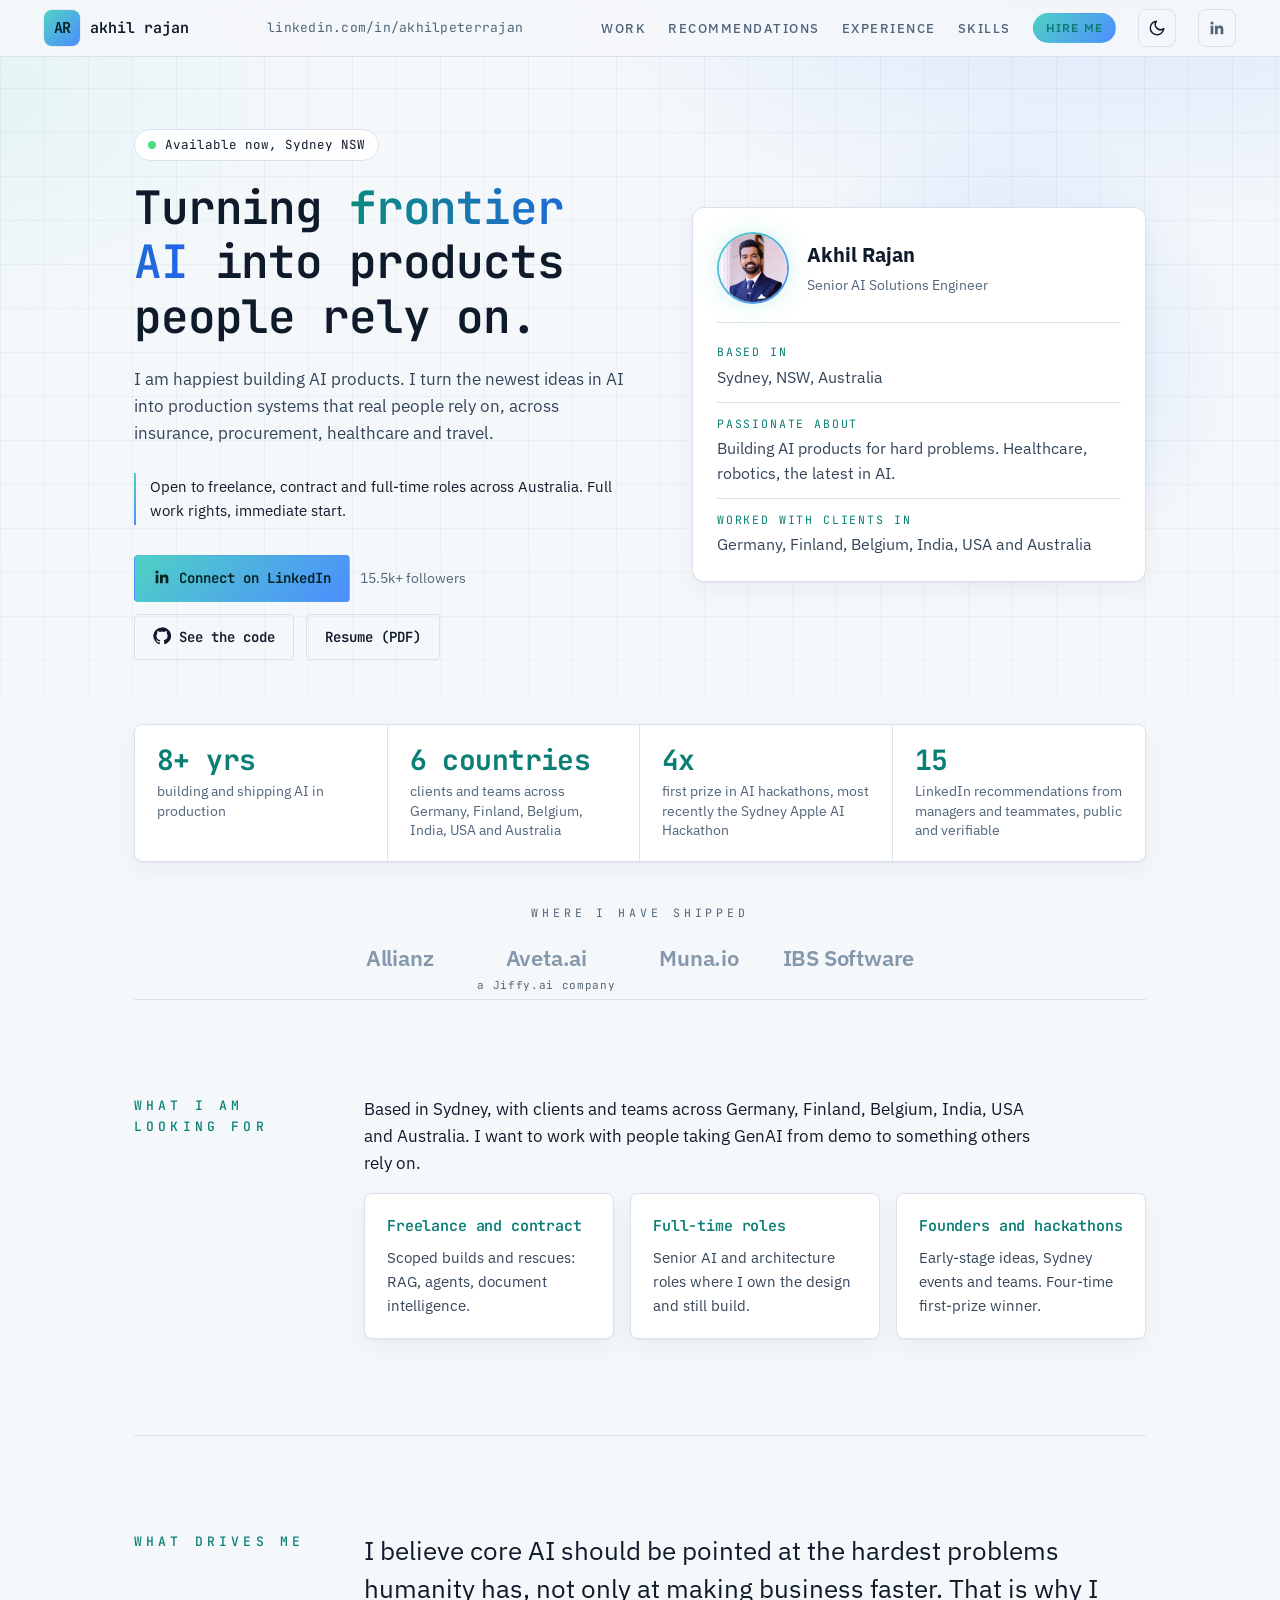
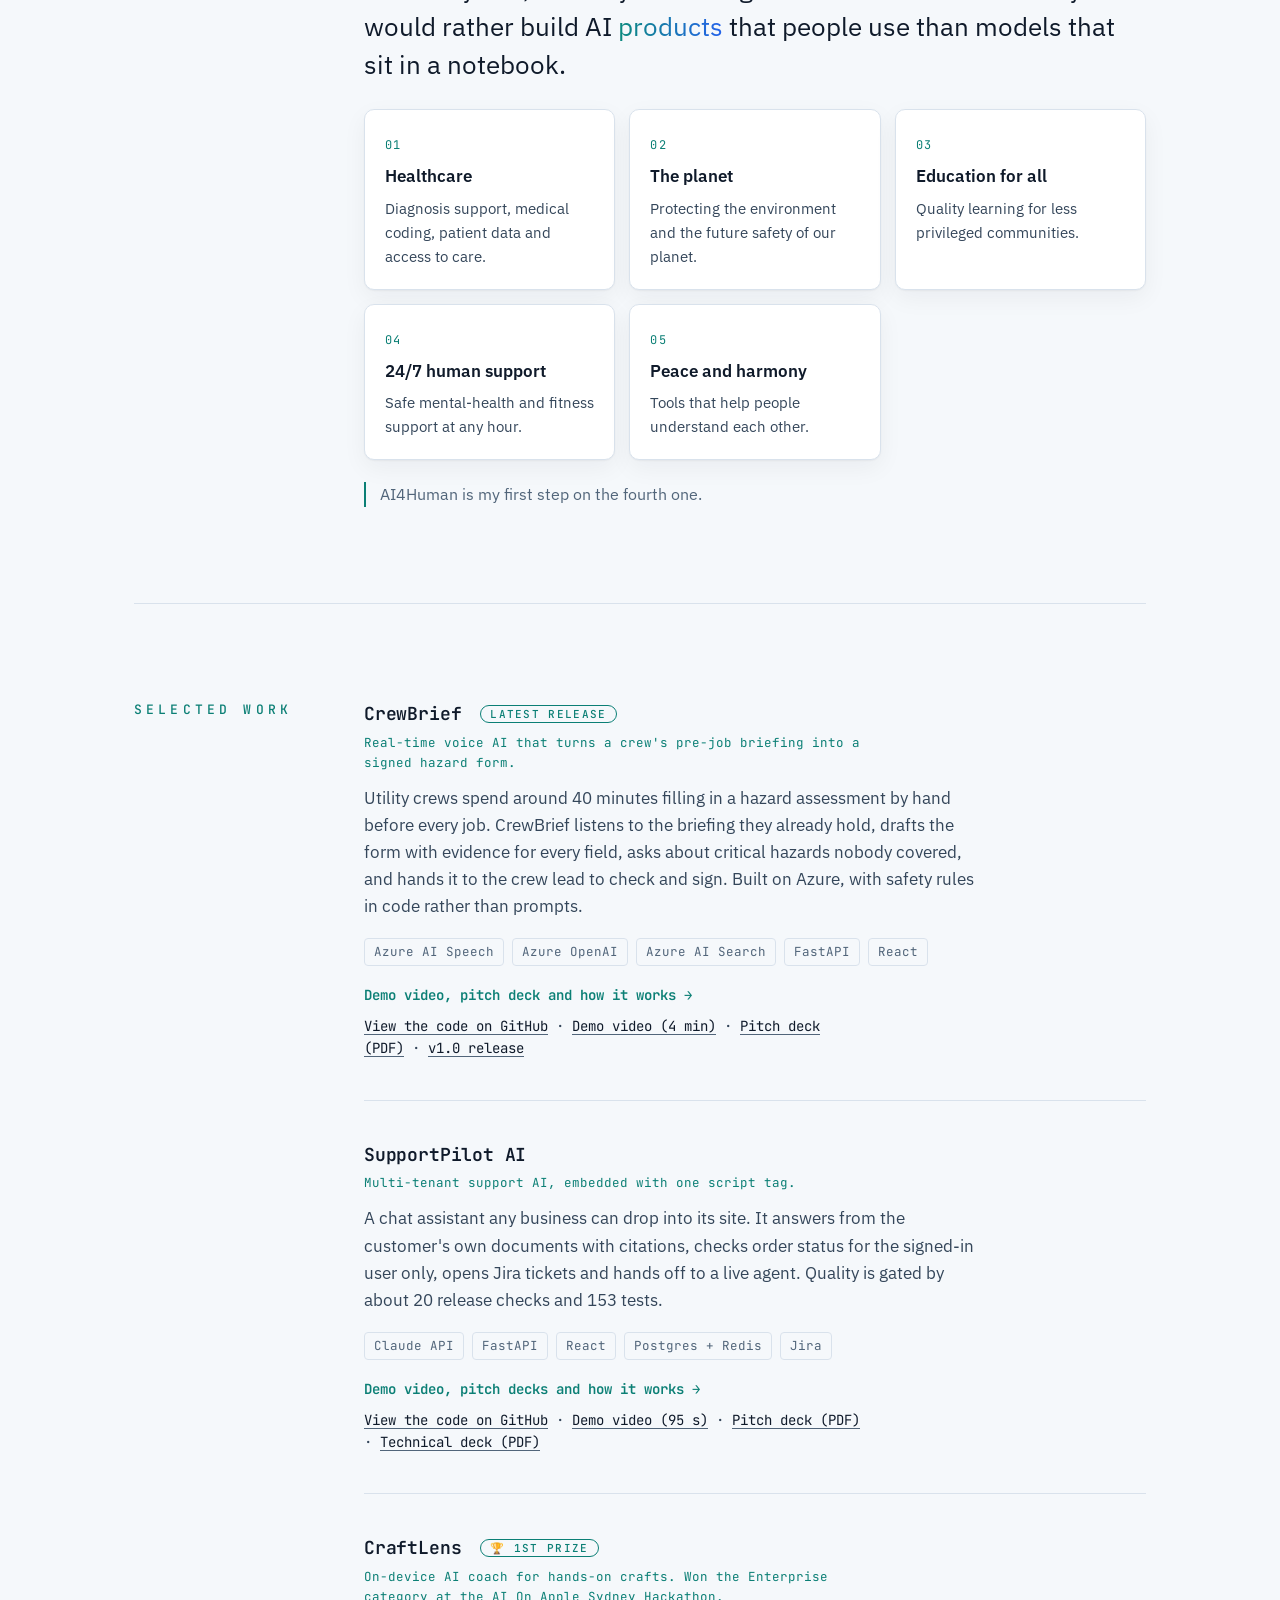
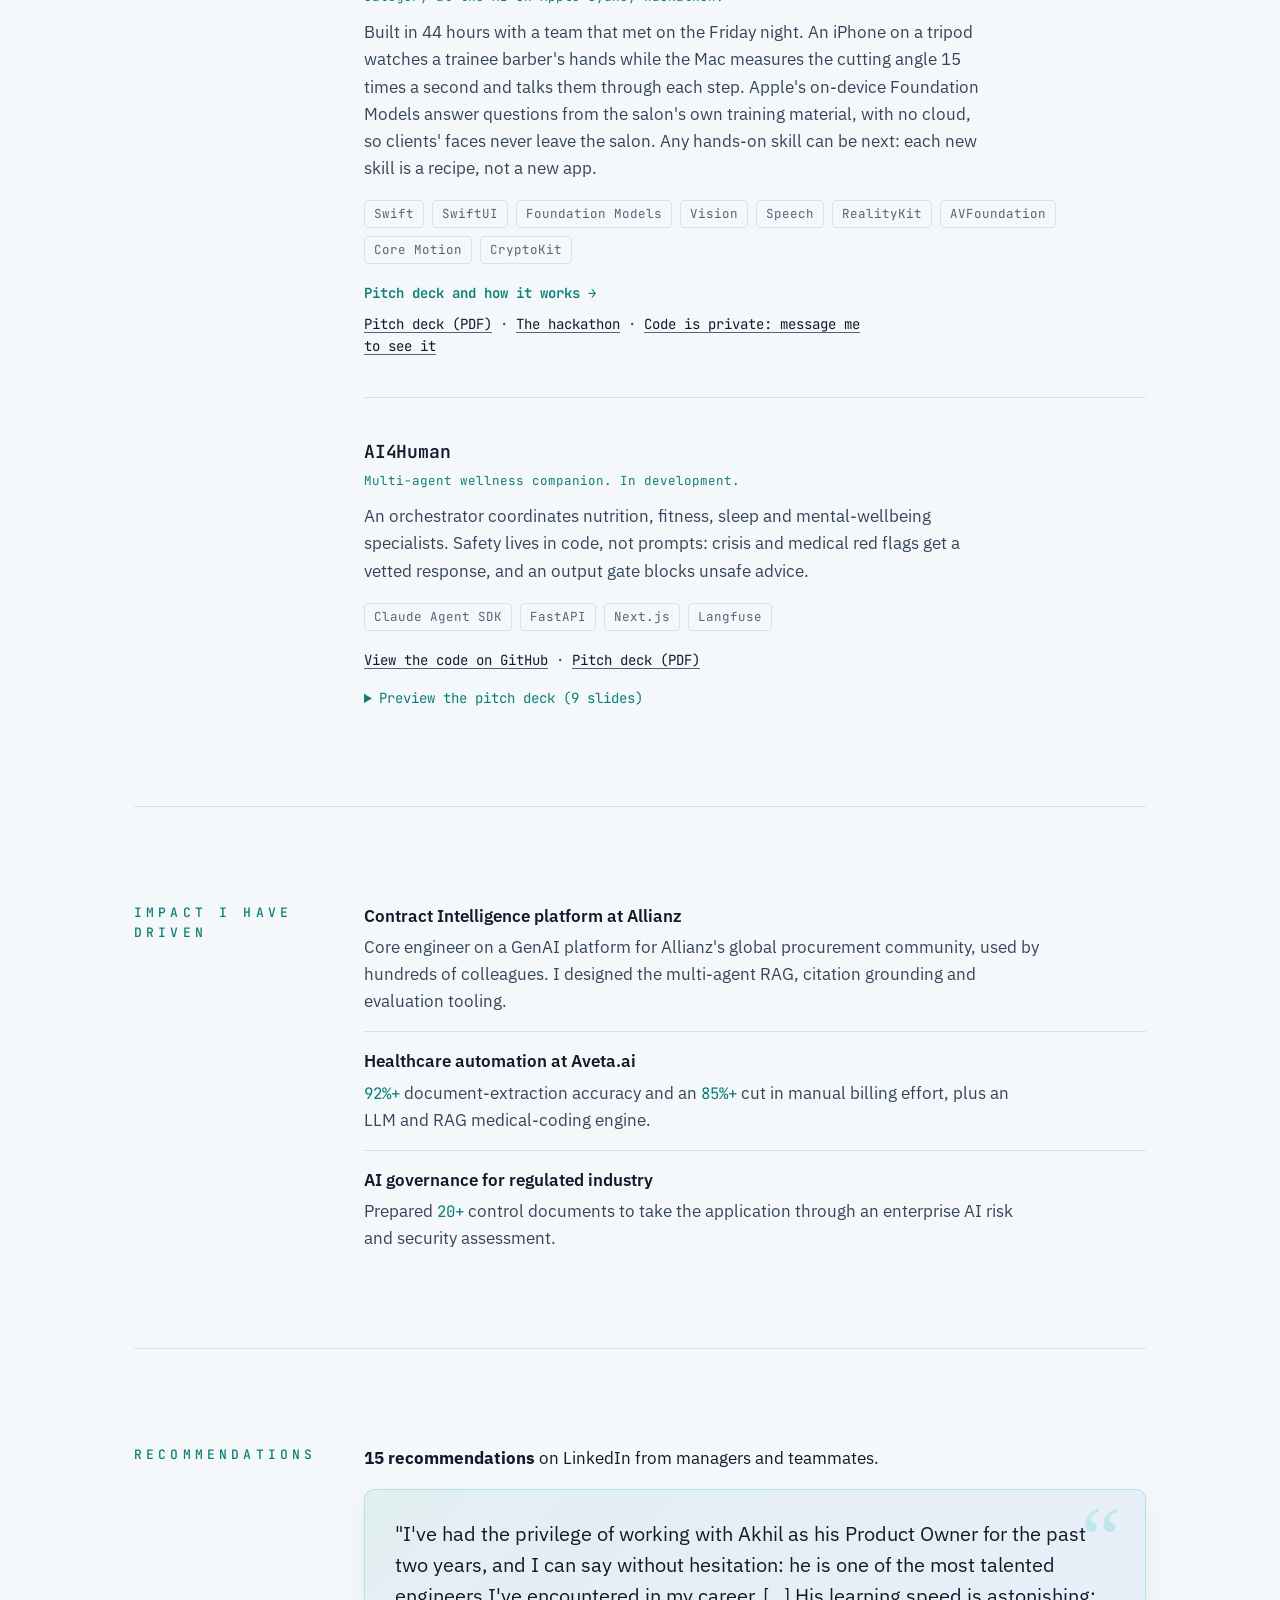
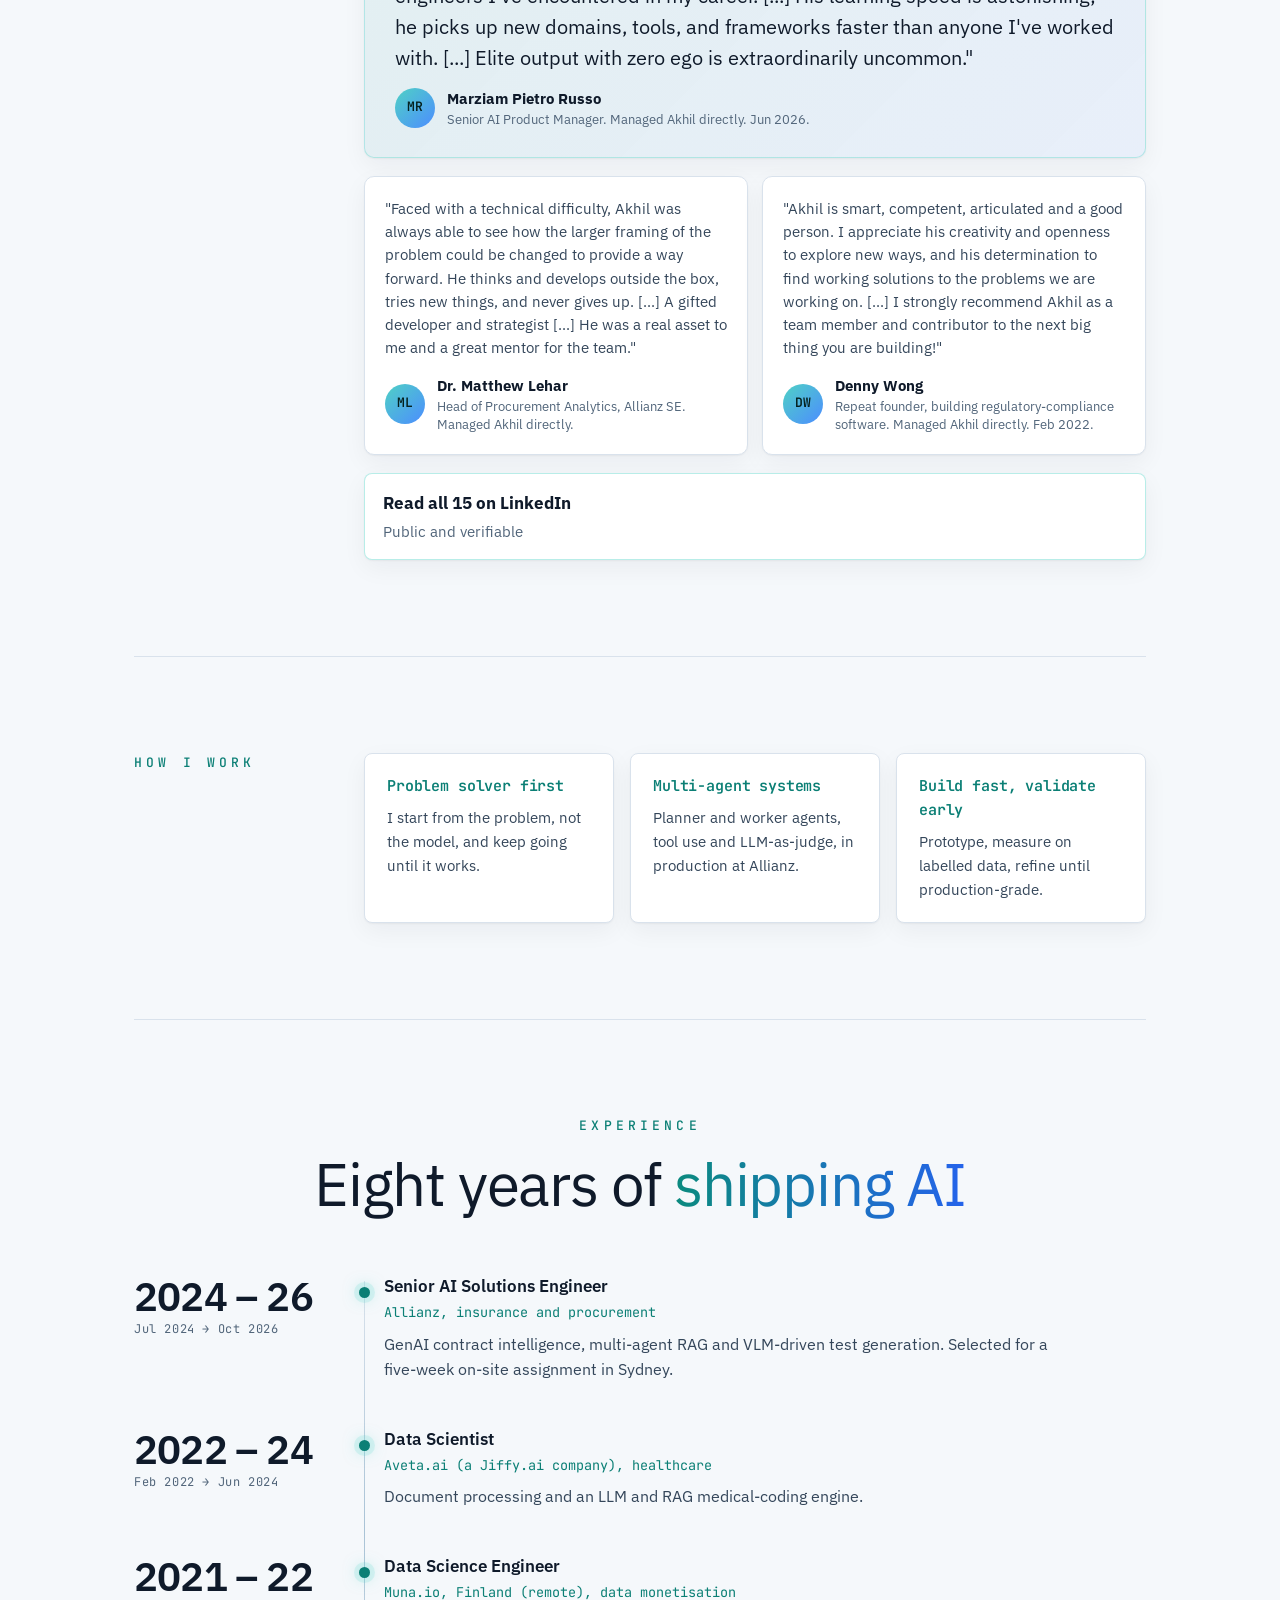
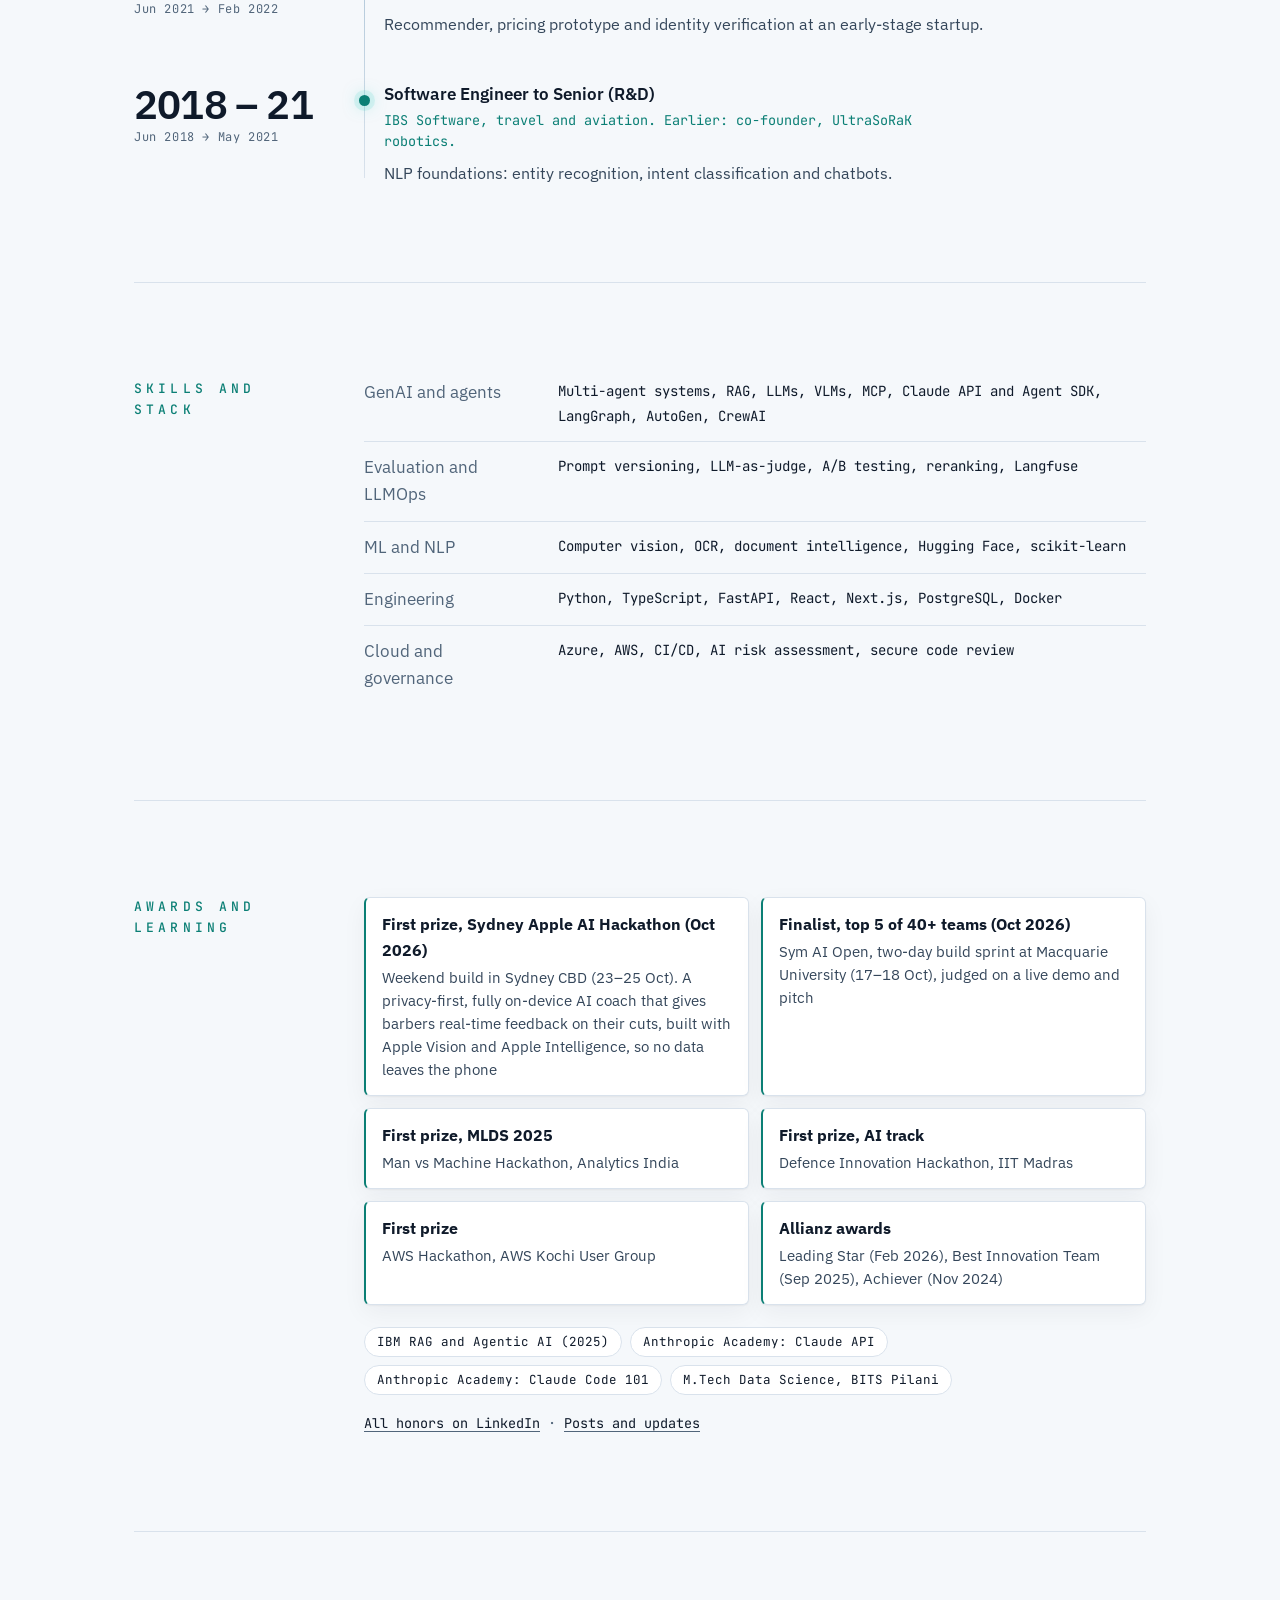
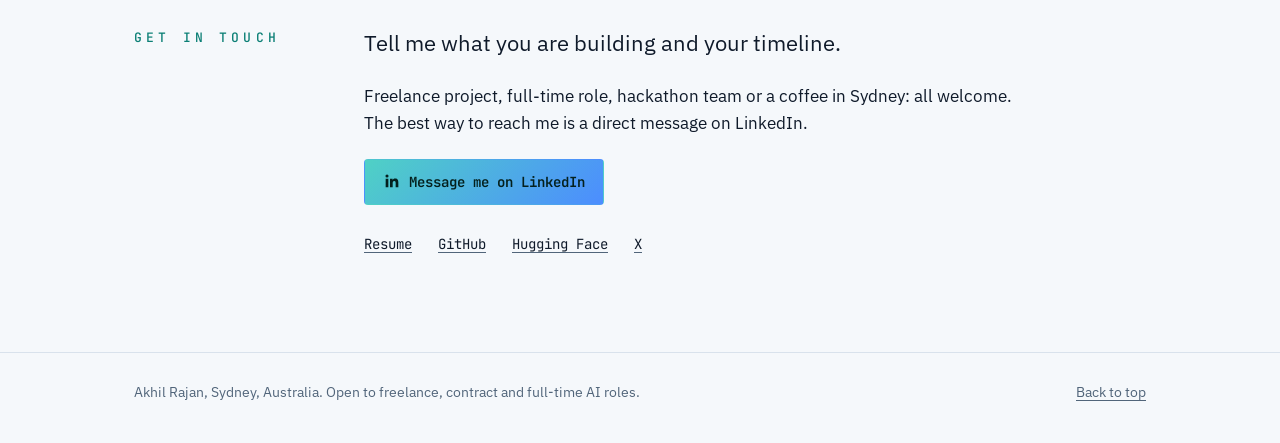
==== commit 56733280: "Drop the CraftLens status block and team names, list the frameworks - Remove the Status section from" ====
--- a/index.html
+++ b/index.html
@@ -668,7 +668,7 @@
               <h3><a href="work/craftlens/">CraftLens</a> <span class="new">🏆 1st prize</span></h3>
               <p class="tag">On-device AI coach for hands-on crafts. Won the Enterprise category at the AI On Apple Sydney Hackathon.</p>
               <p>Built in 44 hours with a team that met on the Friday night. An iPhone on a tripod watches a trainee barber's hands while the Mac measures the cutting angle 15 times a second and talks them through each step. Apple's on-device Foundation Models answer questions from the salon's own training material, with no cloud, so clients' faces never leave the salon. Any hands-on skill can be next: each new skill is a recipe, not a new app.</p>
-              <ul class="stack" aria-label="Technologies"><li>Swift</li><li>Foundation Models</li><li>Vision</li><li>Speech</li><li>RealityKit</li></ul>
+              <ul class="stack" aria-label="Technologies"><li>Swift</li><li>SwiftUI</li><li>Foundation Models</li><li>Vision</li><li>Speech</li><li>RealityKit</li><li>AVFoundation</li><li>Core Motion</li><li>CryptoKit</li></ul>
               <p class="links"><a class="case" href="work/craftlens/">Pitch deck and how it works →</a></p>
               <p class="links"><a href="work/craftlens/CraftLens-Pitch-Deck.pdf">Pitch deck (PDF)</a> · <a href="https://hackathonsaustralia.com.au/events/sydney-apple-ai-hackathon">The hackathon</a> · <a href="https://www.linkedin.com/in/akhilpeterrajan/">Code is private: message me to see it</a></p>
             </article>
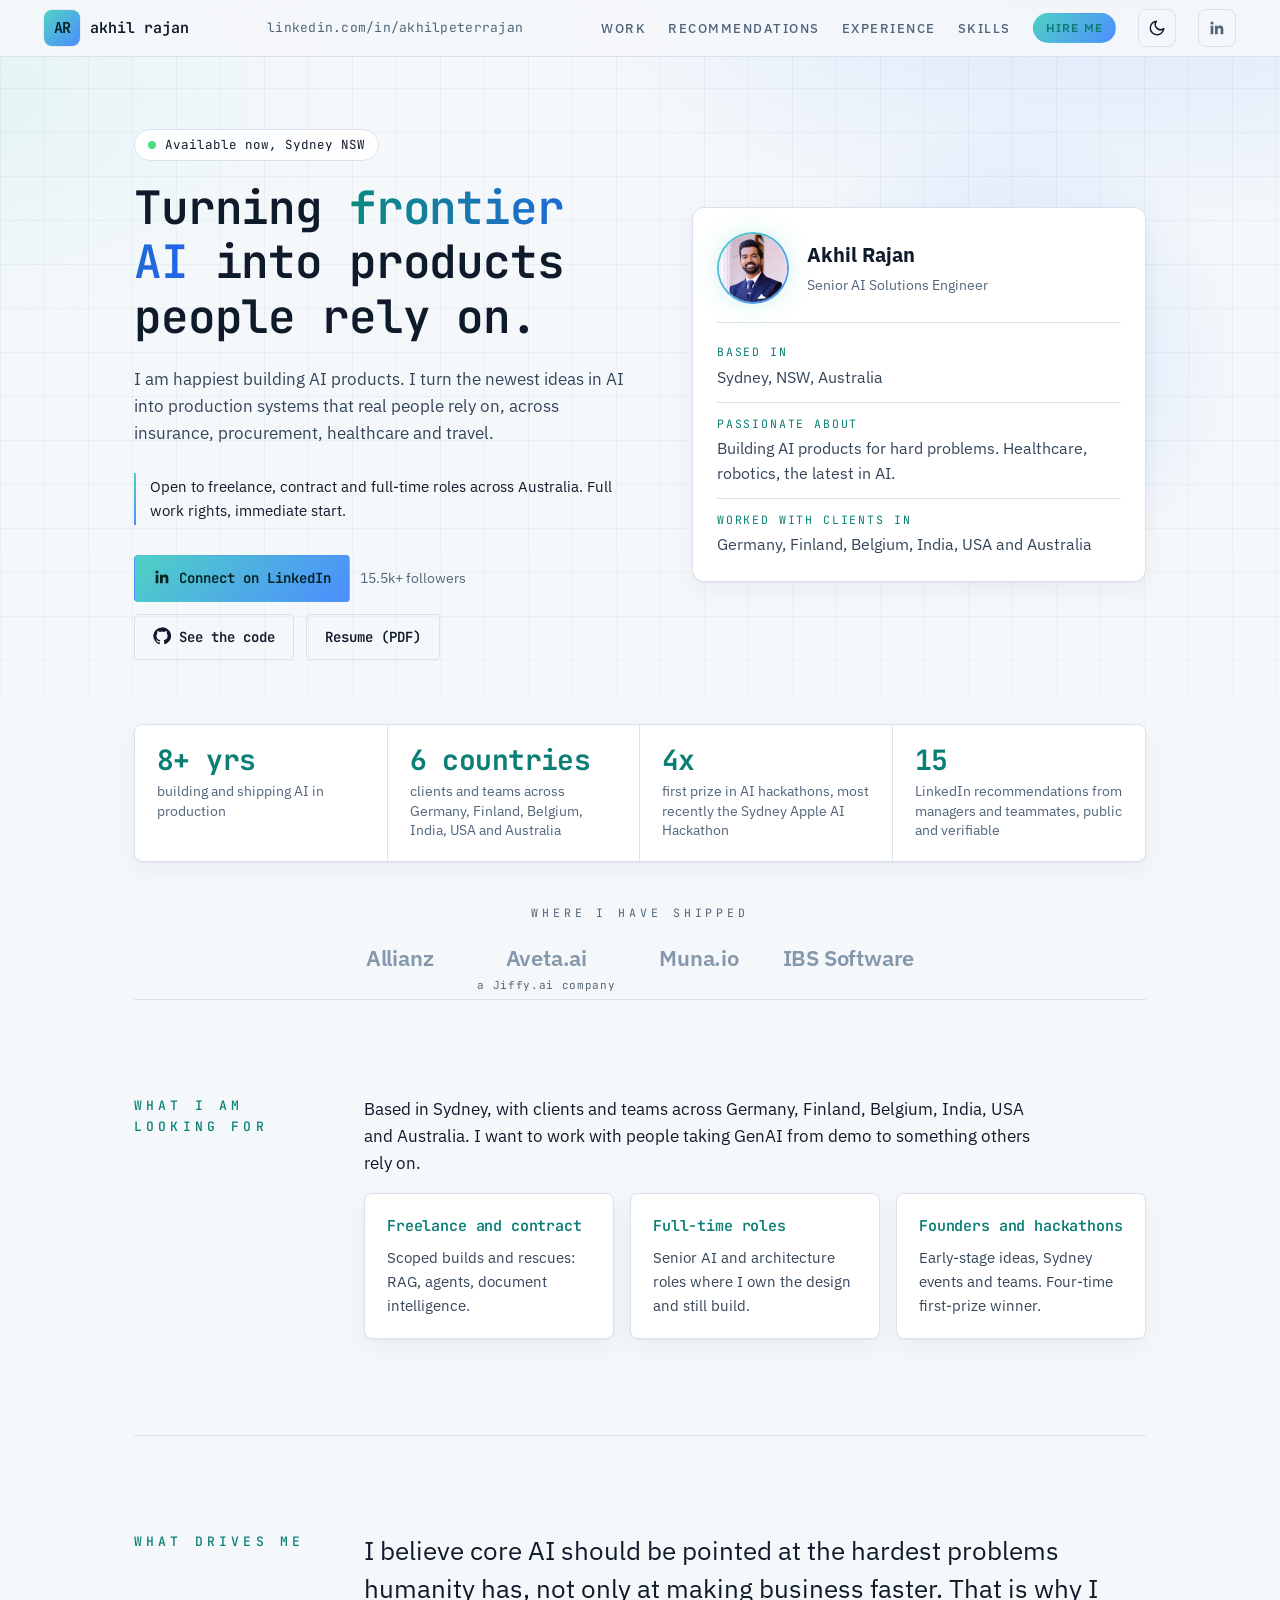
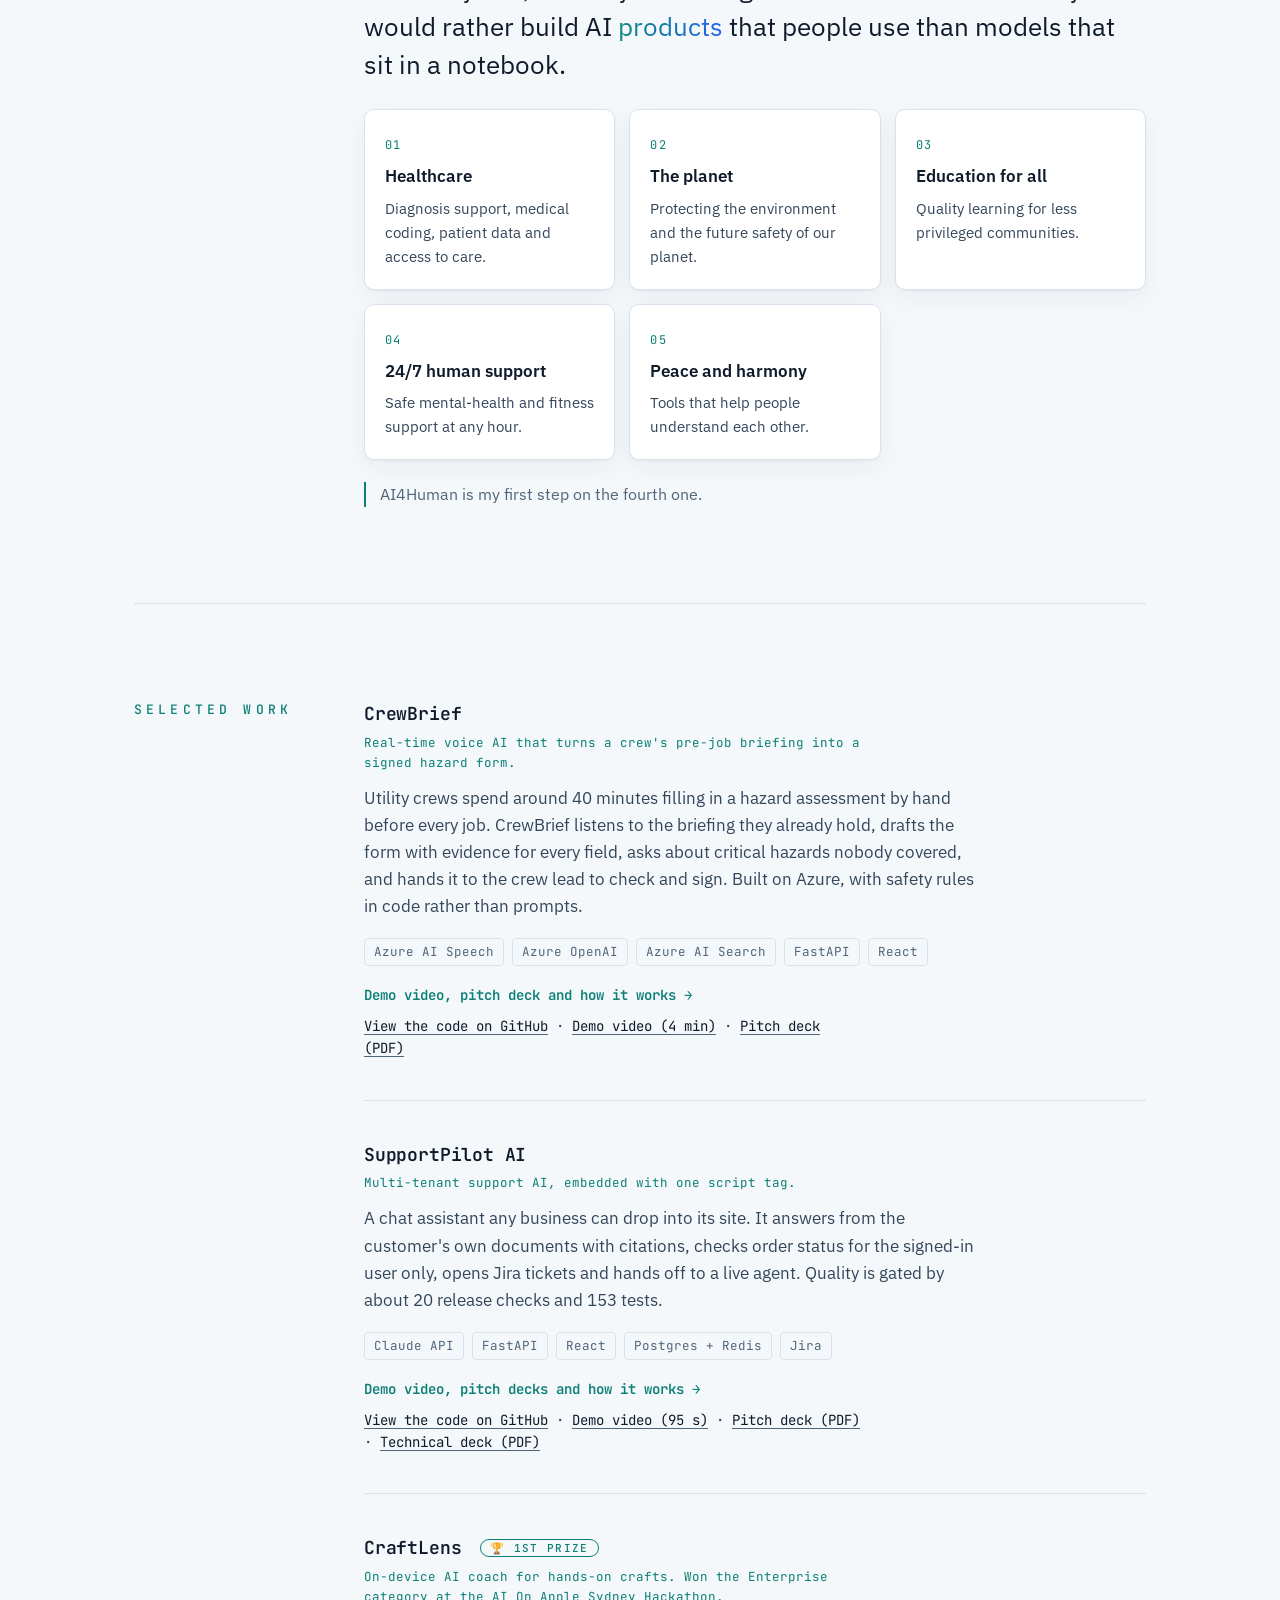
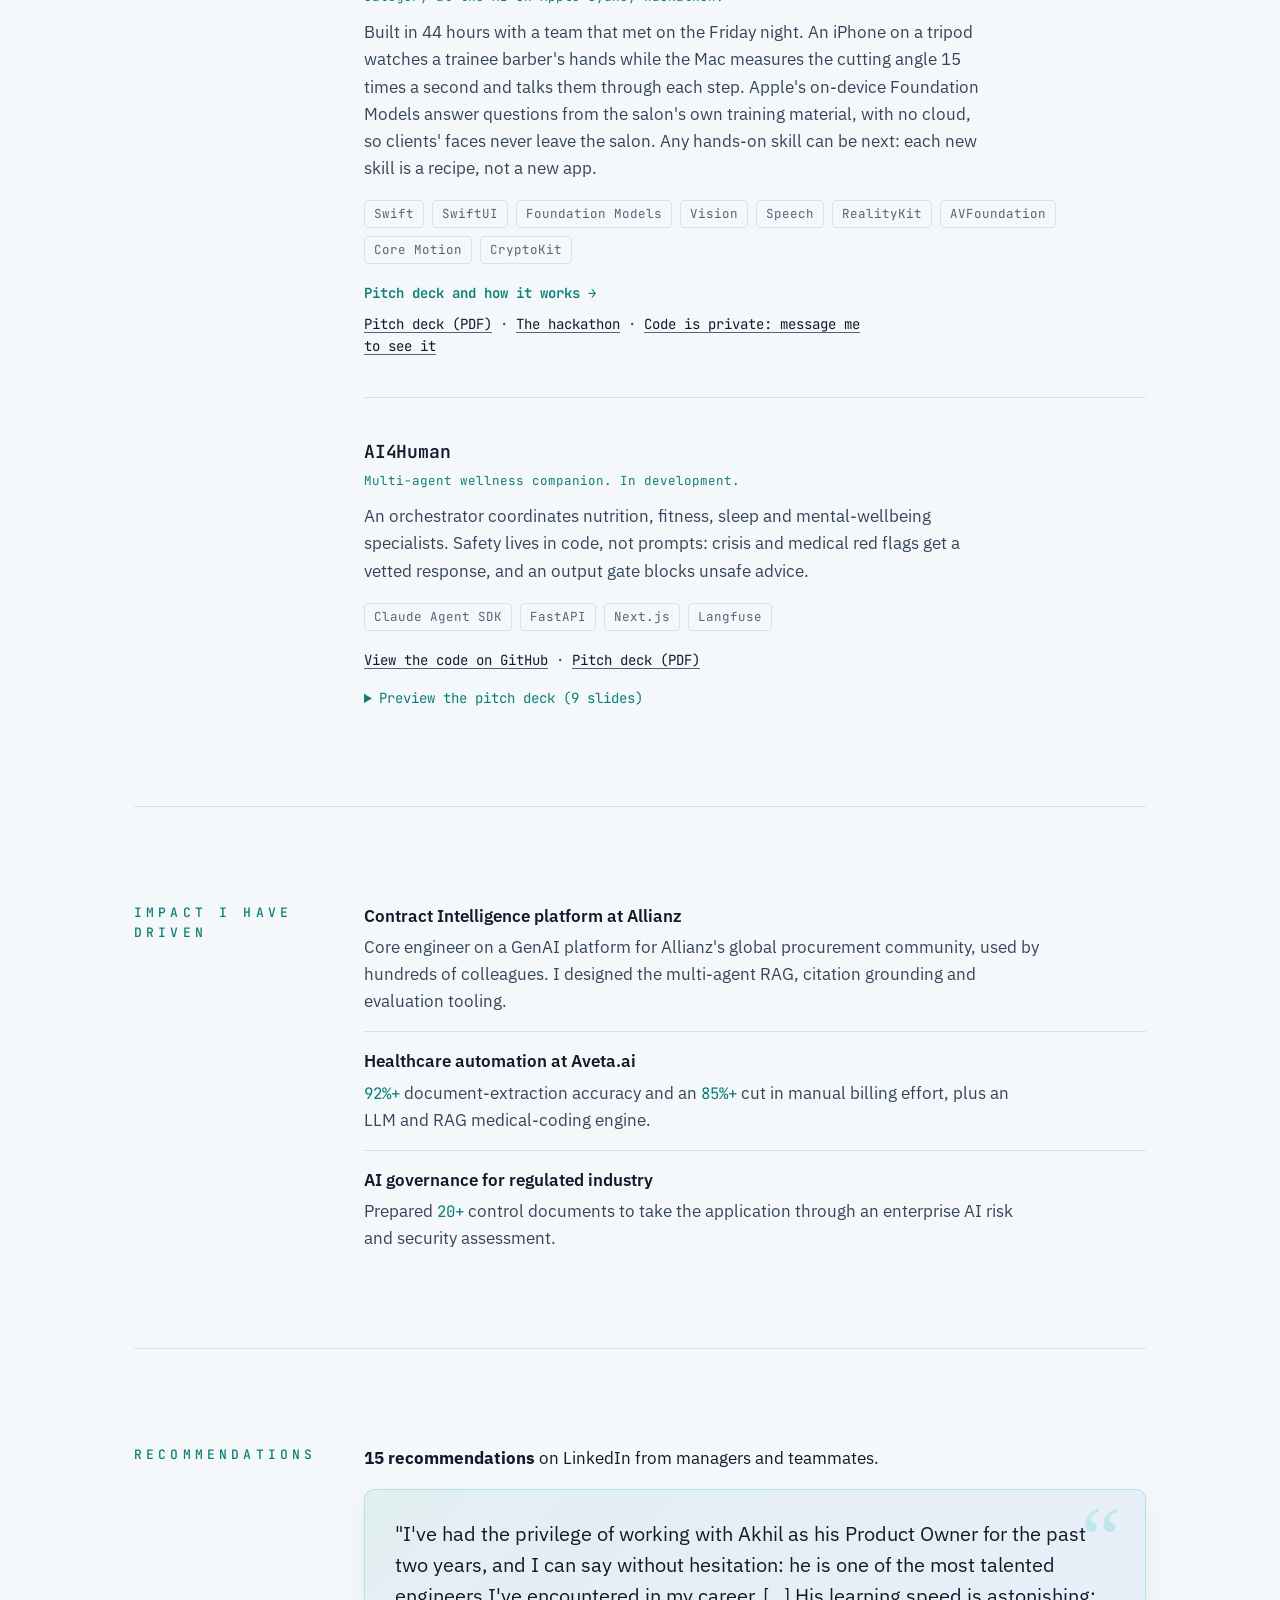
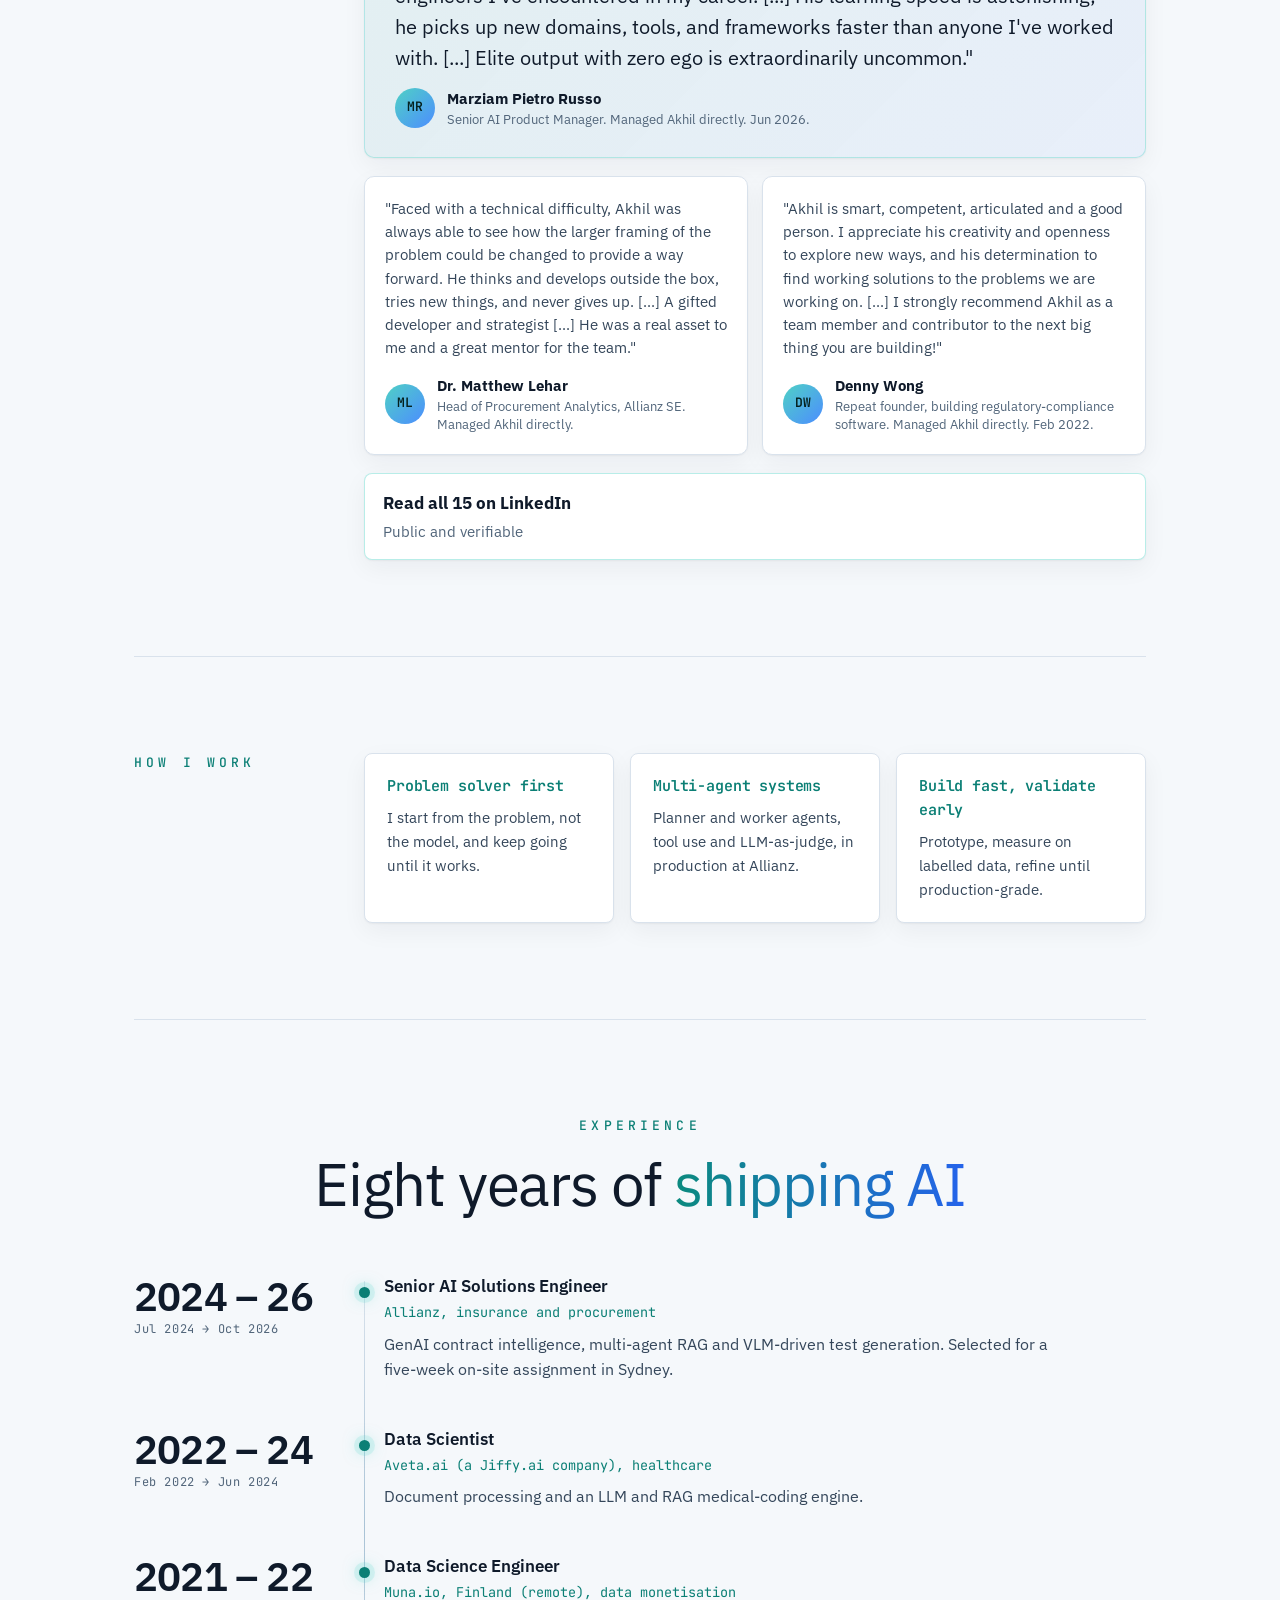
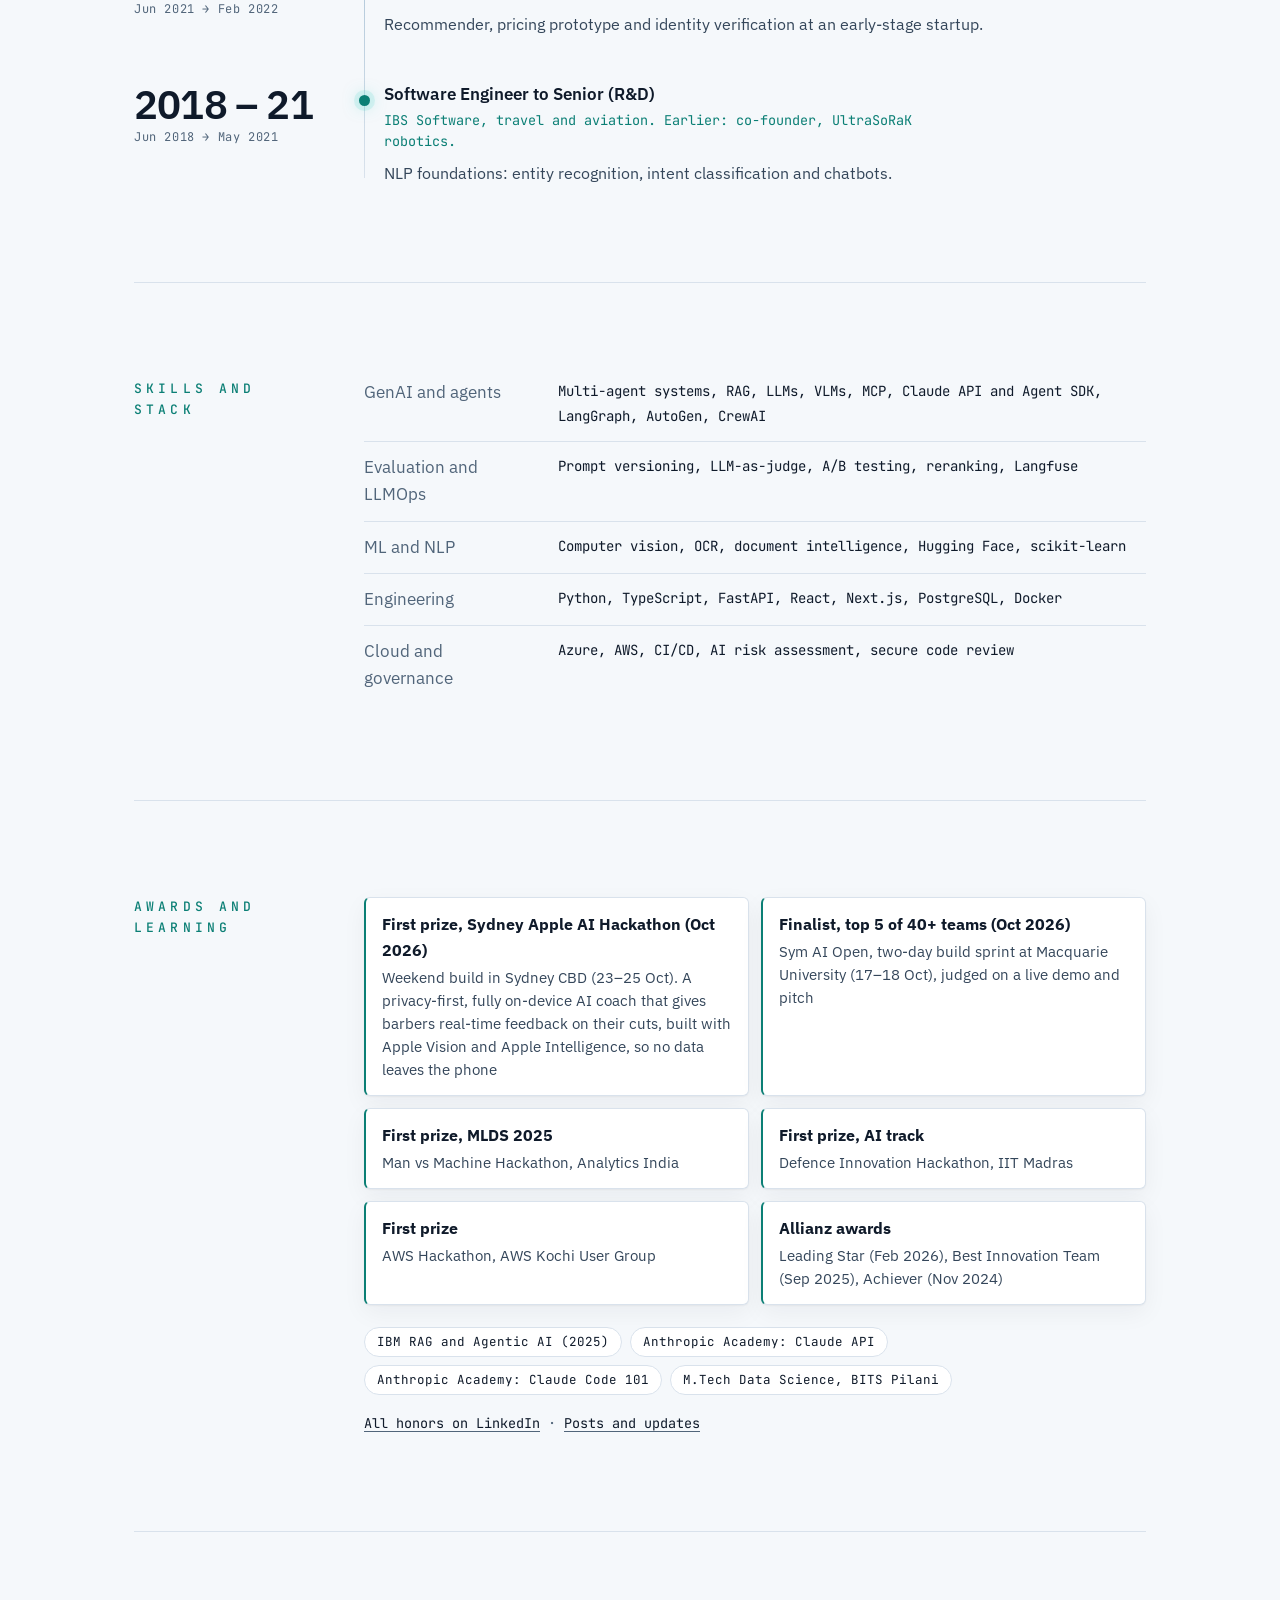
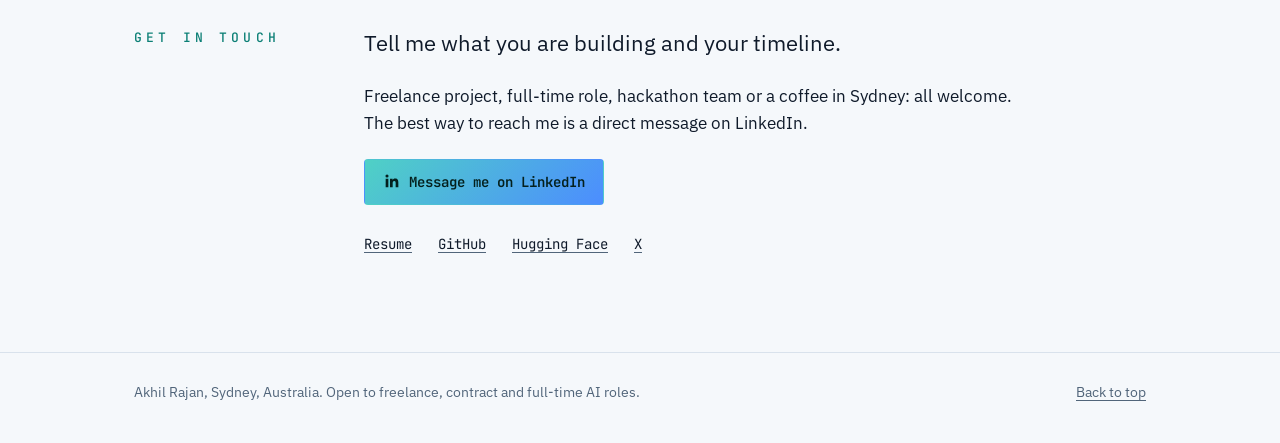
==== commit 5ac8913e: "Stop calling CrewBrief the latest release Remove the "Latest release" badge and the release links fr" ====
--- a/index.html
+++ b/index.html
@@ -647,12 +647,12 @@
           <h2 id="work-h">Selected work</h2>
           <div class="body">
             <article class="project" id="crewbrief">
-              <h3><a href="work/crewbrief/">CrewBrief</a> <span class="new">Latest release</span></h3>
+              <h3><a href="work/crewbrief/">CrewBrief</a></h3>
               <p class="tag">Real-time voice AI that turns a crew's pre-job briefing into a signed hazard form.</p>
               <p>Utility crews spend around 40 minutes filling in a hazard assessment by hand before every job. CrewBrief listens to the briefing they already hold, drafts the form with evidence for every field, asks about critical hazards nobody covered, and hands it to the crew lead to check and sign. Built on Azure, with safety rules in code rather than prompts.</p>
               <ul class="stack" aria-label="Technologies"><li>Azure AI Speech</li><li>Azure OpenAI</li><li>Azure AI Search</li><li>FastAPI</li><li>React</li></ul>
               <p class="links"><a class="case" href="work/crewbrief/">Demo video, pitch deck and how it works →</a></p>
-              <p class="links"><a href="https://github.com/akhil4rajan/crewbrief">View the code on GitHub</a> · <a href="work/crewbrief/#demo">Demo video (4 min)</a> · <a href="work/crewbrief/CrewBrief-Pitch-Deck.pdf">Pitch deck (PDF)</a> · <a href="https://github.com/akhil4rajan/crewbrief/releases/tag/v1.0-demo">v1.0 release</a></p>
+              <p class="links"><a href="https://github.com/akhil4rajan/crewbrief">View the code on GitHub</a> · <a href="work/crewbrief/#demo">Demo video (4 min)</a> · <a href="work/crewbrief/CrewBrief-Pitch-Deck.pdf">Pitch deck (PDF)</a></p>
             </article>
 
             <article class="project" id="supportpilot-ai">
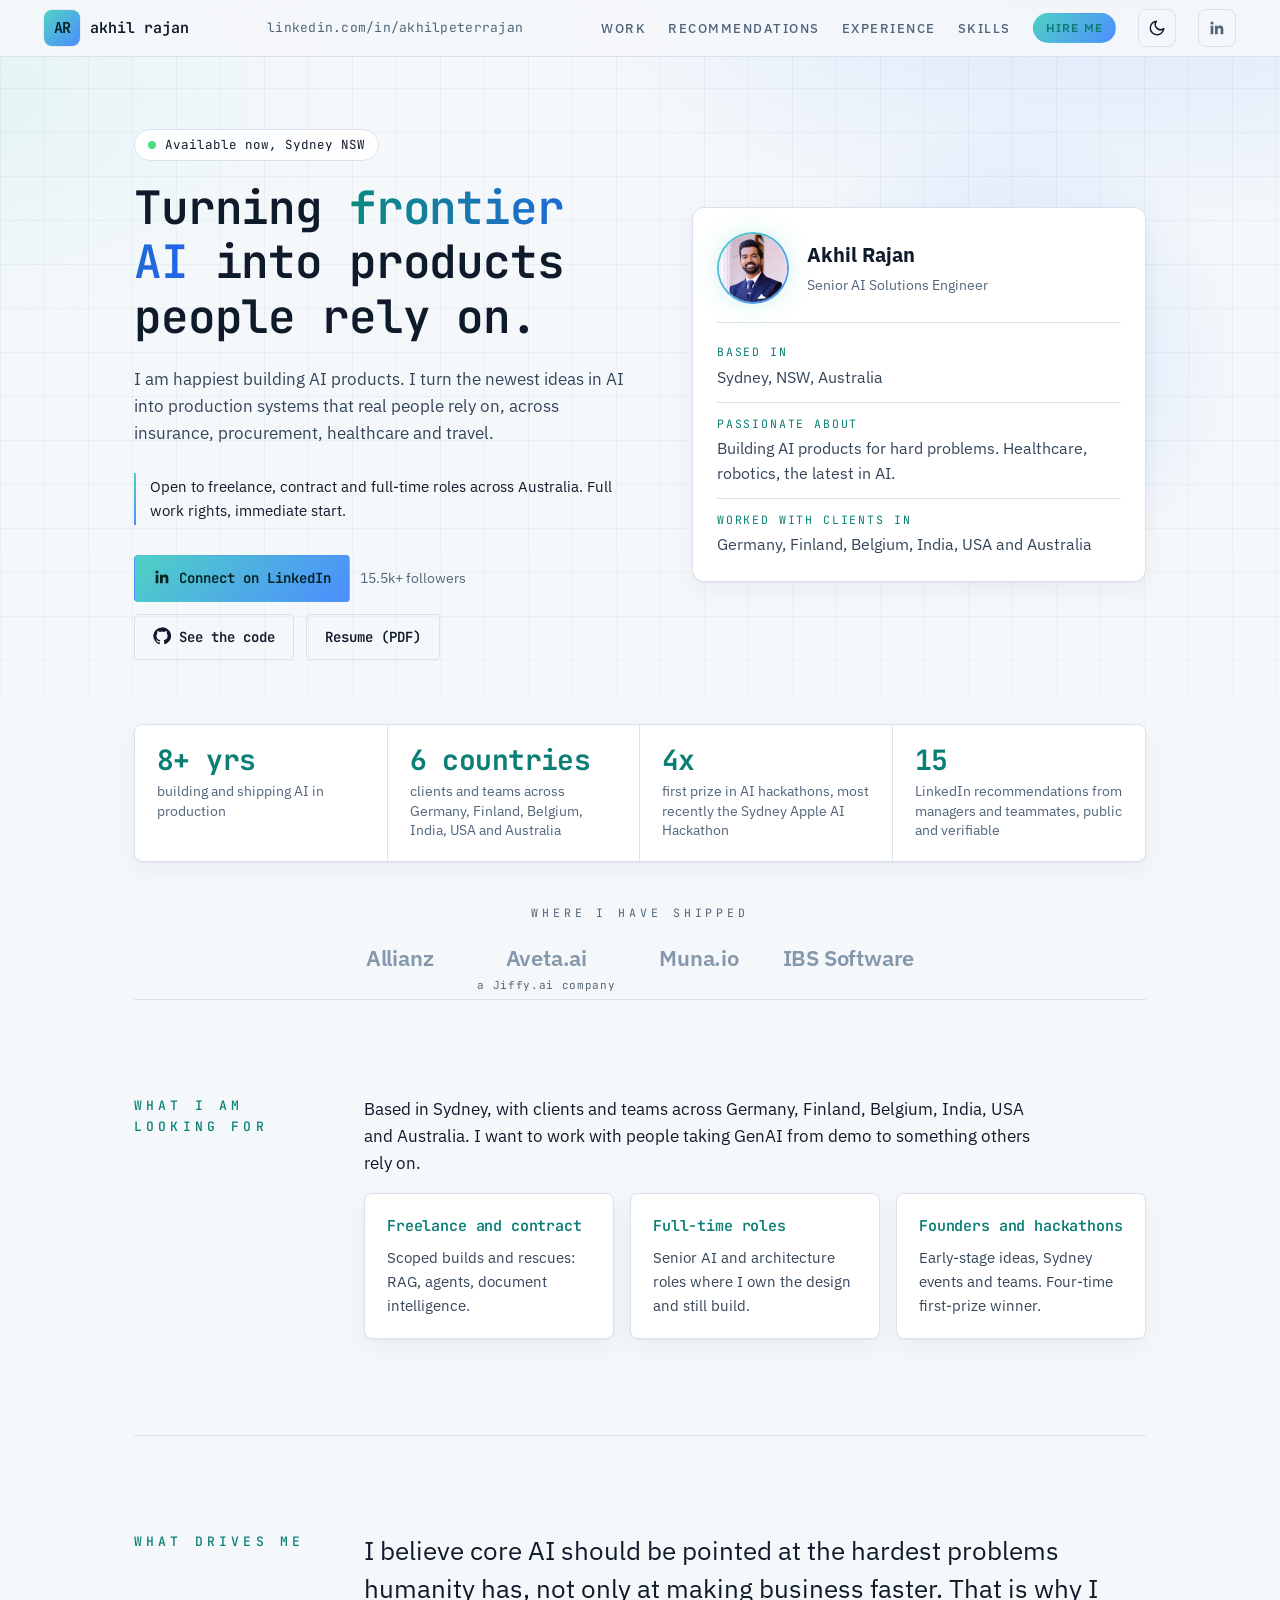
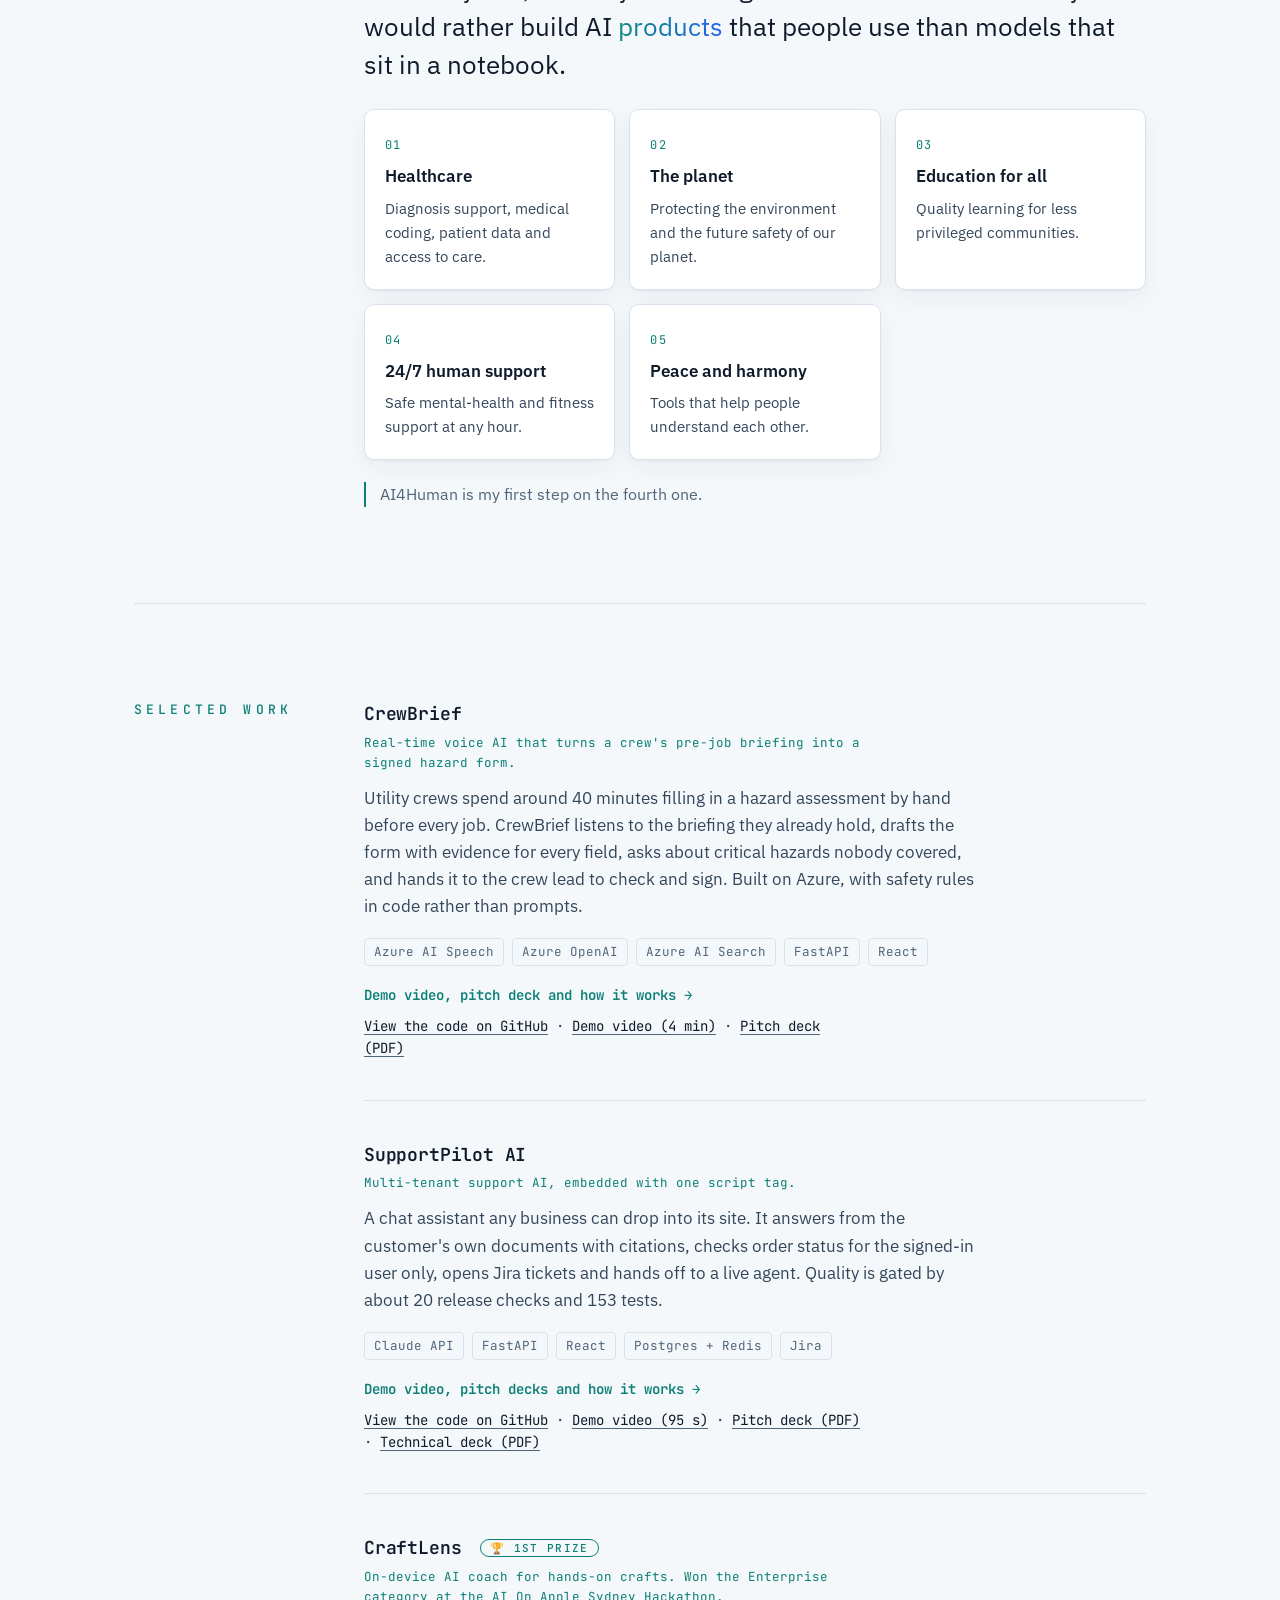
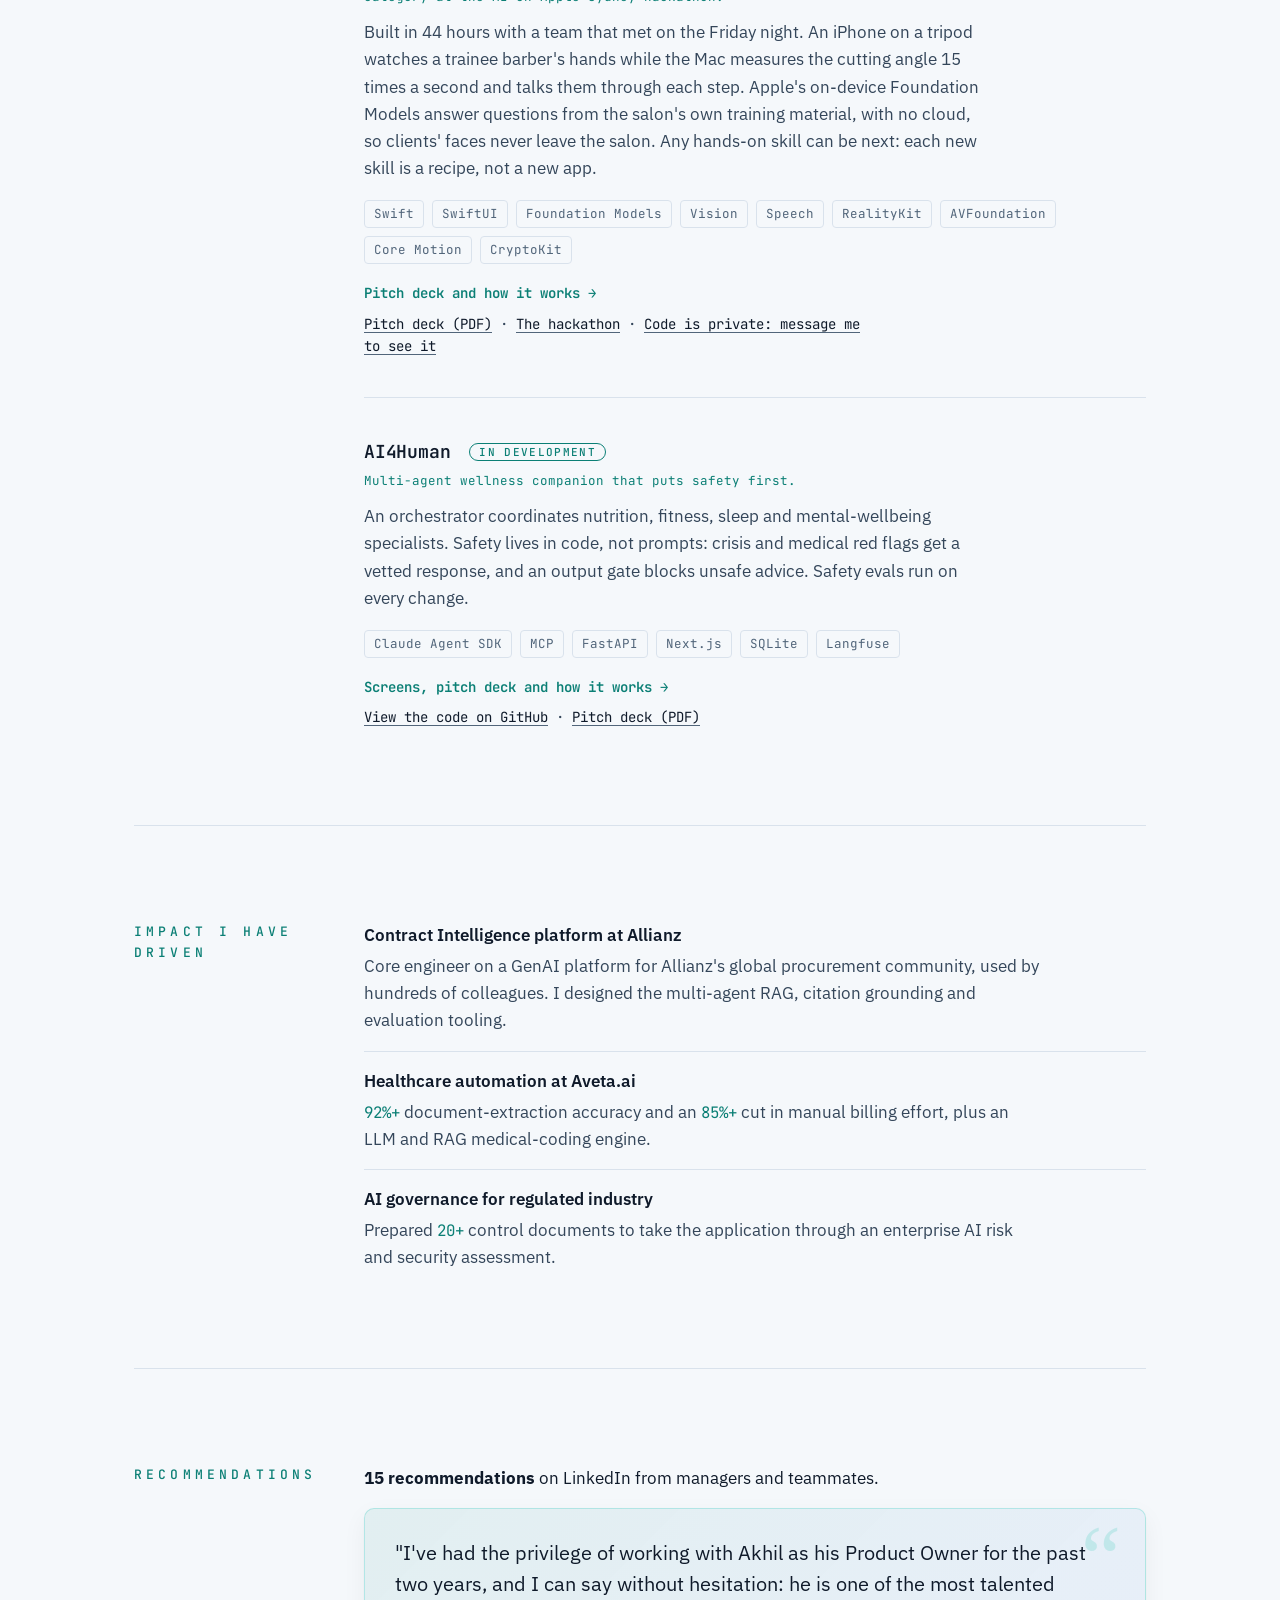
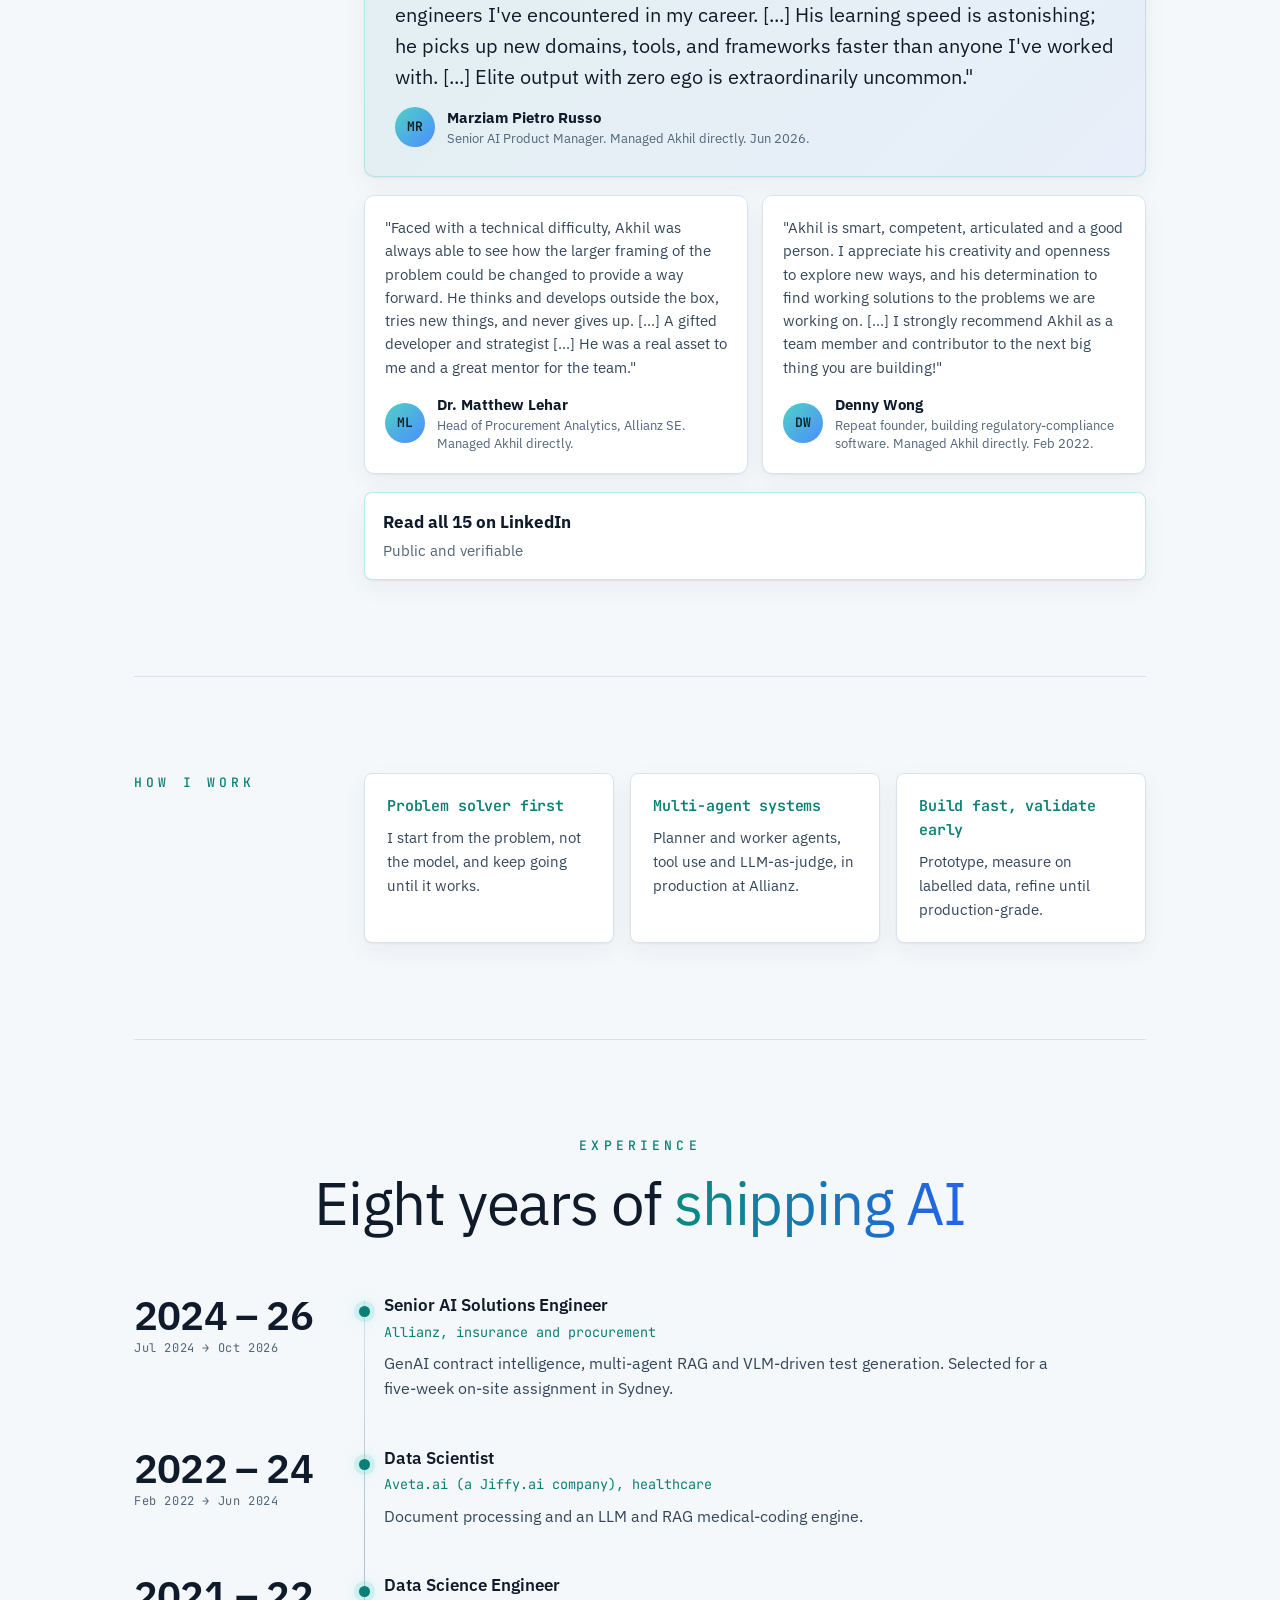
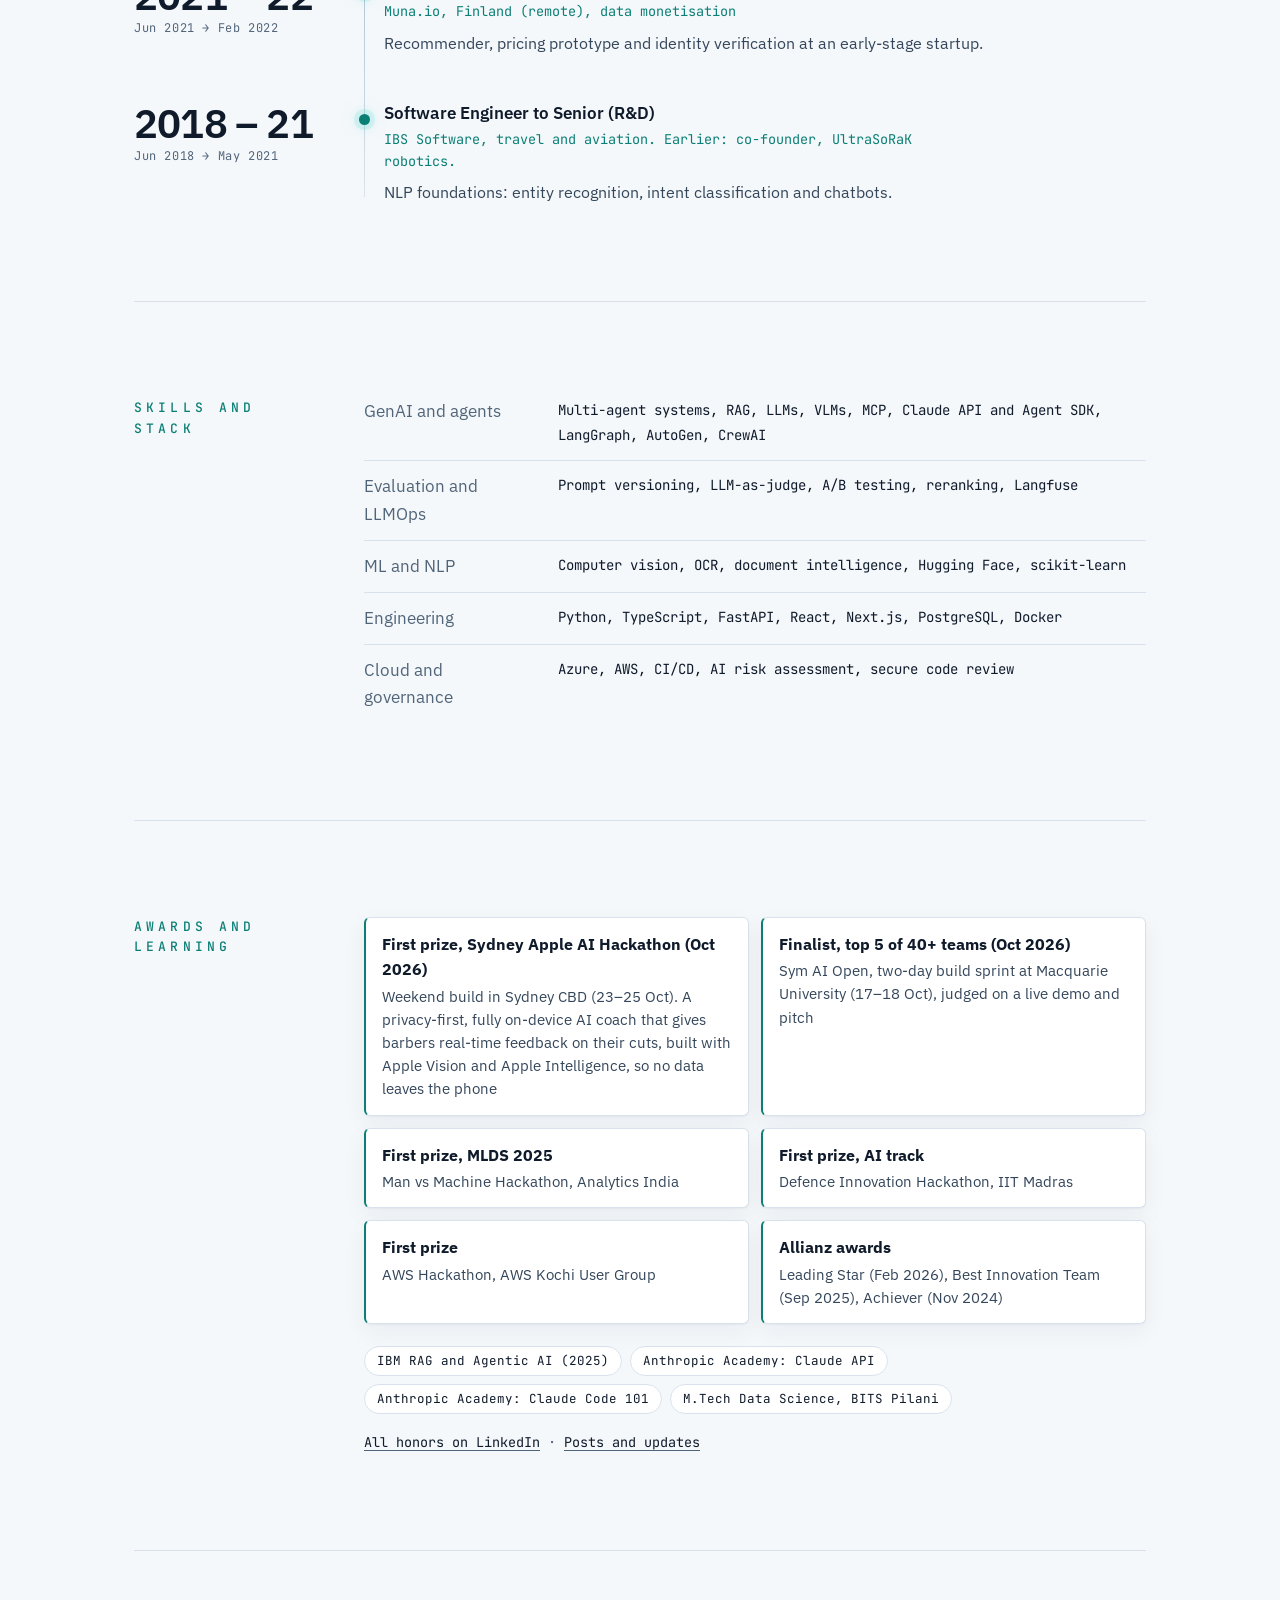
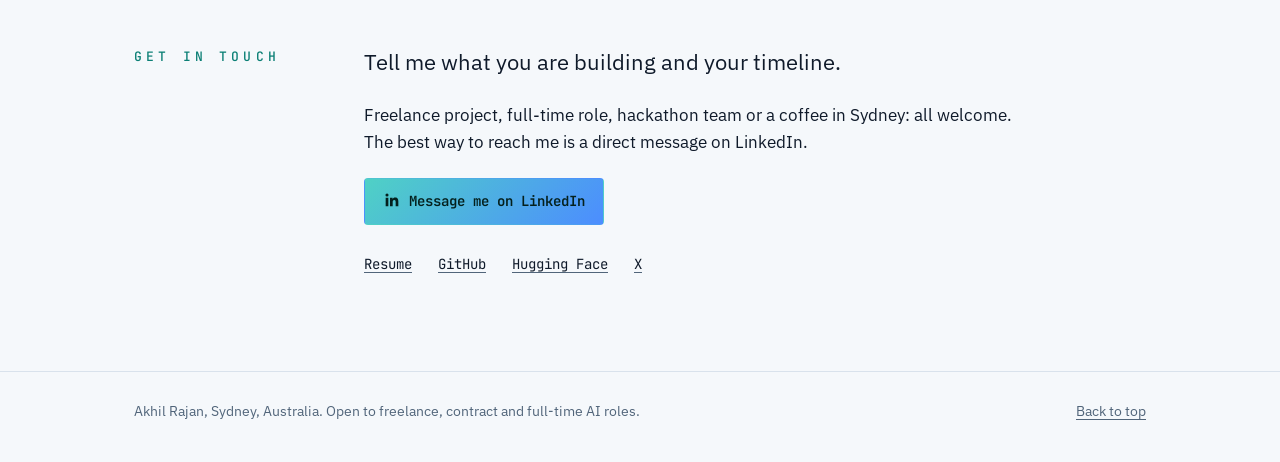
==== commit 84d9d0d0: "Add an AI4Human project page with app screens and the pitch deck - work/ai4human/: screens captured " ====
--- a/index.html
+++ b/index.html
@@ -673,18 +673,13 @@
               <p class="links"><a href="work/craftlens/CraftLens-Pitch-Deck.pdf">Pitch deck (PDF)</a> · <a href="https://hackathonsaustralia.com.au/events/sydney-apple-ai-hackathon">The hackathon</a> · <a href="https://www.linkedin.com/in/akhilpeterrajan/">Code is private: message me to see it</a></p>
             </article>
 
-            <article class="project">
-              <h3>AI4Human</h3>
-              <p class="tag">Multi-agent wellness companion. In development.</p>
-              <p>An orchestrator coordinates nutrition, fitness, sleep and mental-wellbeing specialists. Safety lives in code, not prompts: crisis and medical red flags get a vetted response, and an output gate blocks unsafe advice.</p>
-              <ul class="stack" aria-label="Technologies"><li>Claude Agent SDK</li><li>FastAPI</li><li>Next.js</li><li>Langfuse</li></ul>
+            <article class="project" id="ai4human">
+              <h3><a href="work/ai4human/">AI4Human</a> <span class="new">In development</span></h3>
+              <p class="tag">Multi-agent wellness companion that puts safety first.</p>
+              <p>An orchestrator coordinates nutrition, fitness, sleep and mental-wellbeing specialists. Safety lives in code, not prompts: crisis and medical red flags get a vetted response, and an output gate blocks unsafe advice. Safety evals run on every change.</p>
+              <ul class="stack" aria-label="Technologies"><li>Claude Agent SDK</li><li>MCP</li><li>FastAPI</li><li>Next.js</li><li>SQLite</li><li>Langfuse</li></ul>
+              <p class="links"><a class="case" href="work/ai4human/">Screens, pitch deck and how it works →</a></p>
               <p class="links"><a href="https://github.com/akhil4rajan/ai4human-fitness">View the code on GitHub</a> · <a href="assets/AI4Human-Pitch-Deck.pdf">Pitch deck (PDF)</a></p>
-              <details class="deck">
-                <summary>Preview the pitch deck (9 slides)</summary>
-                <object data="assets/AI4Human-Pitch-Deck.pdf#view=FitH" type="application/pdf" aria-label="AI4Human pitch deck">
-                  <p>Your browser can't show the PDF inline. <a href="assets/AI4Human-Pitch-Deck.pdf">Open the pitch deck</a>.</p>
-                </object>
-              </details>
             </article>
           </div>
         </div>
